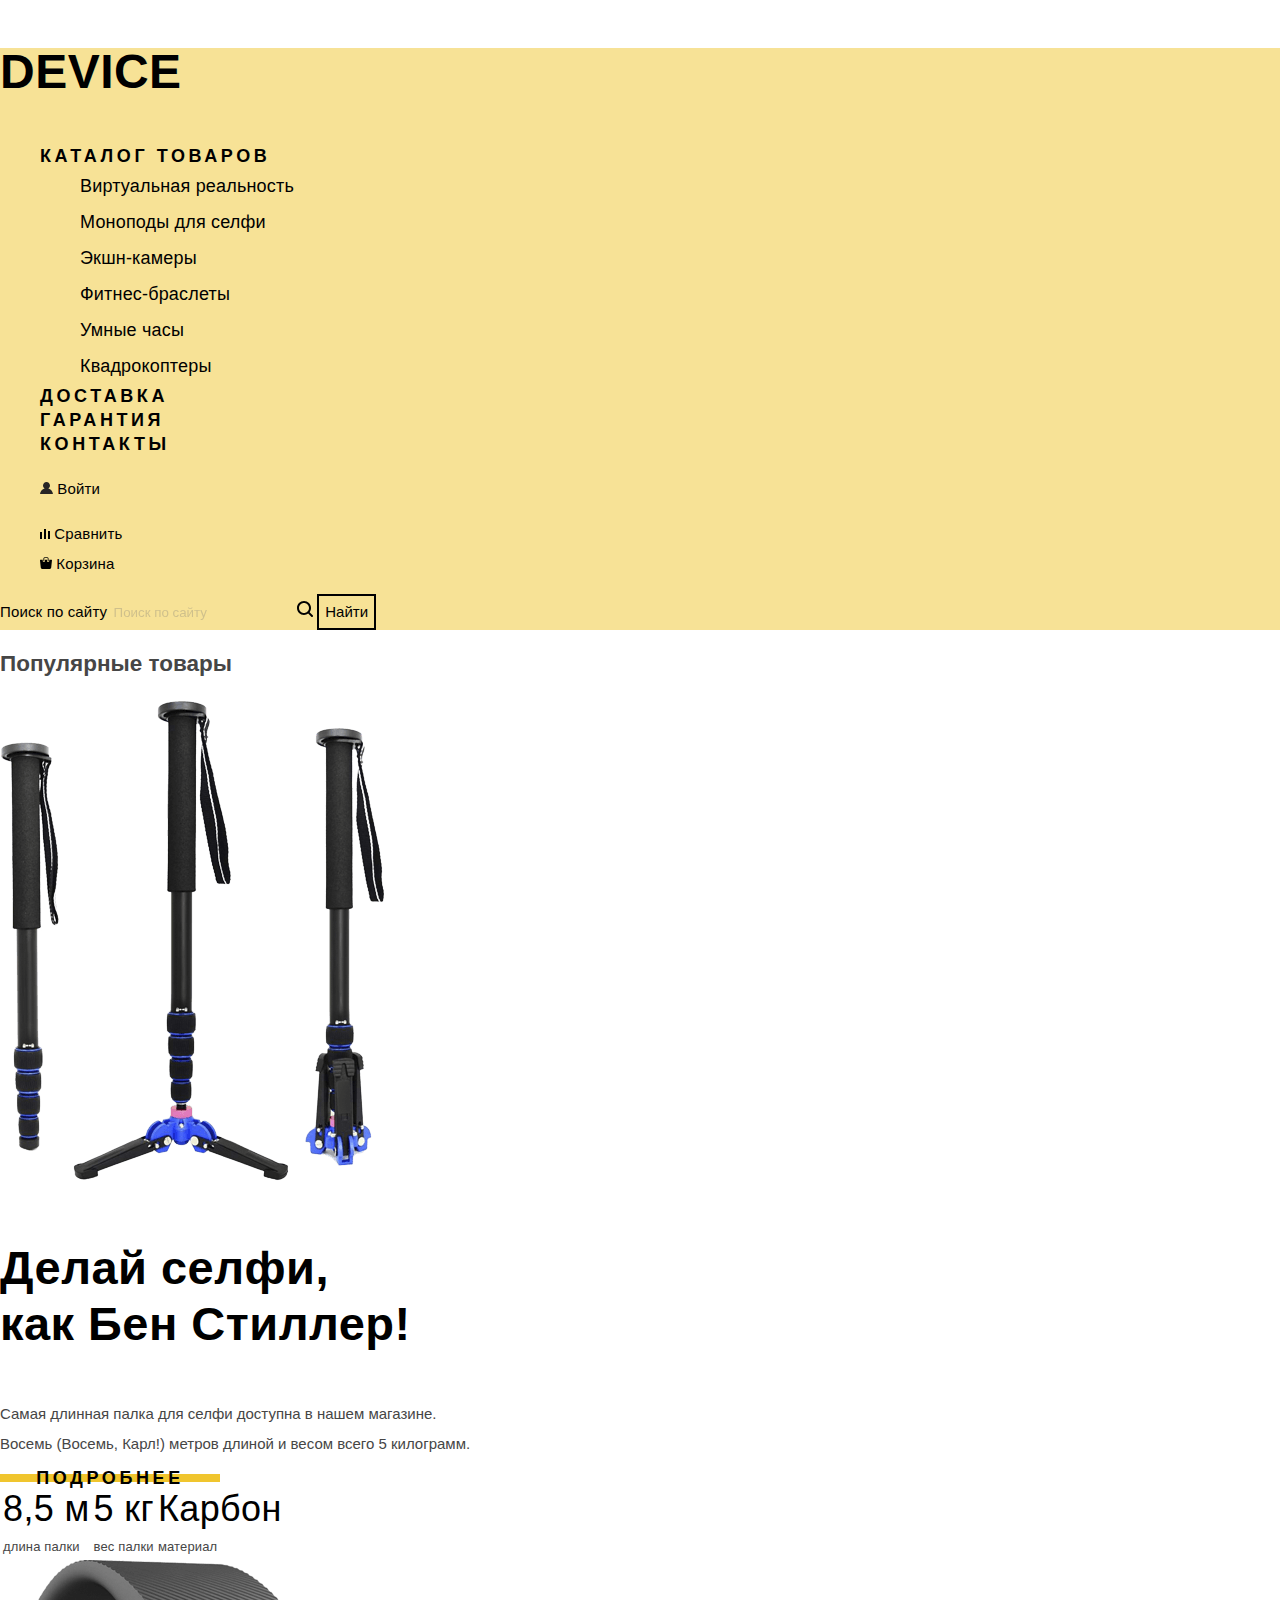
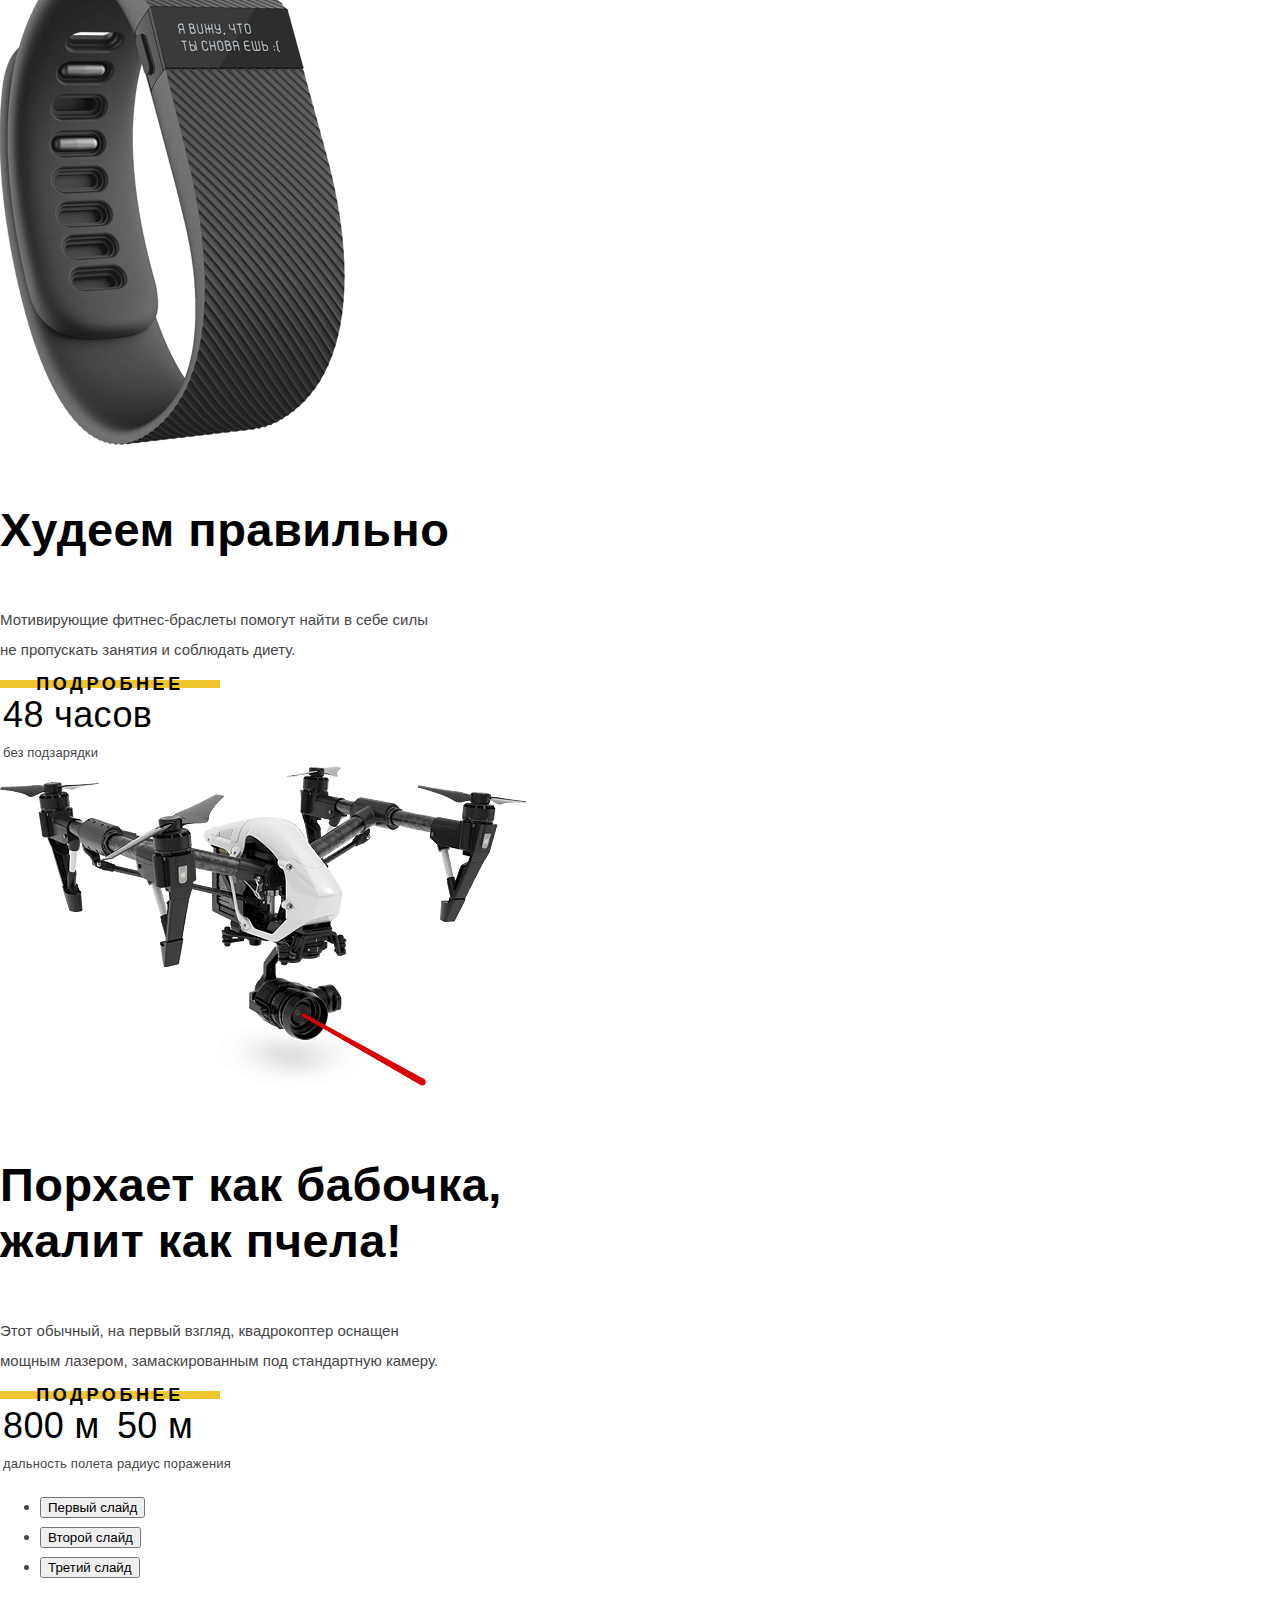
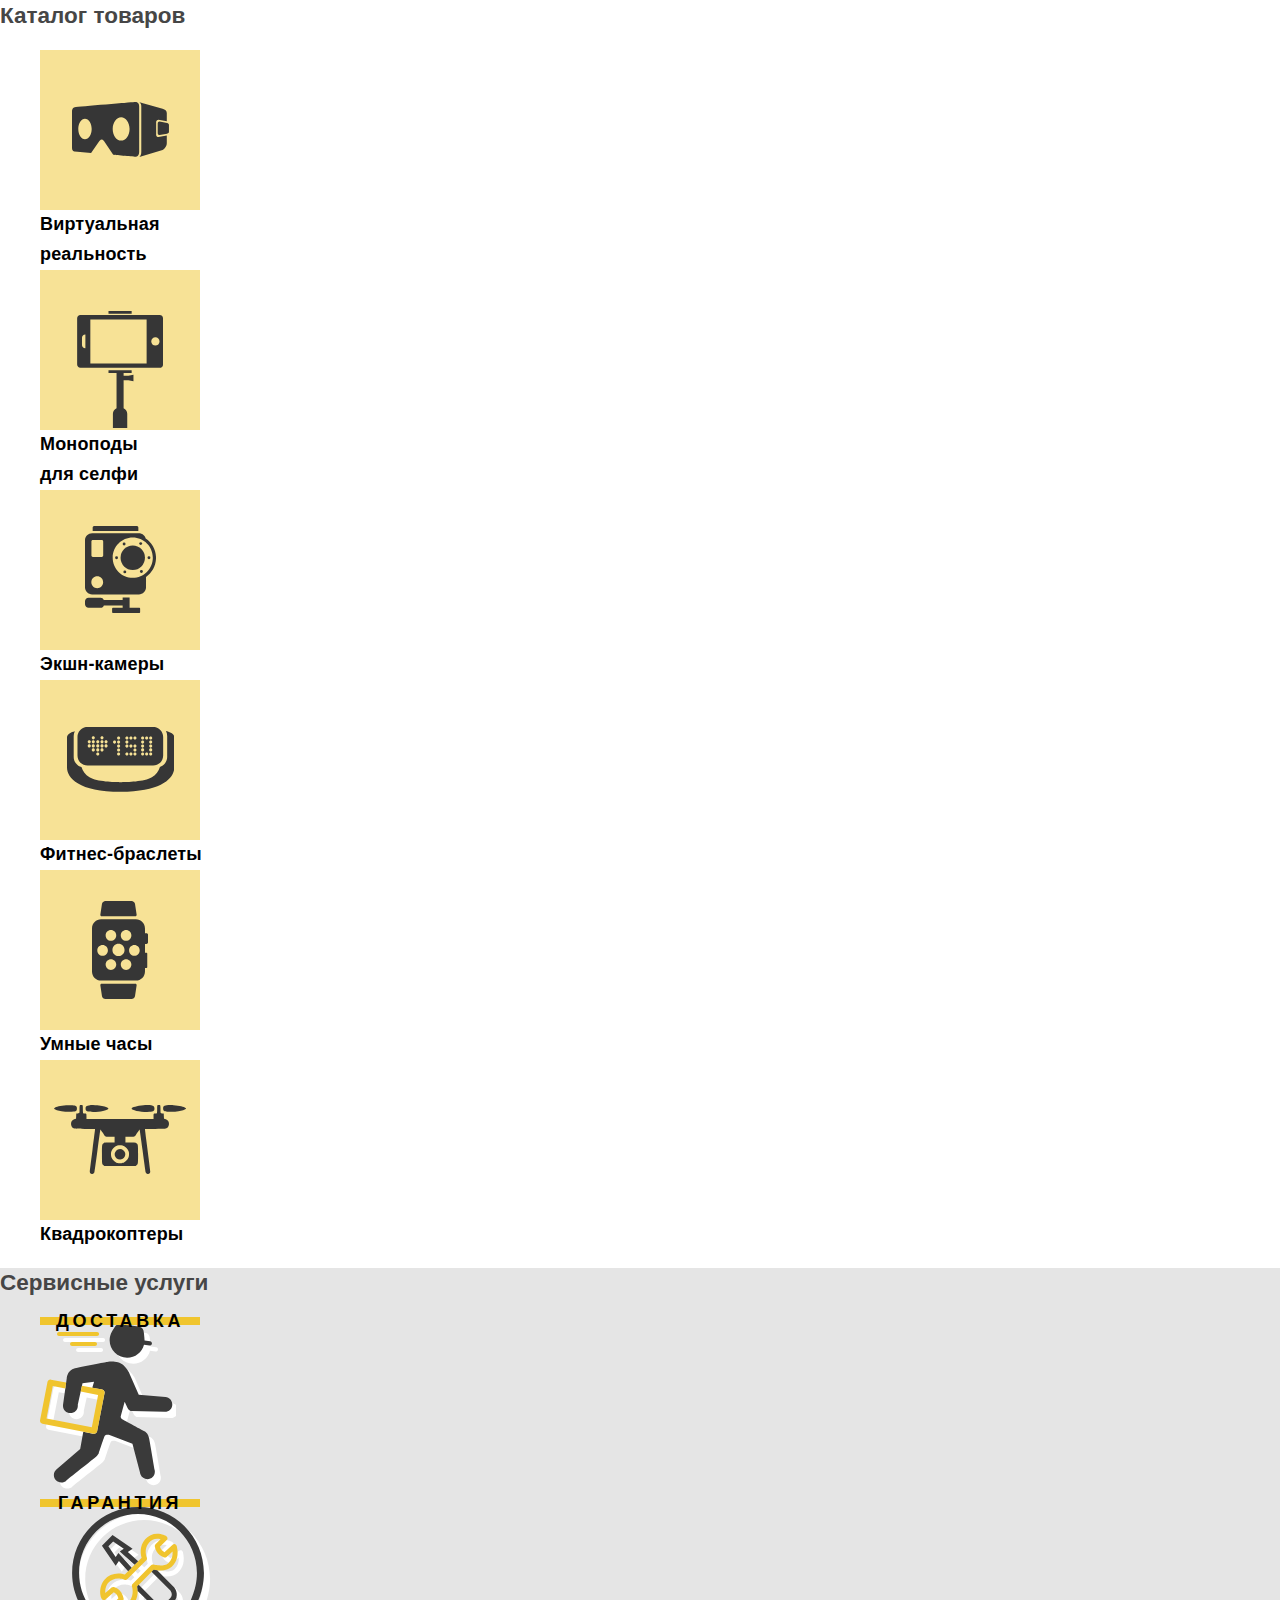
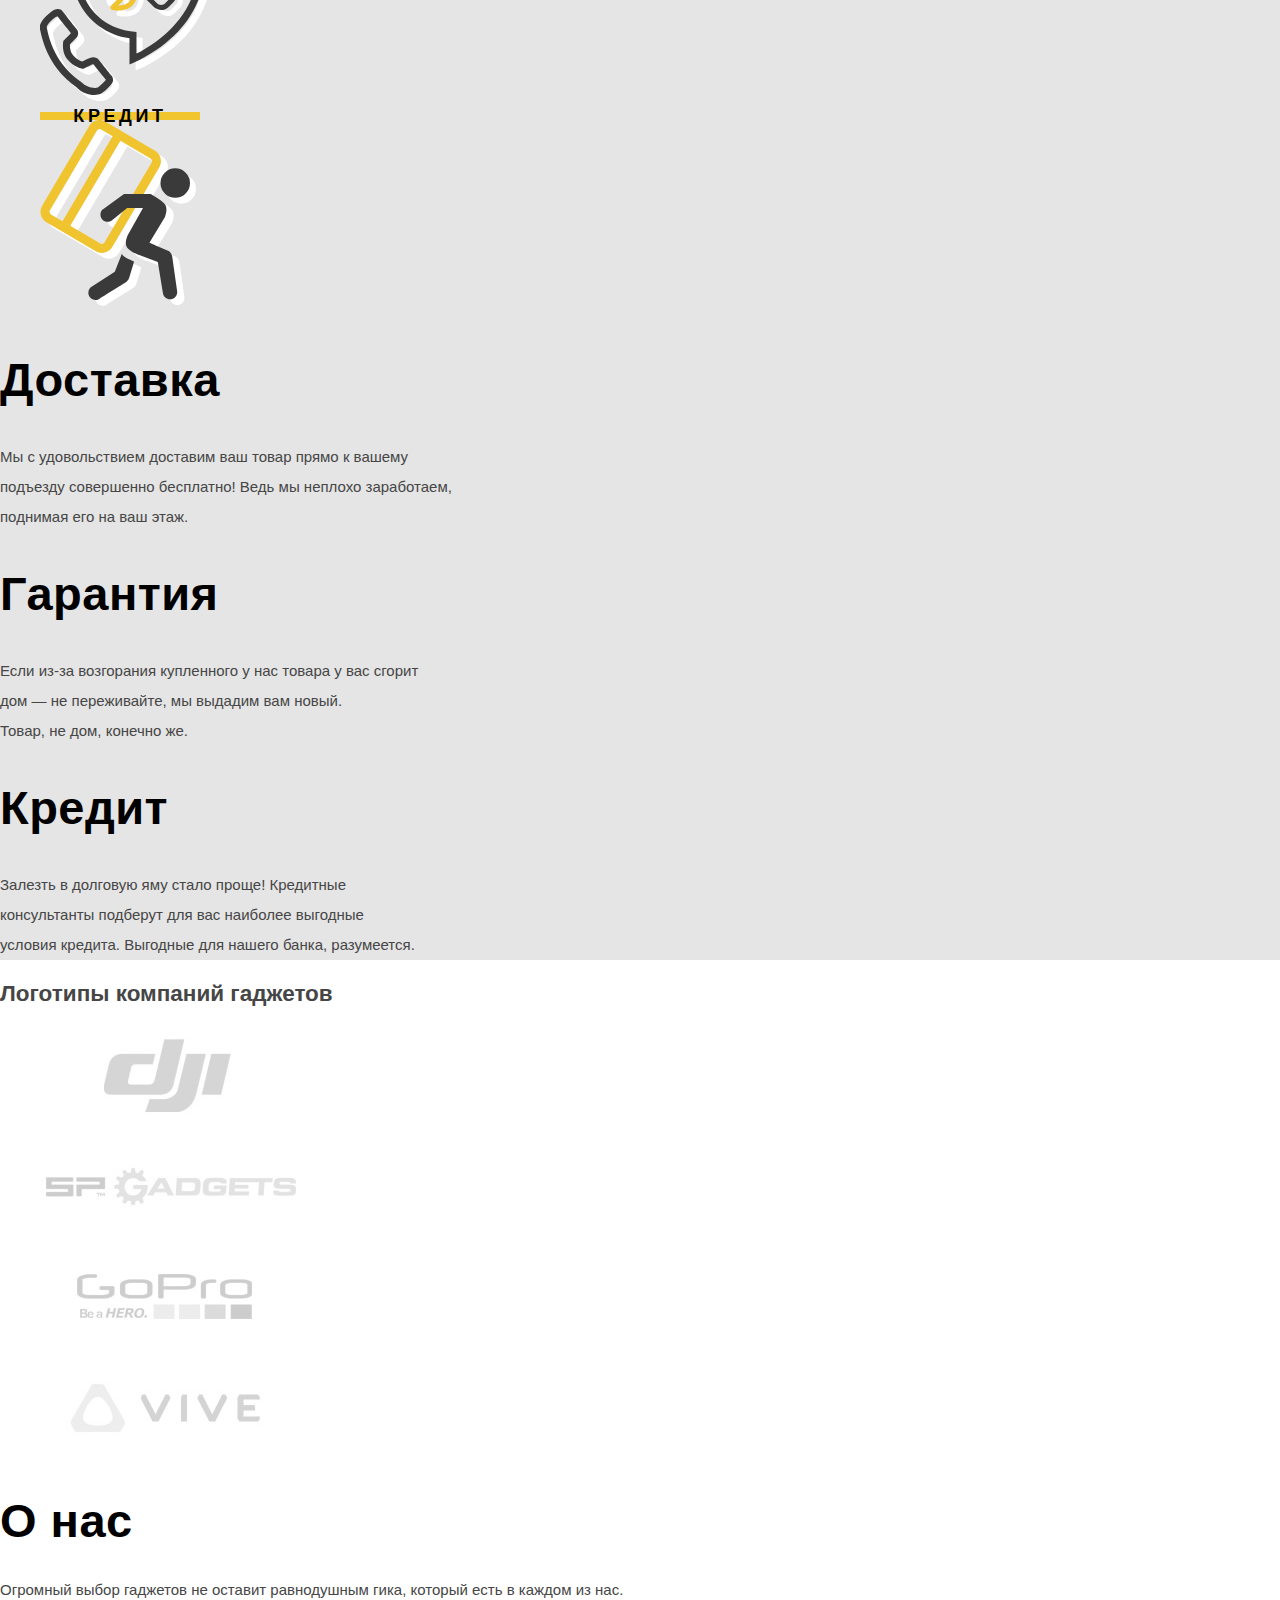
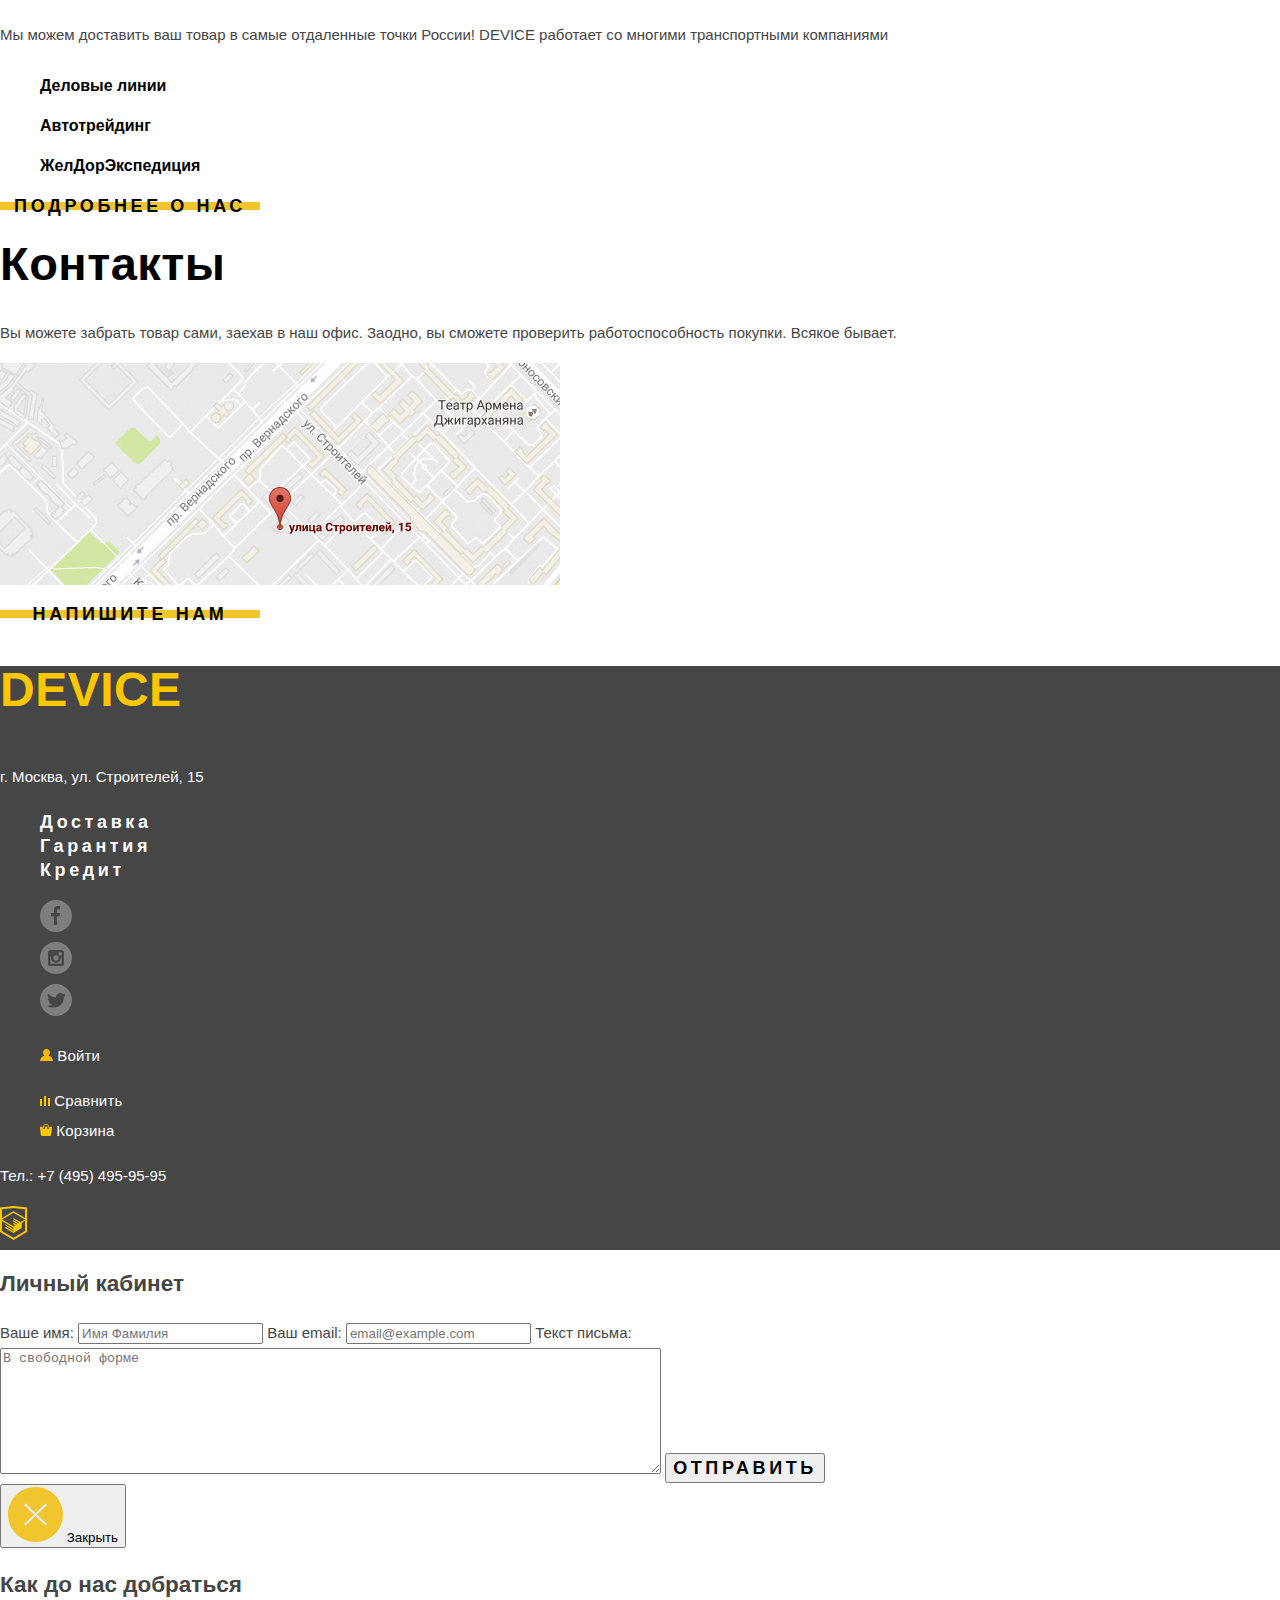
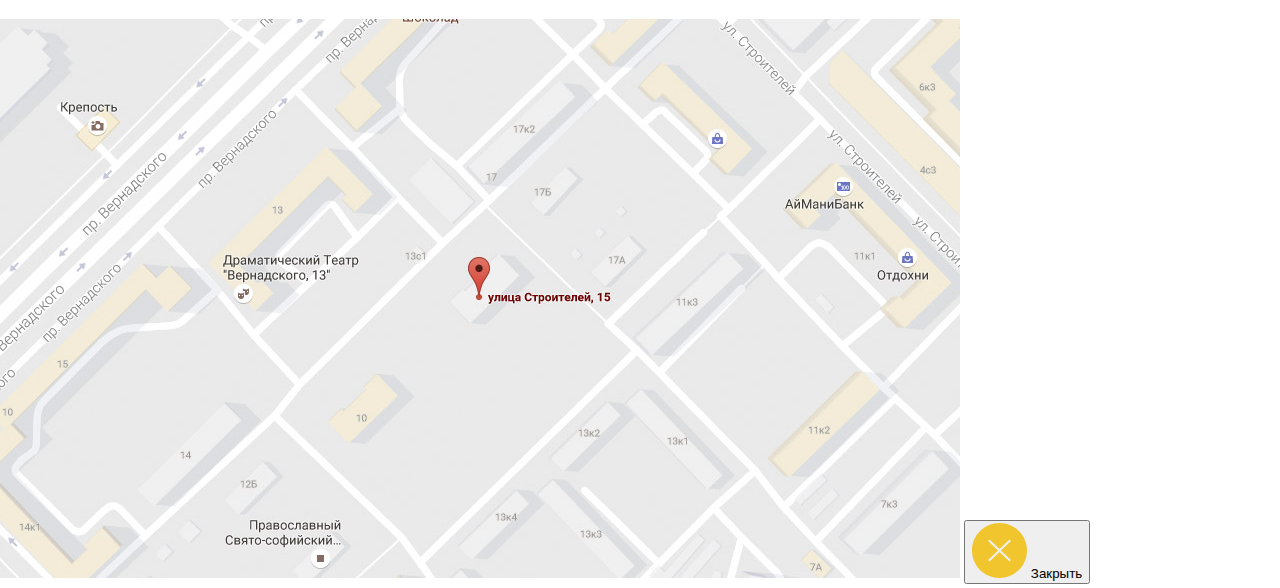
==== index.html @ 417d26c1 "Закончил стилизацию главной и исправил ошибки" ====
<!DOCTYPE html>
<html lang="ru">

<head>
    <meta charset="utf-8">
    <title>Device - магазин современных товаров</title>
    <link rel="stylesheet" href="css/styles.css">
</head>

<body>
    <header class="main-header">
        <p class="header-logo" tabindex="0">DEVICE</p>
        <nav class="site-navigation">
            <ul class="site-navigation-list">
                <li class="site-navigation-item">
                    <a class="site-navigation-parent" href="catalog.html">Каталог товаров</a>
                    <ul class="catalog">
                        <li class="catalog-item"><a href="catalog.html">Виртуальная реальность</a></li>
                        <li class="catalog-item"><a href="catalog.html">Моноподы для селфи</a></li>
                        <li class="catalog-item"><a href="catalog.html">Экшн-камеры</a></li>
                        <li class="catalog-item"><a href="catalog.html">Фитнес-браслеты</a></li>
                        <li class="catalog-item"><a href="catalog.html">Умные часы</a></li>
                        <li class="catalog-item"><a href="catalog.html">Квадрокоптеры</a></li>
                    </ul>
                </li>
                <li class="site-navigation-item">
                    <a href="device.html">Доставка</a>
                </li>
                <li class="site-navigation-item">
                    <a href="warranty.html">Гарантия</a>
                </li>
                <li class="site-navigation-item">
                    <a href="contacts.html">Контакты</a>
                </li>
            </ul>
        </nav>
        <ul class="login">
            <li class="entry">
                <img src="img/user.svg" alt="Войти">
                <a href="login.html">Войти</a>
            </li>
        </ul>
        <ul class="compare-cart">
            <li class="compare">
                <img src="img/compare.svg" alt="Сравнить">
                <a href="compare.html">Сравнить</a>
            </li>
            <li class="cart">
                <img src="img/cart.svg" alt="Корзина">
                <a href="cart.html">Корзина</a>
            </li>
        </ul>
        <form class="search" action="https://echo.htmlacademy.ru" method="get">
            <label for="search" class="visually-hidden">Поиск по сайту</label>
            <input type="search" name="search" value="" id="search" placeholder="Поиск по сайту">
            <img src="img/search.svg" alt="Поиск">
            <button class="search-btn" type="submit">Найти</button>
        </form>
        <!-- поиск по сайту -->
    </header>

    <main class="container">
        <section class="popular">
            <h2 class="visually-hidden">Популярные товары</h2>
            <div class="popular-item">
                <img src="img/slider-1.png" alt="Селфи-палка" width="384" height="486">
                <p class="product-title">Делай селфи,<br> как Бен Стиллер!</p>
                <p class="product-description">
                    Самая длинная палка для селфи доступна в нашем магазине.<br>
                    Восемь (Восемь, Карл!) метров длиной и весом всего 5 килограмм.
                </p>
                <div class="button-container">
                    <a href="catalog.html" class="button">
                        Подробнее
                    </a>
                </div>

                <table class="table-description">
                    <tbody>
                        <tr class="value">
                            <td>8,5 м</td>
                            <td>5 кг</td>
                            <td>Карбон</td>
                        </tr>
                        <tr class="sign">
                            <td>длина палки</td>
                            <td>вес палки</td>
                            <td>материал</td>
                        </tr>
                    </tbody>
                </table>
            </div>
            <div class="popular-item">
                <img src="img/slider-2.png" width="345" height="485" alt="Умный браслет">
                <p class="product-title">Худеем правильно</p>
                <p class="product-description">
                    Мотивирующие фитнес-браслеты помогут найти в себе силы <br>
                    не пропускать занятия и соблюдать диету.
                </p>
                <div class="button-container">
                    <a href="catalog.html" class="button">
                        Подробнее
                    </a>
                </div>
                <table class="table-description">
                    <tbody>
                        <tr class="value">
                            <td>48 часов</td>
                        </tr>
                        <tr class="sign">
                            <td>без подзарядки</td>
                        </tr>
                    </tbody>
                </table>
            </div>
            <div class="popular-item">
                <img src="img/slider-3.png" width="526" height="334" alt="Квадрокоптер">
                <p class="product-title">Порхает как бабочка,<br>
                    жалит как пчела!</p>
                <p class="product-description">
                    Этот обычный, на первый взгляд, квадрокоптер оснащен <br>
                    мощным лазером, замаскированным под стандартную камеру.
                </p>
                <div class="button-container">
                    <a href="catalog.html" class="button">
                        Подробнее
                    </a>
                </div>
                <table class="table-description">
                    <tbody>
                        <tr class="value">
                            <td>800 м</td>
                            <td>50 м</td>
                        </tr>
                        <tr class="sign">
                            <td>дальность полета</td>
                            <td>радиус поражения</td>
                        </tr>
                    </tbody>
                </table>
            </div>
            <ul class="slides-switches">
                <li class="slider-radio">
                    <button class="slider-btn" type="button" name="button">Первый слайд</button>
                </li>
                <li class="slider-radio">
                    <button class="slider-btn" type="button" name="button">Второй слайд</button>
                </li>
                <li class="slider-radio">
                    <button class="slider-btn" type="button" name="button">Третий слайд</button>
                </li>
            </ul>
            <!-- точки перехода слайдера -->
        </section>
        <section class="products">
            <h2 class="visually-hidden">Каталог товаров</h2>
            <ul class="products-catalog">
                <li class="products-catalog-item">

                    <a class="product-link" href="catalog.html">
                        <div class="product-container">
                            <img class="popular" src="img/popular-1.svg" width="97" height="55" alt="Виртуальная реальность">
                        </div>
                        Виртуальная <br> реальность
                    </a>
                </li>
                <li class="products-catalog-item">


                    <a class="product-link" href="catalog.html">
                        <div class="product-container">
                            <img class="popular popular2" src="img/popular-2.svg" width="86" height="117" alt="Моноподы для селфи">
                        </div>
                        Моноподы <br> для селфи
                    </a>
                </li>
                <li class="products-catalog-item">


                    <a class="product-link" href="catalog.html">
                        <div class="product-container">
                            <img class="popular" src="img/popular-3.svg" width="71" height="87" alt="Экшн-камеры">
                        </div>
                        Экшн-камеры
                    </a>
                </li>
                <li class="products-catalog-item">


                    <a class="product-link" href="catalog.html">
                        <div class="product-container">
                            <img class="popular" src="img/popular-4.svg" width="107" height="65" alt="Фитнес-браслеты">
                        </div>
                        Фитнес-браслеты
                    </a>
                </li>
                <li class="products-catalog-item">


                    <a class="product-link" href="catalog.html">
                        <div class="product-container">
                            <img class="popular" src="img/popular-5.svg" width="56" height="98" alt="Умные часы">
                        </div>
                        Умные часы
                    </a>
                </li>
                <li class="products-catalog-item">


                    <a class="product-link" href="catalog.html">
                        <div class="product-container">
                            <img class="popular" src="img/poppular-6.svg" width="132" height="69" alt="Квадрокоптеры">
                        </div>
                        Квадрокоптеры
                    </a>
                </li>
            </ul>
        </section>
        <section class="services">
            <h2 class="visually-hidden">Сервисные услуги</h2>
            <ul class="services-list">
                <li>
                    <div class="button-container button-services">
                        <a href="#" class="button">
                            Доставка
                        </a>
                    </div>
                    <img src="img/delivery.svg" alt="Доставка">
                </li>
                <li>
                    <div class="button-container button-services">
                        <a href="#" class="button">
                            Гарантия
                        </a>
                    </div>
                    <img src="img/warranty.svg" alt="Гарантия">
                </li>
                <li>
                    <div class="button-container button-services">
                        <a href="#" class="button">
                            Кредит
                        </a>
                    </div>
                    <img src="img/credit.svg" alt="Кредит">
                </li>
            </ul>
            <h3 class="service-list-title">Доставка</h3>
            <p class="service-list-description">
                Мы с удовольствием доставим ваш товар прямо к вашему <br> подъезду совершенно бесплатно! Ведь мы неплохо заработаем, <br> поднимая его на ваш этаж.
            </p>
            <h3 class="service-list-title">Гарантия</h3>
            <p class="service-list-description">
                Если из-за возгорания купленного у нас товара у вас сгорит <br> дом — не переживайте, мы выдадим вам новый. <br>
                Товар, не дом, конечно же.
            </p>
            <h3 class="service-list-title">Кредит</h3>
            <p class="service-list-description">
                Залезть в долговую яму стало проще! Кредитные <br> консультанты подберут для вас наиболее выгодные <br>
                условия кредита. Выгодные для нашего банка, разумеется.
            </p>
        </section>
        <section class="brands">
            <h2 class="visually-hidden">Логотипы компаний гаджетов</h2>
            <ul class="logotypes">
                <li class="logotype"><img src="img/logo-1.jpg" width="260" height="100" alt=""></li>
                <li class="logotype"><img src="img/logo-2.jpg" width="260" height="100" alt=""></li>
                <li class="logotype"><img src="img/logo-3.jpg" width="260" height="100" alt=""></li>
                <li class="logotype"><img src="img/logo-4.jpg" width="260" height="100" alt=""></li>
            </ul>
        </section>
        <section class="about-us">
            <h2 class="about-us-title">О нас</h2>
            <p class="service-list-description">Огромный выбор гаджетов не оставит равнодушным гика, который есть в каждом из нас.</p>

            <p class="service-list-description">Мы можем доставить ваш товар в самые отдаленные точки России! DEVICE работает со многими транспортными компаниями</p>
            <ul class="about-us-list">
                <li>Деловые линии</li>
                <li>Автотрейдинг</li>
                <li>ЖелДорЭкспедиция</li>
            </ul>
            <div class="button-container button-us">
                <a href="catalog.html" class="button">
                    Подробнее о нас
                </a>
            </div>
        </section>
        <section class="contacts">
            <h2 class="about-us-title">Контакты</h2>
            <p class="service-list-description">Вы можете забрать товар сами, заехав в наш офис. Заодно, вы сможете проверить работоспособность покупки. Всякое бывает.</p>
            <p>
                <img src="img/map.jpg" alt="улица Строителей, 15">
            </p>
            <!-- Здесь будет карта -->
            <div class="button-container button-us">
                <a href="catalog.html" class="button">
                    Напишите нам
                </a>
            </div>
        </section>
    </main>
    <footer class="main-footer">
        <p class="footer-logo" tabindex="0">DEVICE</p>
        <p>г. Москва, ул. Строителей, 15</p>
        <ul class="footer-services">
            <li class="footer-service-item">
                <a href="#">Доставка</a>
            </li>
            <li class="footer-service-item">
                <a href="#">Гарантия</a>
            </li>
            <li class="footer-service-item">
                <a href="#">Кредит</a>
            </li>
        </ul>
        <ul class="footer-social">
            <li class="social-button">
                <a href="#">
                    <img src="img/facebook.svg" alt="facebook">
                </a>
            </li>
            <li class="social-button">
                <a href="#">
                    <img src="img/instagram.svg" alt="instagram">
                </a>
            </li>
            <li class="social-button">
                <a href="#">
                    <img src="img/twitter.svg" alt="twitter">
                </a>
            </li>
        </ul>
        <ul class="footer-login">
            <li class="entry">
                <img class="user-img" src="img/user.svg" alt="Войти">
                <a href="login.html">Войти</a>
            </li>
        </ul>
        <ul class="footer-compare-cart">
            <li class="compare">
                <img class="compare-img" src="img/compare.svg" alt="Сравнить">
                <a href="compare.html">Сравнить</a>
            </li>
            <li class="cart">
                <img class="cart-img" src="img/cart.svg" alt="Корзина">
                <a href="cart.html">Корзина</a>
            </li>
        </ul>
        <p>Тел.: +7 (495) 495-95-95</p>
        <a href="#">
            <img class="htmlacademy" src="img/logo-html.svg" alt="HtmlAcademy">
        </a>
    </footer>

    <section class="modal modal-login">
        <h2 class="visually-hidden">Личный кабинет</h2>
        <form class="write-us" action="https://echo.htmlacademy.ru" method="post">
            <label for="write-us-name">Ваше имя:</label>
            <input type="text" name="write-us-name" id="write-us-name" value="" placeholder="Имя Фамилия" required>
            <label for="write-us-email">Ваш email:</label>
            <input type="email" name="write-us-email" id="write-us-email" value="" placeholder="email@example.com" required>
            <label for="write-us-text">Текст письма:</label>
            <textarea id="write-us-text" name="write-us-text" rows="8" cols="80" placeholder="В свободной форме"></textarea>
            <button type="submit" name="button" class="button">Отправить</button>
        </form>
        <button type="button" name="button" class="modal-close">
            <img src="img/modal-close.svg" alt="Закрыть">
            Закрыть
        </button>
    </section>

    <section class="modal modal-map">
        <h2 class="visually-hidden">Как до нас добраться</h2>
        <img src="img/map-big.jpg" width="960" height="559" alt="улица Строителей, 15">
        <button type="button" name="button" class="modal-close">
            <img src="img/modal-close.svg" alt="Закрыть">
            Закрыть
        </button>
    </section>
</body>

</html>
---- css/styles.css ----
@font-face {
    font-family: "Gilroy", sans-serif;
    src: url(../fonts/gilroyextrabold.woff) format("woff"),
         url(../fonts/gilroyextrabold.woff2) format("woff2"),
         url(../fonts/gilroylight.woff) format("woff"),
         url(../fonts/gilroylight.woff2) format("woff2");
    font-weight: normal;
    font-style: normal;
}
@font-face {
    font-family: "Open Sans", sans-serif;
    src: url(../fonts/opensans.woff) format("woff"),
         url(../fonts/opensans.woff2) format("woff2"),
         url(../fonts/opensanslight.woff) format("woff"),
         url(../fonts/opensanslight.woff2) format("woff2");
    font-weight: normal;
    font-style: normal;
}
body {
    margin: 0;
    padding: 0;

    font-family: "Gilroy", "Arial", sans-serif;
    font-size: 15px;
    line-height: 30px;
    font-weight: normal;
    color: #464646;

    background-color: #ffffff;
}
a {
    text-decoration: none;
}
/* main-header start */
.main-header {
    background-color:#f7e296;
    font-weight: 800;
    color:#000000;
}
.main-header a {
    color:#000000;
}
.main-header ul{
    list-style: none;
}

.header-logo,
.footer-logo {
    font-size: 48px;
    line-height: 48px;
    letter-spacing: 0.01em;
    cursor: pointer;
}

.header-logo:hover,
.site-navigation-item:hover:not(:first-child),
.site-navigation-parent:hover,
.catalog-item:hover,
.entry:hover,
.compare:hover,
.cart:hover,
.user:hover,
.exit:hover {
    opacity: 0.6;
}



.header-logo:active,
.site-navigation-item:active:not(:first-child),
.site-navigation-parent:active,
.catalog-item:active,
.entry:hover:active,
.compare:active,
.cart:active,
.user:active,
.exit:active{
    opacity: 0.3;
}

#search:hover {
    opacity: 0.6;
}

 #search:focus {
    opacity: 1;
    outline: none;
    background-color: inherit;
}

.search-btn {
    font:inherit;
    background-color: #f7e296;
    border: 2px solid #000000;
    cursor: pointer;
}

.search-btn:hover {
    background-color: #000000;
    color:#ffffff;
}

.search-btn:active {
    color: rgba(255, 255, 255, 0.3);
}

.site-navigation-list {
    font-size: 18px;
    line-height: 24px;
    letter-spacing: 0.2em;
    text-transform: uppercase;
}

.login,
.compare-cart,
.catalog,
.search,
.footer-login,
.footer-compare-cart {
    font-family: "Open Sans", "Arial",sans-serif;
    font-weight: 400;
    letter-spacing: 0.01em;
}

#search {
    opacity: 0.3;
    border:none;
    background-color: inherit;
}

.login,
.compare-cart,
#search {
    line-height: 30px;
}

.catalog {
    line-height: 36px;
    text-transform:none;
}
/* main-header end */




/* popular start */

.product-title {
    font-size: 47px;
    line-height: 56px;
    letter-spacing: 0.01em;
    font-weight: bold;
    color:#000000;
}

.button {
    font-size: 18px;
    line-height: 24px;
    letter-spacing: 0.2em;
    text-transform: uppercase;
    font-weight: bold;
    color:#000000;
}

.button-container {
    display: flex;
    align-items: center;
    justify-content: center;
    width: 220px;
    height: 8px;
    background-color: #f0c52e;
}

.button-container:hover {
    height: 40px;
    transition: 0.5s;
}

.button:active {
    color: rgba(0, 0, 0, 0.3);
}

.value {
    font-size: 36px;
    line-height: 48px;
    letter-spacing: 0.01em;
    color:#000000;
}

.sign {
    font-family: "Open Sans", "Arial",sans-serif;
    font-size: 13px;
    line-height: 20px;
    letter-spacing: 0.01em;
}


/* popular end */

.products-catalog {
    list-style: none;
}

.products-catalog-item a {
    font-size: 18px;
    line-height: 24px;
    letter-spacing: 0.01em;
    font-weight: bold;
    color:#000000;
}

.product-container {
    display: flex;
    width: 160px;
    height: 160px;
    background-color: #f7e296;
}

.popular {
    margin: auto;
}

.popular2 {
    margin-bottom: 2px;
}


 .product-link:hover .product-container {
    background-color: #f0c52e;
}

.product-link:active img,
.product-link:active {
    opacity: 0.3;
}


/* services start */

.services {
    background-color: #e5e5e5;
}

.services-list {
    list-style: none;
}

.service-list-title {
    font-size: 47px;
    letter-spacing: 0.01em;
    color:#000000;
    font-weight: bold;
}


.button-services {
    width: 160px;
    position: relative;
}


.button-services:active{
    background-color: #000000;
    color:#f7e184;
}

.button-services:active a {
    color: inherit;
}

.button-services::after {
    content: '';
    position: absolute;
    width: 120px;
    height: 40px;
    background-color: #000000;
    right:-120px;
    opacity: 0;
    transition: all 0.5s;
}

.button-services:active::after,
.button-services:active::before  {
    opacity:1;
}

.button-services::before {
    content: '';
    position: absolute;
    width: 7px;
    height: 319px;
    background: #000000;
    right:-127px;
    opacity: 0;
    transition: all 0.5s;
}

/* services-end */



/* logotypes start */

.logotype {
    filter:grayscale(100%) opacity(0.2);
    list-style: none;
    transition: all 0.5s;
}
.logotype:hover {
    filter: none;
}

/* logotypes end */

/* about-us start */

.about-us-title {
    font-size: 47px;
    letter-spacing: 0.01em;
    color:#000000;
    font-weight: bold;
}

.about-us-list {
    list-style: none;

    font-family: "Gilroy","Arial",sans-serif;
    font-size: 16px;
    line-height: 40px;
    font-weight: bold;
    color:#000000;
}

.service-list-description {
    font-family: "Open Sans", "Arial", sans-serif;
    color:#464646;
}

.button-us {
    width: 260px;
}

/* about-us end */


/* footer start */

.social-button {
    opacity: 0.3;
}

.footer-logo:hover,
.user:hover,
.exit:hover,
.footer-service-item:hover,
.htmlacademy:hover,
.social-button:hover,
.footer-user:hover {
    opacity: 0.6;
}



.footer-logo:active,
.user:active,
.exit:active,
.footer-social:active,
.footer-service-item:active,
.htmlacademy:active,
.footer-user:active {
    opacity: 0.3;
}


.social-button:active {
    opacity: 0.1;
}

.main-footer {
    background-color: #464646;
}

.footer-logo {
    font-weight: bold;
    color: #ffc600;
}

.main-footer p:not(.footer-logo) {
    font-family: "Open Sans", "Arial", sans-serif;
    font-weight: 300;
    color:#ffffff;
}


 .user-img,
 .compare-img,
 .cart-img,
 .htmlacademy {
    filter: invert(67%) sepia(80%) saturate(929%) hue-rotate(1deg) brightness(106%) contrast(104%);
}


.footer-services {
    list-style: none;

    font-size: 18px;
    line-height: 24px;
    color:#ffffff;
    letter-spacing: 0.2em;
    font-weight: bold;
}

.footer-services a {
    color:inherit;
}

.footer-social,
.footer-login,
.footer-compare-cart {
    list-style: none;
}

.footer-login a,
.footer-compare-cart a,
.footer-login-checked a {
    color:#ffffff;
    font-weight: lighter;
}
/* footer end */

/* .slider-btn {
    background: url(../img/slider-button-empty.svg) no-repeat;
} */
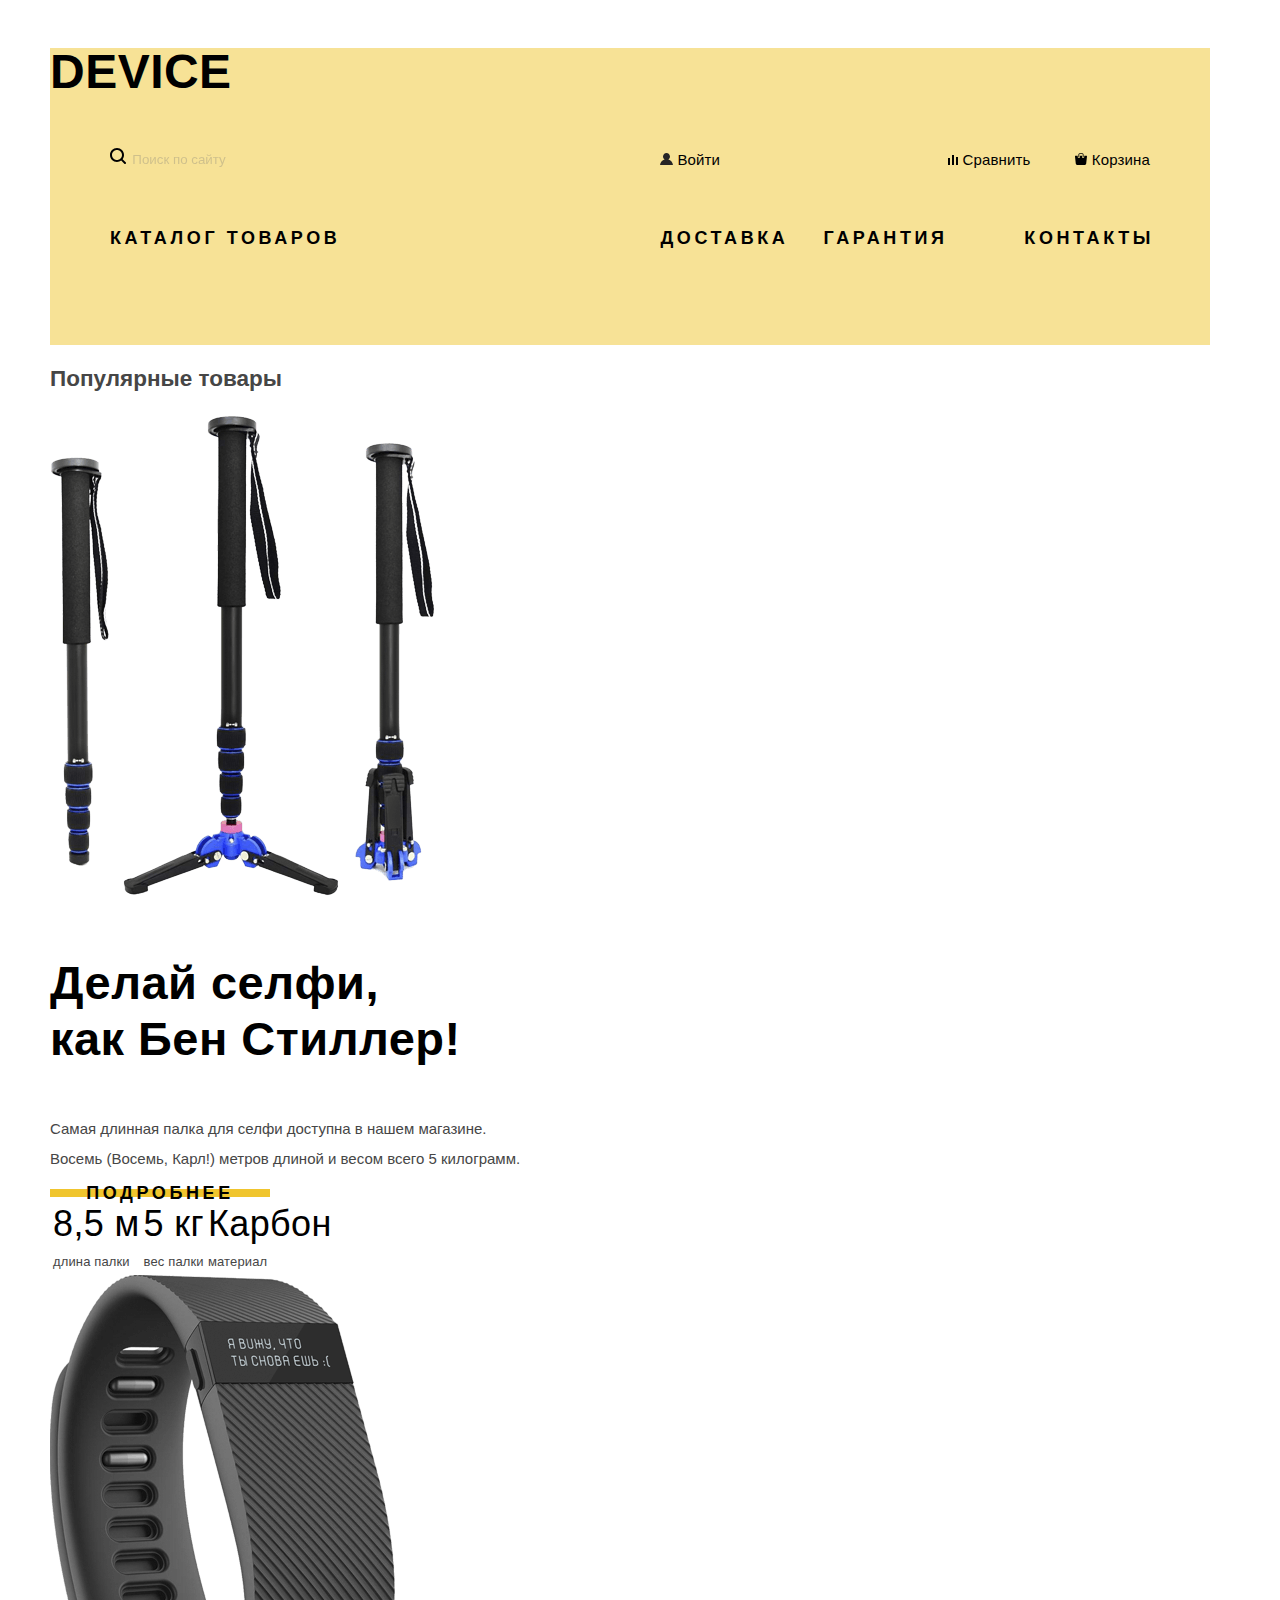
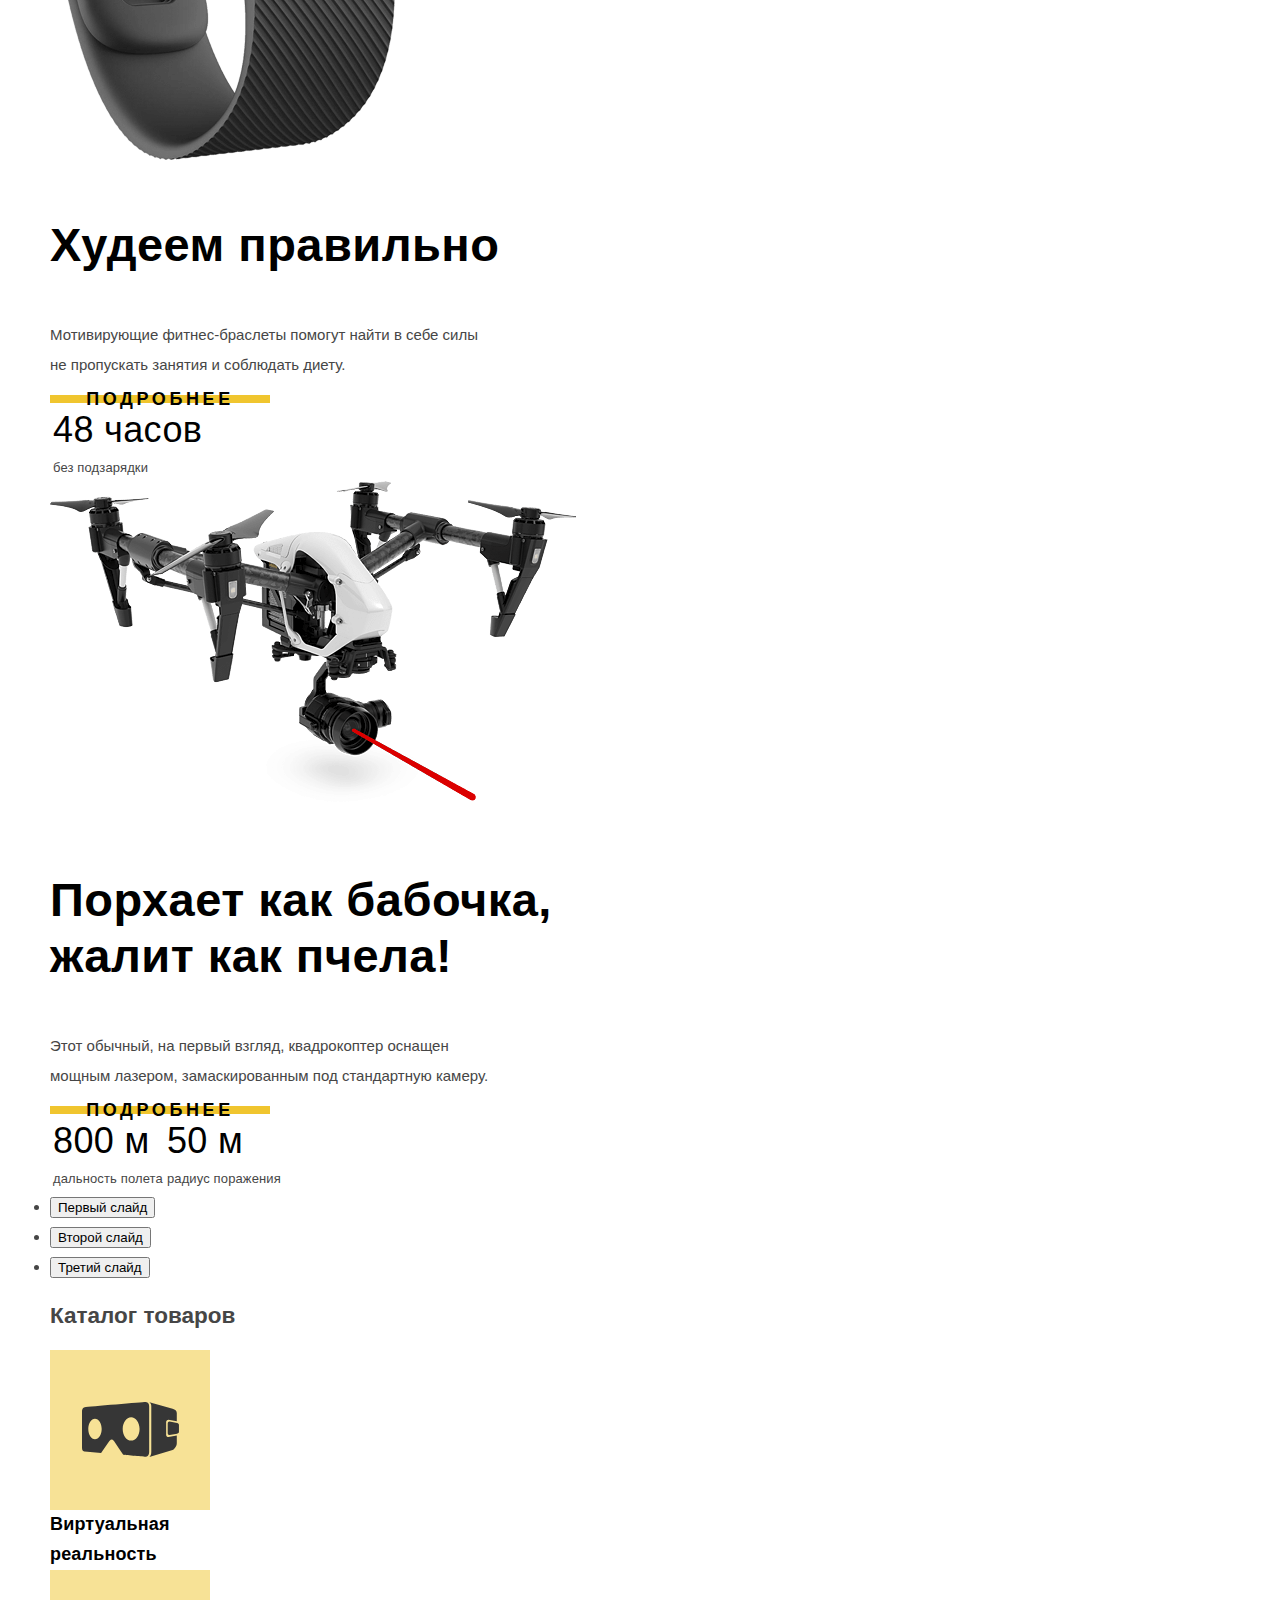
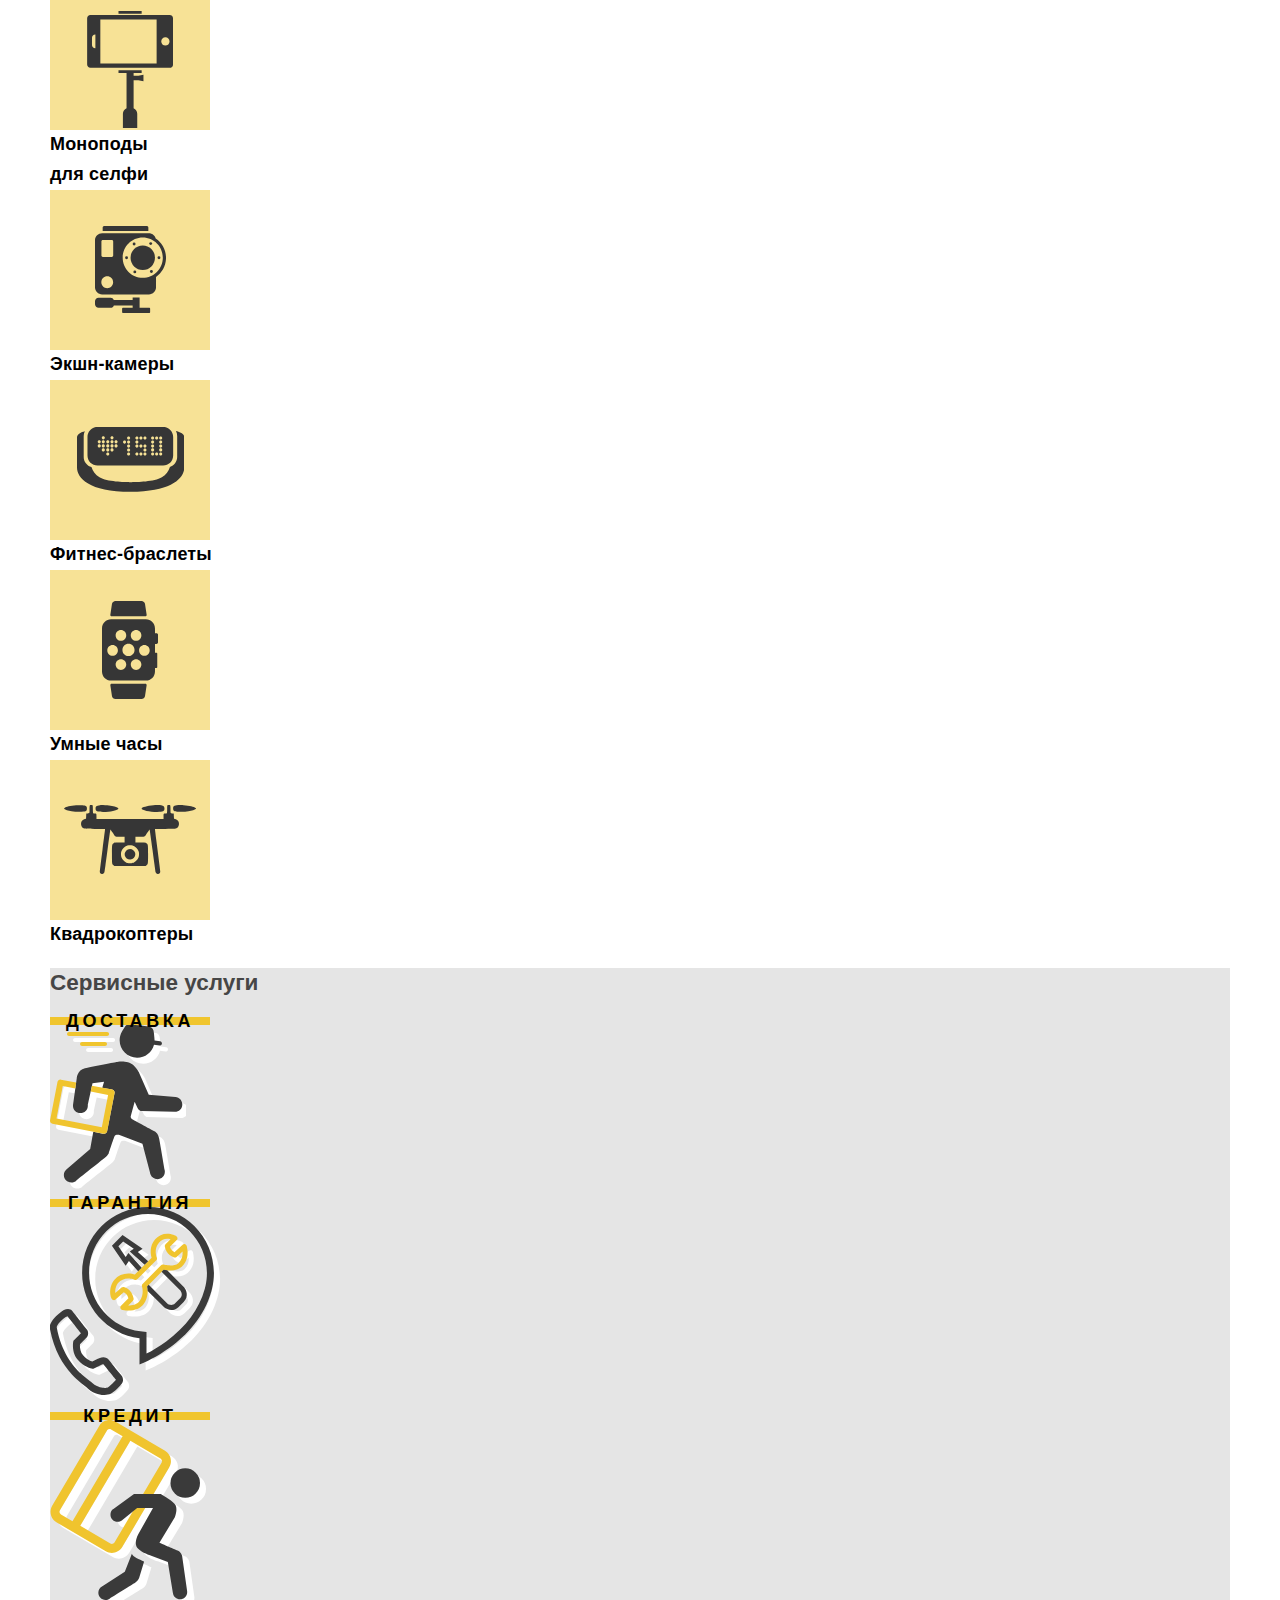
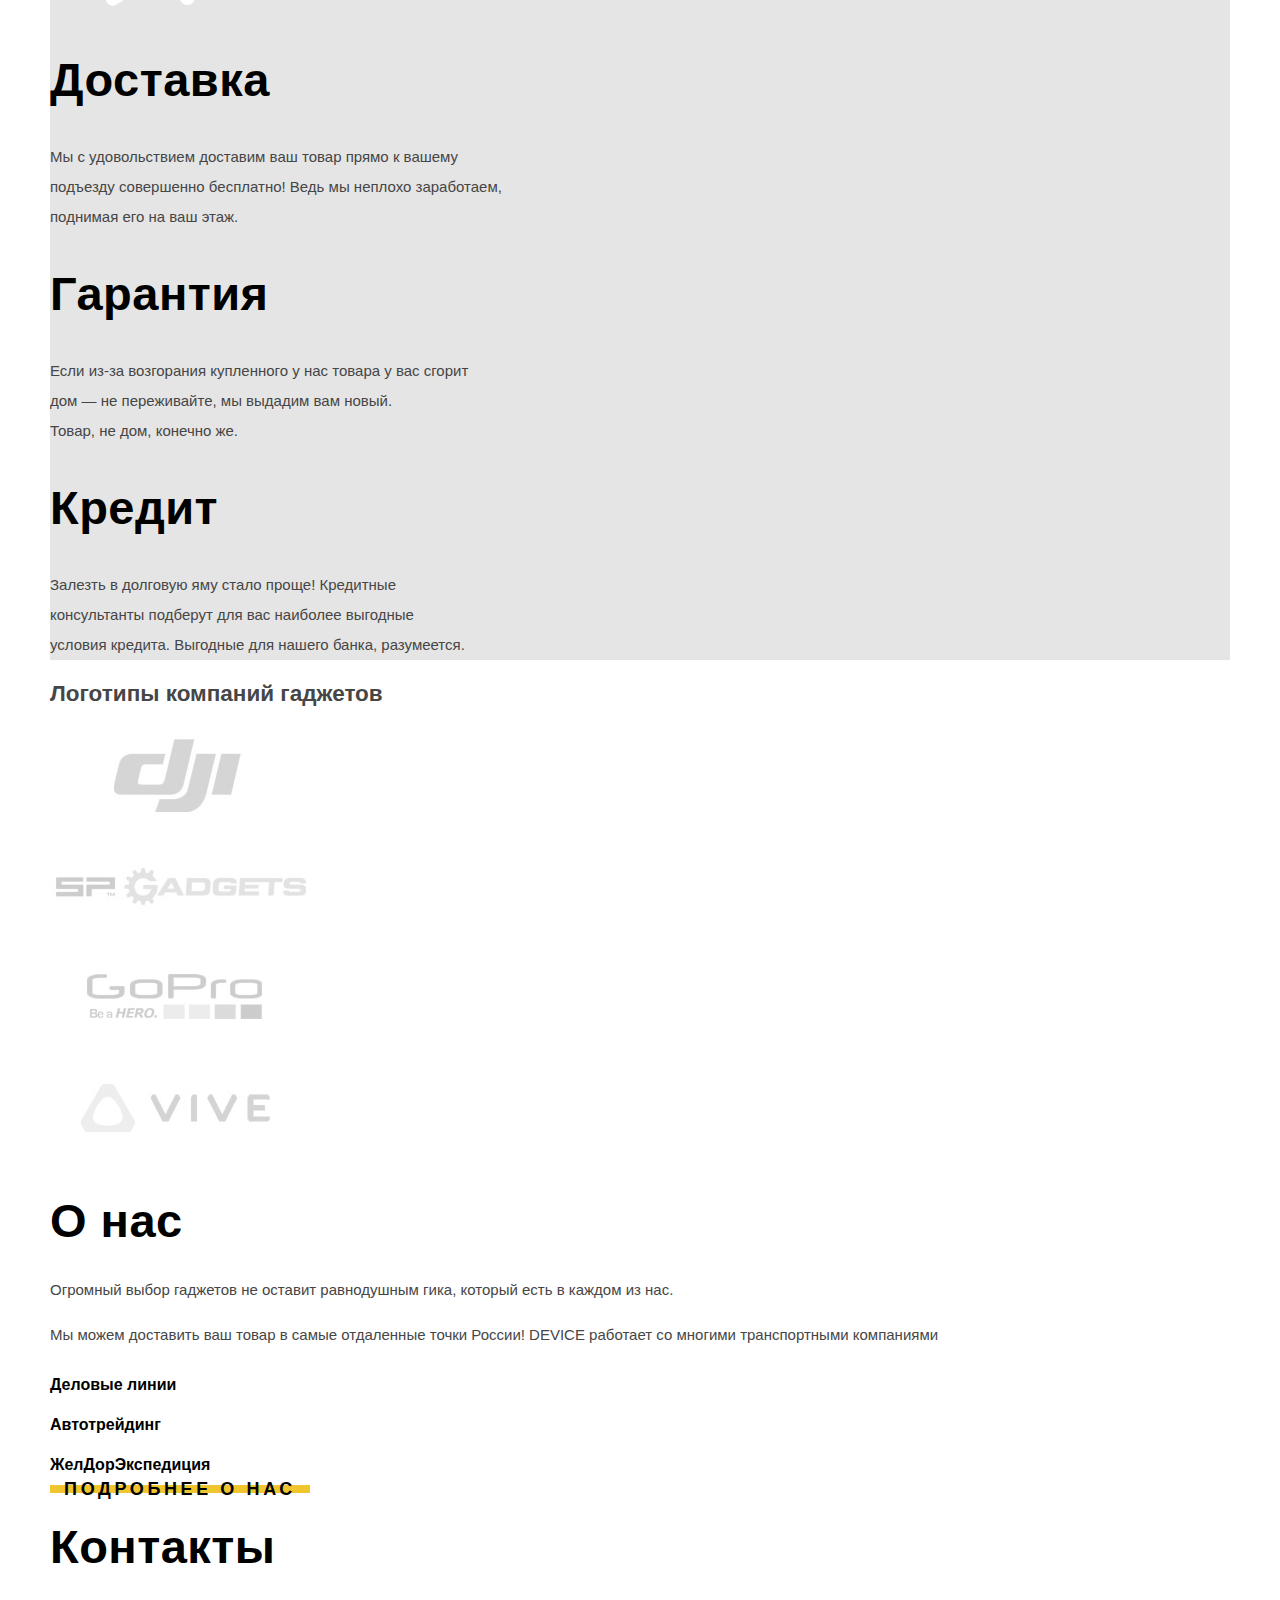
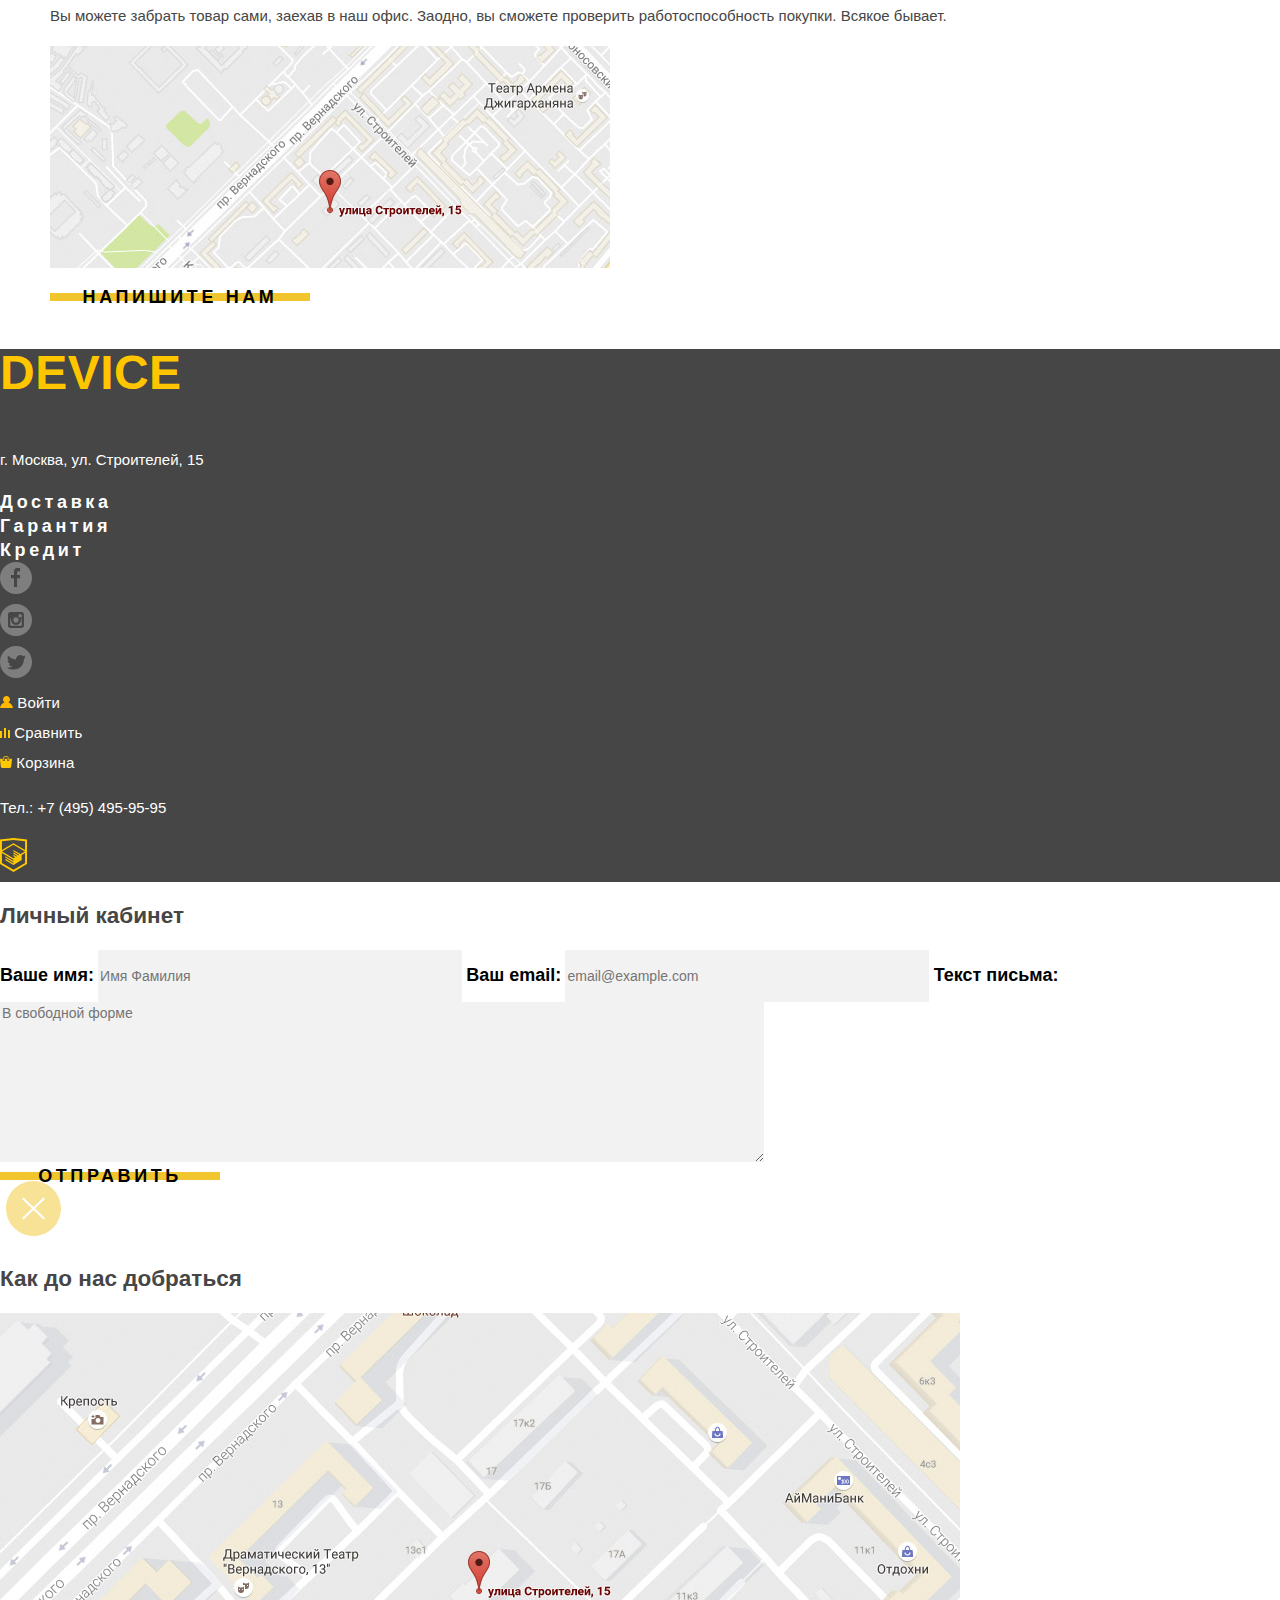
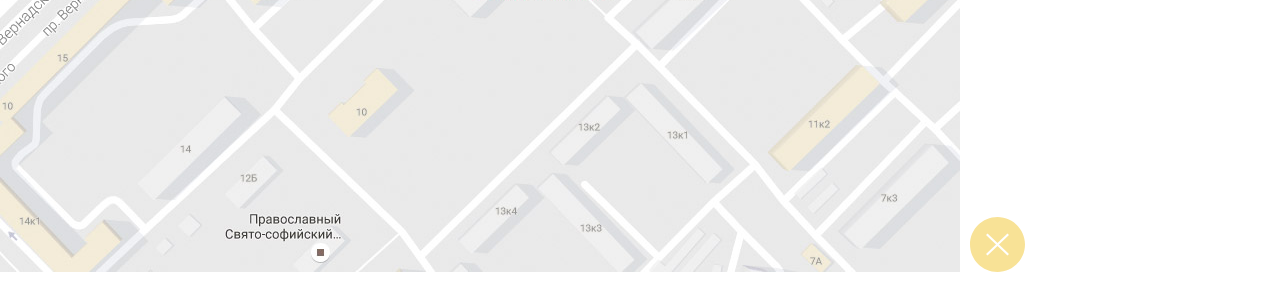
==== commit 6db09834: "Создал сетку для хедера" ====
--- a/index.html
+++ b/index.html
@@ -8,56 +8,66 @@
 </head>
 
 <body>
-    <header class="main-header">
-        <p class="header-logo" tabindex="0">DEVICE</p>
-        <nav class="site-navigation">
-            <ul class="site-navigation-list">
-                <li class="site-navigation-item">
-                    <a class="site-navigation-parent" href="catalog.html">Каталог товаров</a>
-                    <ul class="catalog">
-                        <li class="catalog-item"><a href="catalog.html">Виртуальная реальность</a></li>
-                        <li class="catalog-item"><a href="catalog.html">Моноподы для селфи</a></li>
-                        <li class="catalog-item"><a href="catalog.html">Экшн-камеры</a></li>
-                        <li class="catalog-item"><a href="catalog.html">Фитнес-браслеты</a></li>
-                        <li class="catalog-item"><a href="catalog.html">Умные часы</a></li>
-                        <li class="catalog-item"><a href="catalog.html">Квадрокоптеры</a></li>
+    <div class="container">
+        <header class="main-header">
+            <p class="header-logo" tabindex="0">DEVICE</p>
+            <nav class="site-navigation">
+                <div class="site-navigation-container">
+                    <form class="search" action="https://echo.htmlacademy.ru" method="get">
+                        <label for="search" class="visually-hidden">Поиск по сайту</label>
+                        <img src="img/search.svg" alt="Поиск">
+                        <input type="search" name="search" value="" id="search" placeholder="Поиск по сайту">
+                        <button class="search-btn" type="submit">Найти</button>
+                    </form>
+                    <!-- поиск по сайту -->
+                    <ul class="login">
+                        <li class="entry">
+                            <img src="img/user.svg" alt="Войти">
+                            <a href="login.html">Войти</a>
+                        </li>
                     </ul>
-                </li>
-                <li class="site-navigation-item">
-                    <a href="device.html">Доставка</a>
-                </li>
-                <li class="site-navigation-item">
-                    <a href="warranty.html">Гарантия</a>
-                </li>
-                <li class="site-navigation-item">
-                    <a href="contacts.html">Контакты</a>
-                </li>
-            </ul>
-        </nav>
-        <ul class="login">
-            <li class="entry">
-                <img src="img/user.svg" alt="Войти">
-                <a href="login.html">Войти</a>
-            </li>
-        </ul>
-        <ul class="compare-cart">
-            <li class="compare">
-                <img src="img/compare.svg" alt="Сравнить">
-                <a href="compare.html">Сравнить</a>
-            </li>
-            <li class="cart">
-                <img src="img/cart.svg" alt="Корзина">
-                <a href="cart.html">Корзина</a>
-            </li>
-        </ul>
-        <form class="search" action="https://echo.htmlacademy.ru" method="get">
-            <label for="search" class="visually-hidden">Поиск по сайту</label>
-            <input type="search" name="search" value="" id="search" placeholder="Поиск по сайту">
-            <img src="img/search.svg" alt="Поиск">
-            <button class="search-btn" type="submit">Найти</button>
-        </form>
-        <!-- поиск по сайту -->
-    </header>
+
+                    <ul class="compare-cart">
+                        <li class="compare">
+                            <img src="img/compare.svg" alt="Сравнить">
+                            <a href="compare.html">Сравнить</a>
+                        </li>
+                        <li class="cart">
+                            <img src="img/cart.svg" alt="Корзина">
+                            <a href="cart.html">Корзина</a>
+                        </li>
+                    </ul>
+                </div>
+
+                <ul class="site-navigation-list">
+                    <li class="site-navigation-item">
+                        <a class="site-navigation-parent" href="catalog.html">Каталог товаров</a>
+                        <ul class="catalog">
+                            <li class="catalog-item"><a href="catalog.html">Виртуальная реальность</a></li>
+                            <li class="catalog-item"><a href="catalog.html">Моноподы для селфи</a></li>
+                            <li class="catalog-item"><a href="catalog.html">Экшн-камеры</a></li>
+                            <li class="catalog-item"><a href="catalog.html">Фитнес-браслеты</a></li>
+                            <li class="catalog-item"><a href="catalog.html">Умные часы</a></li>
+                            <li class="catalog-item"><a href="catalog.html">Квадрокоптеры</a></li>
+                        </ul>
+                    </li>
+                    <li class="site-navigation-item">
+                        <a href="device.html">Доставка</a>
+                    </li>
+                    <li class="site-navigation-item">
+                        <a href="warranty.html">Гарантия</a>
+                    </li>
+                    <li class="site-navigation-item">
+                        <a href="contacts.html">Контакты</a>
+                    </li>
+                </ul>
+
+
+            </nav>
+
+        </header>
+
+    </div>
 
     <main class="container">
         <section class="popular">
@@ -360,7 +370,10 @@
             <input type="email" name="write-us-email" id="write-us-email" value="" placeholder="email@example.com" required>
             <label for="write-us-text">Текст письма:</label>
             <textarea id="write-us-text" name="write-us-text" rows="8" cols="80" placeholder="В свободной форме"></textarea>
-            <button type="submit" name="button" class="button">Отправить</button>
+            <div class="button-container">
+                <button type="submit" name="button" class="button">Отправить</button>
+            </div>
+
         </form>
         <button type="button" name="button" class="modal-close">
             <img src="img/modal-close.svg" alt="Закрыть">
--- a/css/styles.css
+++ b/css/styles.css
@@ -1,46 +1,54 @@
 @font-face {
     font-family: "Gilroy", sans-serif;
     src: url(../fonts/gilroyextrabold.woff) format("woff"),
-         url(../fonts/gilroyextrabold.woff2) format("woff2"),
-         url(../fonts/gilroylight.woff) format("woff"),
-         url(../fonts/gilroylight.woff2) format("woff2");
+        url(../fonts/gilroyextrabold.woff2) format("woff2"),
+        url(../fonts/gilroylight.woff) format("woff"),
+        url(../fonts/gilroylight.woff2) format("woff2");
     font-weight: normal;
     font-style: normal;
 }
+
 @font-face {
     font-family: "Open Sans", sans-serif;
     src: url(../fonts/opensans.woff) format("woff"),
-         url(../fonts/opensans.woff2) format("woff2"),
-         url(../fonts/opensanslight.woff) format("woff"),
-         url(../fonts/opensanslight.woff2) format("woff2");
+        url(../fonts/opensans.woff2) format("woff2"),
+        url(../fonts/opensanslight.woff) format("woff"),
+        url(../fonts/opensanslight.woff2) format("woff2");
     font-weight: normal;
     font-style: normal;
 }
+
 body {
     margin: 0;
     padding: 0;
-
     font-family: "Gilroy", "Arial", sans-serif;
     font-size: 15px;
     line-height: 30px;
     font-weight: normal;
     color: #464646;
-
     background-color: #ffffff;
 }
+
 a {
     text-decoration: none;
 }
+
+ul {
+    margin:0;
+    padding:0;
+}
 /* main-header start */
 .main-header {
-    background-color:#f7e296;
+    background-color: #f7e296;
     font-weight: 800;
-    color:#000000;
-}
+    color: #000000;
+}
+
 .main-header a {
-    color:#000000;
-}
-.main-header ul{
+    color: #000000;
+}
+
+.main-header ul {
     list-style: none;
 }
 
@@ -64,8 +72,6 @@
     opacity: 0.6;
 }
 
-
-
 .header-logo:active,
 .site-navigation-item:active:not(:first-child),
 .site-navigation-parent:active,
@@ -74,7 +80,7 @@
 .compare:active,
 .cart:active,
 .user:active,
-.exit:active{
+.exit:active {
     opacity: 0.3;
 }
 
@@ -82,14 +88,14 @@
     opacity: 0.6;
 }
 
- #search:focus {
+#search:focus {
     opacity: 1;
     outline: none;
     background-color: inherit;
 }
 
 .search-btn {
-    font:inherit;
+    font: inherit;
     background-color: #f7e296;
     border: 2px solid #000000;
     cursor: pointer;
@@ -97,7 +103,7 @@
 
 .search-btn:hover {
     background-color: #000000;
-    color:#ffffff;
+    color: #ffffff;
 }
 
 .search-btn:active {
@@ -117,14 +123,14 @@
 .search,
 .footer-login,
 .footer-compare-cart {
-    font-family: "Open Sans", "Arial",sans-serif;
+    font-family: "Open Sans", "Arial", sans-serif;
     font-weight: 400;
     letter-spacing: 0.01em;
 }
 
 #search {
     opacity: 0.3;
-    border:none;
+    border: none;
     background-color: inherit;
 }
 
@@ -136,21 +142,17 @@
 
 .catalog {
     line-height: 36px;
-    text-transform:none;
-}
+    text-transform: none;
+}
+
 /* main-header end */
-
-
-
-
 /* popular start */
-
 .product-title {
     font-size: 47px;
     line-height: 56px;
     letter-spacing: 0.01em;
     font-weight: bold;
-    color:#000000;
+    color: #000000;
 }
 
 .button {
@@ -159,7 +161,8 @@
     letter-spacing: 0.2em;
     text-transform: uppercase;
     font-weight: bold;
-    color:#000000;
+    color: #000000;
+    border: none;
 }
 
 .button-container {
@@ -184,19 +187,17 @@
     font-size: 36px;
     line-height: 48px;
     letter-spacing: 0.01em;
-    color:#000000;
+    color: #000000;
 }
 
 .sign {
-    font-family: "Open Sans", "Arial",sans-serif;
+    font-family: "Open Sans", "Arial", sans-serif;
     font-size: 13px;
     line-height: 20px;
     letter-spacing: 0.01em;
 }
 
-
 /* popular end */
-
 .products-catalog {
     list-style: none;
 }
@@ -206,7 +207,7 @@
     line-height: 24px;
     letter-spacing: 0.01em;
     font-weight: bold;
-    color:#000000;
+    color: #000000;
 }
 
 .product-container {
@@ -224,8 +225,7 @@
     margin-bottom: 2px;
 }
 
-
- .product-link:hover .product-container {
+.product-link:hover .product-container {
     background-color: #f0c52e;
 }
 
@@ -234,9 +234,7 @@
     opacity: 0.3;
 }
 
-
 /* services start */
-
 .services {
     background-color: #e5e5e5;
 }
@@ -248,20 +246,18 @@
 .service-list-title {
     font-size: 47px;
     letter-spacing: 0.01em;
-    color:#000000;
-    font-weight: bold;
-}
-
+    color: #000000;
+    font-weight: bold;
+}
 
 .button-services {
     width: 160px;
     position: relative;
 }
 
-
-.button-services:active{
+.button-services:active {
     background-color: #000000;
-    color:#f7e184;
+    color: #f7e184;
 }
 
 .button-services:active a {
@@ -274,14 +270,14 @@
     width: 120px;
     height: 40px;
     background-color: #000000;
-    right:-120px;
+    right: -120px;
     opacity: 0;
     transition: all 0.5s;
 }
 
 .button-services:active::after,
-.button-services:active::before  {
-    opacity:1;
+.button-services:active::before {
+    opacity: 1;
 }
 
 .button-services::before {
@@ -290,50 +286,44 @@
     width: 7px;
     height: 319px;
     background: #000000;
-    right:-127px;
+    right: -127px;
     opacity: 0;
     transition: all 0.5s;
 }
 
 /* services-end */
-
-
-
 /* logotypes start */
-
 .logotype {
-    filter:grayscale(100%) opacity(0.2);
+    filter: grayscale(100%) opacity(0.2);
     list-style: none;
     transition: all 0.5s;
 }
+
 .logotype:hover {
     filter: none;
 }
 
 /* logotypes end */
-
 /* about-us start */
-
 .about-us-title {
     font-size: 47px;
     letter-spacing: 0.01em;
-    color:#000000;
+    color: #000000;
     font-weight: bold;
 }
 
 .about-us-list {
     list-style: none;
-
-    font-family: "Gilroy","Arial",sans-serif;
+    font-family: "Gilroy", "Arial", sans-serif;
     font-size: 16px;
     line-height: 40px;
     font-weight: bold;
-    color:#000000;
+    color: #000000;
 }
 
 .service-list-description {
     font-family: "Open Sans", "Arial", sans-serif;
-    color:#464646;
+    color: #464646;
 }
 
 .button-us {
@@ -341,10 +331,7 @@
 }
 
 /* about-us end */
-
-
 /* footer start */
-
 .social-button {
     opacity: 0.3;
 }
@@ -359,18 +346,16 @@
     opacity: 0.6;
 }
 
-
-
 .footer-logo:active,
 .user:active,
 .exit:active,
 .footer-social:active,
 .footer-service-item:active,
 .htmlacademy:active,
-.footer-user:active {
+.footer-user:active,
+.exit {
     opacity: 0.3;
 }
-
 
 .social-button:active {
     opacity: 0.1;
@@ -383,35 +368,36 @@
 .footer-logo {
     font-weight: bold;
     color: #ffc600;
+}
+
+.footer-logo a {
+    color: inherit;
 }
 
 .main-footer p:not(.footer-logo) {
     font-family: "Open Sans", "Arial", sans-serif;
     font-weight: 300;
-    color:#ffffff;
-}
-
-
- .user-img,
- .compare-img,
- .cart-img,
- .htmlacademy {
+    color: #ffffff;
+}
+
+.user-img,
+.compare-img,
+.cart-img,
+.htmlacademy {
     filter: invert(67%) sepia(80%) saturate(929%) hue-rotate(1deg) brightness(106%) contrast(104%);
 }
 
-
 .footer-services {
     list-style: none;
-
     font-size: 18px;
     line-height: 24px;
-    color:#ffffff;
+    color: #ffffff;
     letter-spacing: 0.2em;
     font-weight: bold;
 }
 
 .footer-services a {
-    color:inherit;
+    color: inherit;
 }
 
 .footer-social,
@@ -423,10 +409,349 @@
 .footer-login a,
 .footer-compare-cart a,
 .footer-login-checked a {
-    color:#ffffff;
+    color: #ffffff;
     font-weight: lighter;
 }
+
 /* footer end */
+/* Modal start */
+.write-us label {
+    font-size: 18px;
+    line-height: 24px;
+    color: #000000;
+    font-weight: bold;
+}
+
+.write-us input {
+    border: none;
+    width: 360px;
+    height: 50px;
+    background-color: #f2f2f2;
+    outline: none;
+    font-family: "Open Sans", "Arial", sans-serif;
+    font-size: 14px;
+    line-height: 18px;
+    color: #464646;
+}
+
+.write-us input:hover,
+.write-us textarea:hover {
+    background-color: #eaeaea;
+}
+
+.write-us input:focus,
+.write-us textarea:focus {
+    background-color: #ffffff;
+    border: 3px solid #f7e296;
+}
+
+/* .write-us input {
+    background-color: #f6dada;
+} */
+
+.write-us textarea {
+    width: 760px;
+    height: 156px;
+    background-color: #f2f2f2;
+    border: none;
+    font-family: "Open Sans", "Arial", sans-serif;
+    font-size: 14px;
+    line-height: 18px;
+    color: #464646;
+    outline: none;
+}
+
+.write-us button,
+.modal-close {
+    border: none;
+    background-color: transparent;
+    outline: none;
+}
+
+.modal-close {
+    font-size: 0;
+    filter: opacity(0.5);
+}
+
+.modal-close:hover {
+    filter: none;
+}
+
+.modal-close:active {
+    filter: opacity(0.3);
+}
+
+/* modal-end */
+/* second page */
+.exit {
+    font-family: "Open Sans", "Arial", sans-serif;
+    font-size: 15px;
+    line-height: 30px;
+    font-weight: 300;
+}
+
+.breadcrumbs li,
+.sorting-of-type li,
+.sorting-quantity li {
+    font-family: "Open Sans", "Arial", sans-serif;
+    font-size: 14px;
+    line-height: 24px;
+    font-weight: 300;
+    opacity: 0.3;
+    list-style: none;
+}
+
+.breadcrumbs a {
+    color: inherit;
+}
+
+.breadcrumbs li:hover,
+.sorting-of-type li:hover,
+.sorting-quantity li:hover {
+    opacity: 0.6;
+}
+
+.breadcrumbs li:active {
+    opacity: 0.1;
+}
+
+.sorting-of-type li:active,
+.sorting-quantity li:active {
+    opacity: 1;
+}
+
+.sorting-of-type a,
+.sorting-quantity a {
+    color: #000000;
+    font-weight: bold;
+}
+
+.sorting-quantity a {
+    position: relative;
+    font-size: 0;
+}
+
+.top::after {
+    content: '';
+    display: inline-block;
+    position: absolute;
+    width: 0;
+    height: 0;
+    border-style: solid;
+    border-width: 0 5.5px 10px 5.5px;
+    border-color: transparent transparent #000000 transparent;
+    top: 0;
+    right: -100px;
+}
+
+.bottom::after {
+    content: '';
+    position: absolute;
+    display: inline-block;
+    width: 0;
+    height: 0;
+    border-style: solid;
+    border-width: 10px 5.5px 0 5.5px;
+    border-color: #000000 transparent transparent transparent;
+    top: -28px;
+    right: 0px;
+}
+
+.sorting-container {
+    background-color: #ebebeb;
+}
+
+.filters h2 {
+    font-size: 16px;
+    line-height: 24px;
+    letter-spacing: 0.2em;
+    color: #000000;
+    font-weight: bold;
+    background-color: #dcdcdc;
+}
+
+.filters legend {
+    font-size: 18px;
+    line-height: 24px;
+    letter-spacing: 0.01em;
+    color: #000000;
+    font-weight: bold;
+    position: relative;
+}
+
+.filters legend::before {
+    content: '';
+    width: 201px;
+    height: 2px;
+    background-color: #000000;
+    position: absolute;
+    top: -10px;
+    left: 0;
+}
+
+.filters fieldset {
+    border: none;
+}
+
+.filters {
+    background-color: #ebebeb;
+}
+
+.filters button {
+    color: #000000;
+    border: none;
+    background-color: transparent;
+    outline: none;
+}
+
+.product-compare {
+    font-family: "Open Sans", Arial, sans-serif;
+    font-size: 13px;
+    line-height: 20px;
+    letter-spacing: 0.01em;
+    color: #000000;
+    opacity: 0.6;
+}
+
+.product-compare:hover {
+    opacity: 1;
+}
+
+.product-compare:active {
+    opacity: 0.1;
+}
+
+.product-item h3 {
+    font-size: 18px;
+    color: #000000;
+    font-weight: bold;
+    line-height: 0.01em;
+}
+
+.product-price {
+    font-size: 16px;
+    line-height: 24px;
+    letter-spacing: 0.01em;
+    color: #464646;
+    font-weight: lighter;
+}
+
+.pagination-list {
+    list-style: none;
+    background-color: #ebebeb;
+}
+
+.pagination-item a {
+    color: #000000;
+    font-size: 16px;
+    letter-spacing: 0.2em;
+    text-transform: uppercase;
+    font-weight: bold;
+}
+
+.pagination-item {
+    opacity: 0.3;
+}
+
+.pagination-item:hover {
+    opacity: 0.6;
+}
+
+.pagination-item:active {
+    opacity: 1;
+}
+
+.pagination-button button {
+    border: none;
+    background-color: inherit;
+    font-weight: bold;
+    font-size: 16px;
+    line-height: 24px;
+    letter-spacing: 0.2em;
+    color: #000000;
+}
+
+.pagination-button button:hover {
+    background-color: #d9d9d9;
+}
+
+.pagination-button button:active {
+    opacity: 0.3;
+}
+
+/* СЕТКИ */
+
+.container {
+    width: 1180px;
+    padding: 0 20px;
+    margin: 0 auto;
+}
+
+.main-header {
+    width: 1160px;
+    min-height: 297px;
+}
+
+.site-navigation-container,
+.site-navigation-list {
+    display: flex;
+    flex-direction: row;
+    margin: 0 60px;
+    /* border:1px solid red; */
+    align-items: center;
+    margin-bottom: 50px;
+    width: 1040px;
+    justify-content: space-between;
+}
+
+.search {
+    margin-right: auto;
+    /* border:1px solid black; */
+}
+
+.search label {
+    display: none;
+}
+
+.search button {
+    display: none;
+}
+
+.compare-cart {
+    display: flex;
+    margin-left: 200px;
+    /* border: 1px solid green; */
+}
+
+.compare {
+    margin-right:45px;
+}
+
+.cart {
+    margin-left: auto;
+}
+
+.login {
+    margin-right: 28px;
+    /* border: 1px solid green; */
+}
+
+.catalog {
+    display: none;
+}
+
+.site-navigation-item:last-child {
+    margin-left:auto;
+    margin-right: -4px;
+}
+
+.site-navigation-item:nth-child(2) {
+    margin-left: 320px;
+}
+
+.site-navigation-item:nth-child(3) {
+    margin-left: 35px;
+}
 
 /* .slider-btn {
     background: url(../img/slider-button-empty.svg) no-repeat;
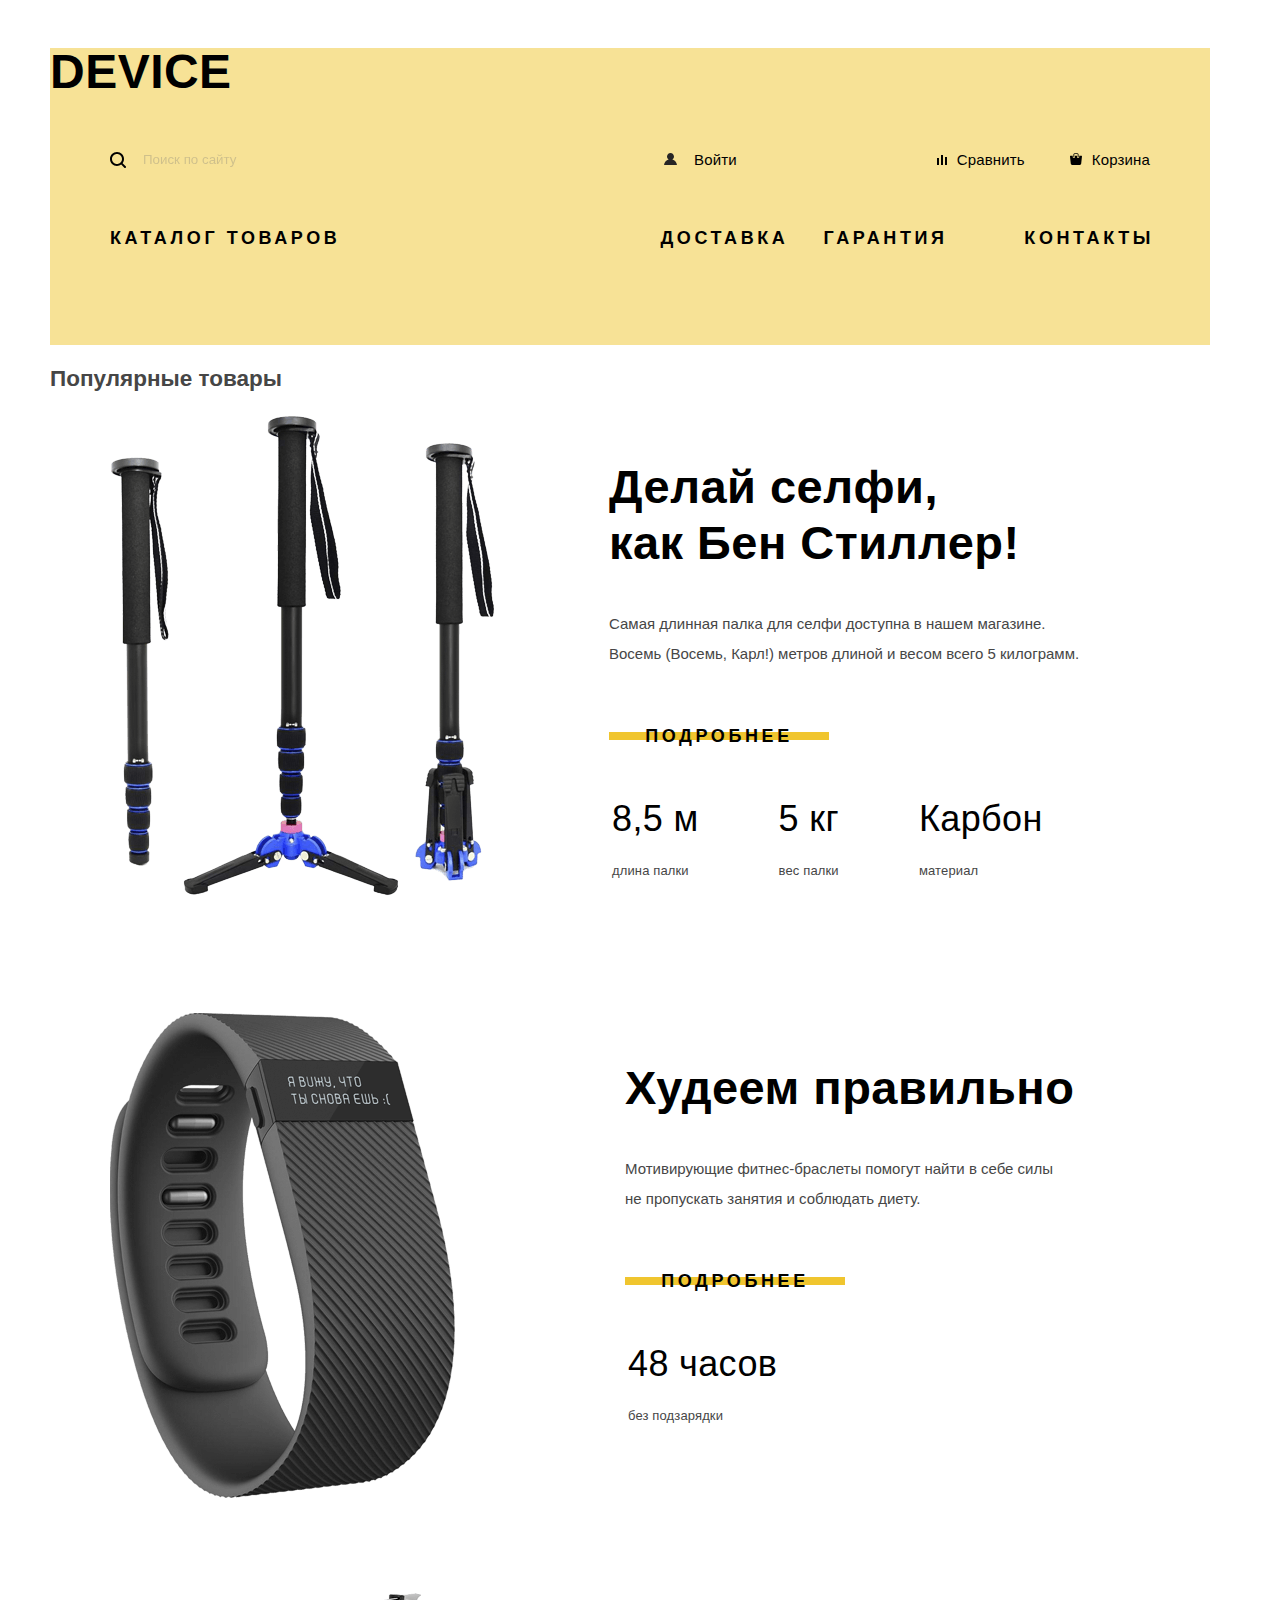
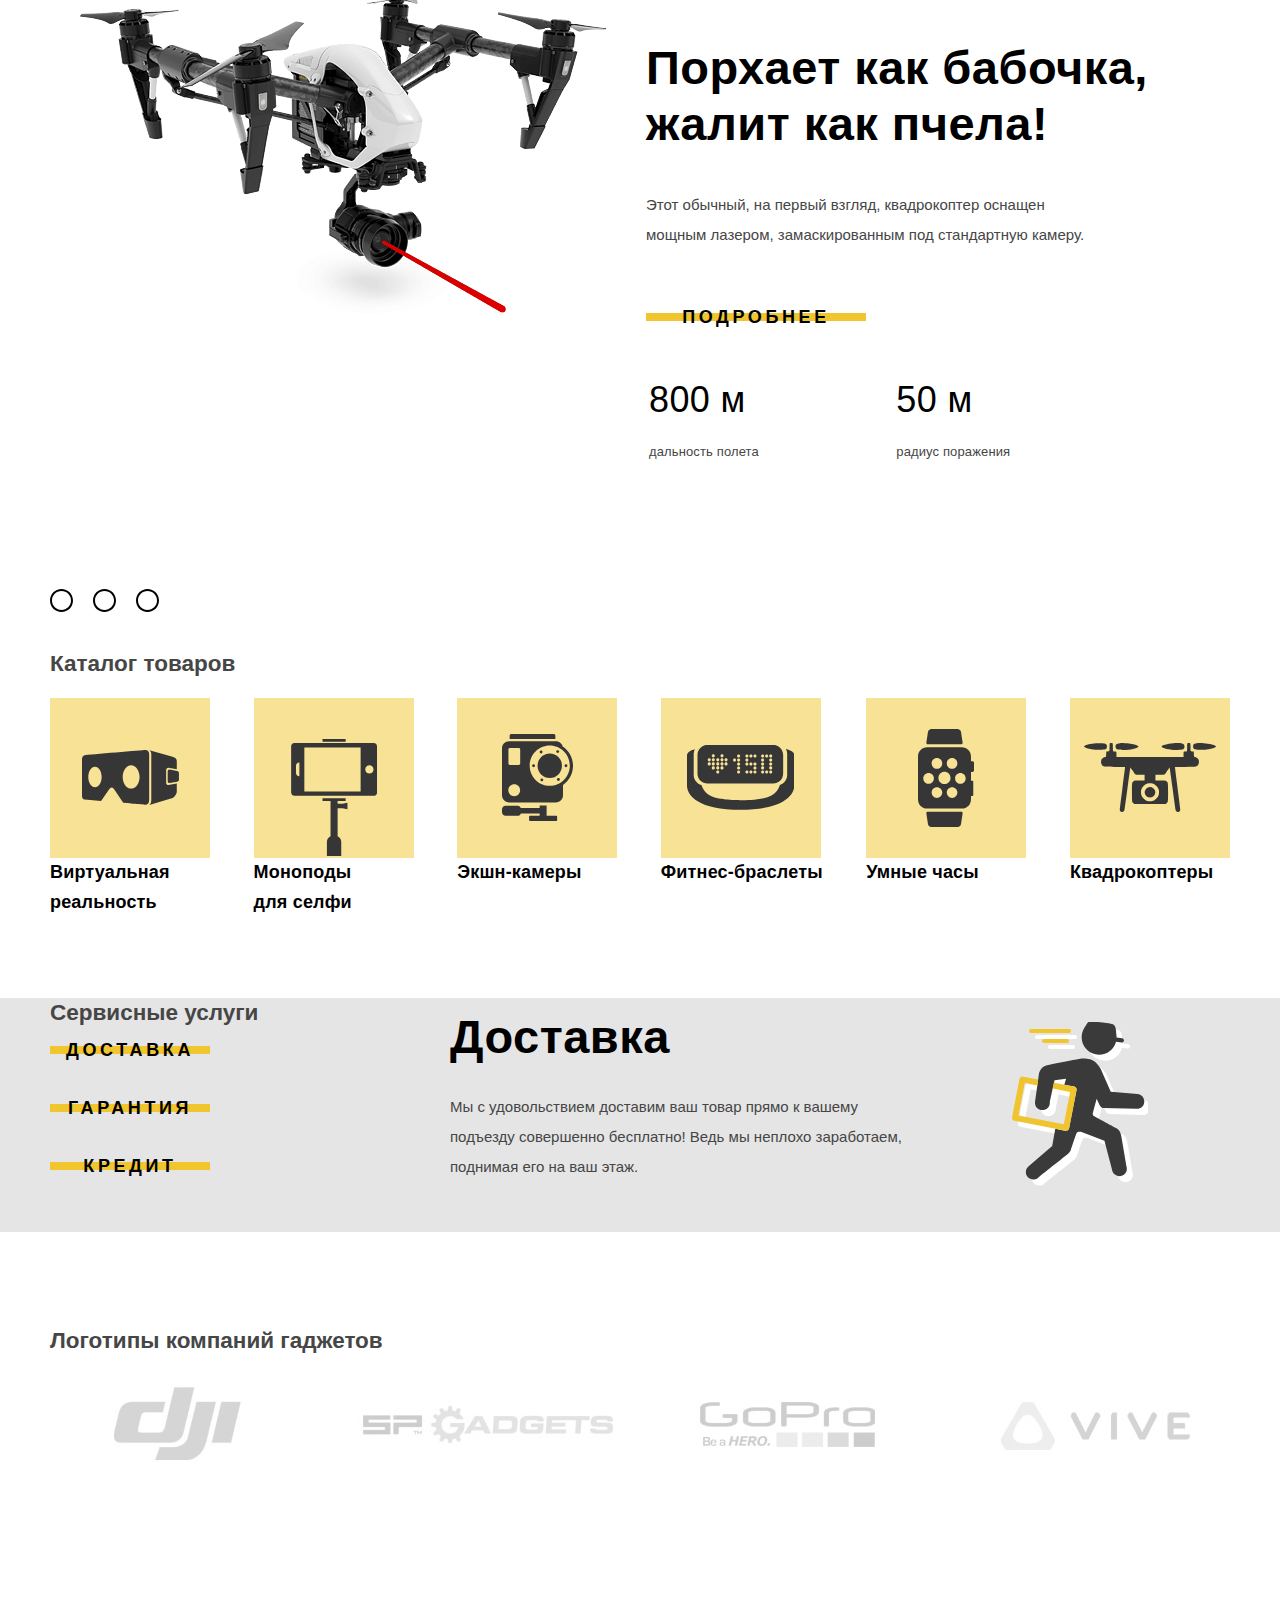
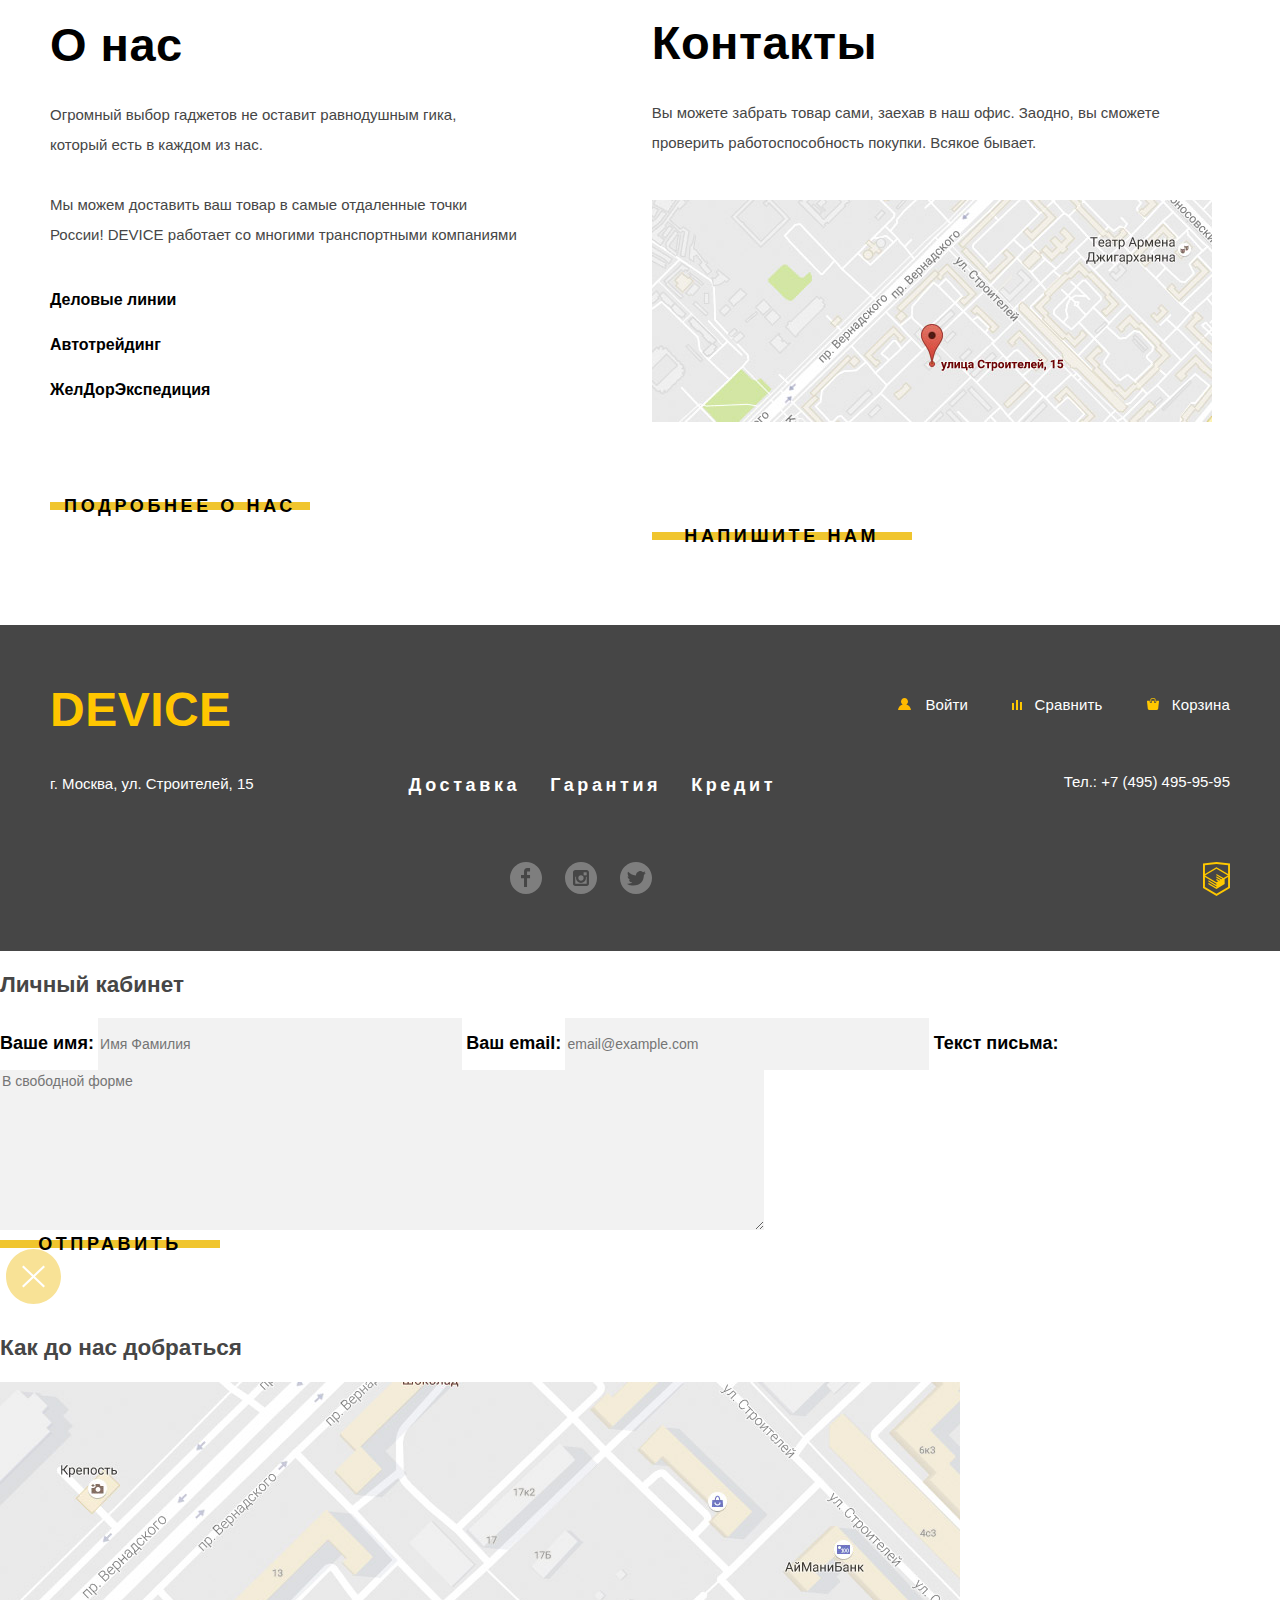
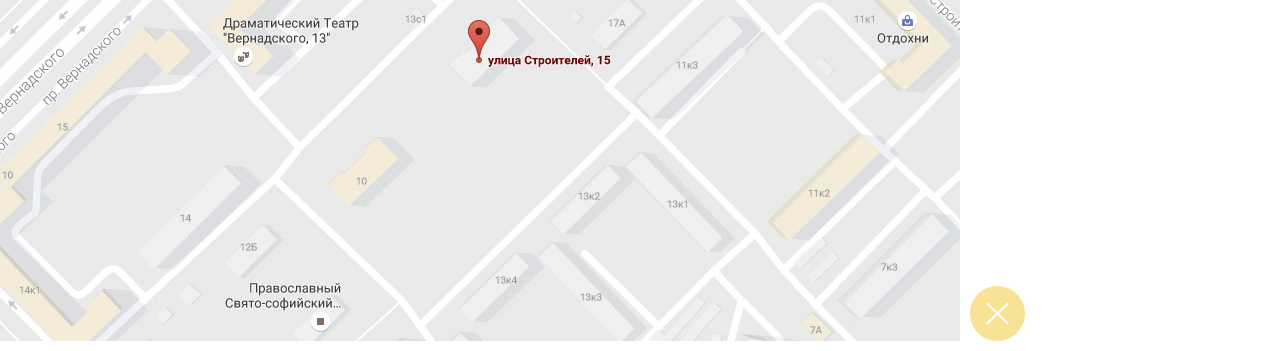
==== commit 9f340d7a: "Закончил построение сеток на главной(кроме попапов)" ====
--- a/index.html
+++ b/index.html
@@ -8,6 +8,7 @@
 </head>
 
 <body>
+    <!-- <img class="pixel" src="device-index.jpg" alt=""> -->
     <div class="container">
         <header class="main-header">
             <p class="header-logo" tabindex="0">DEVICE</p>
@@ -22,19 +23,22 @@
                     <!-- поиск по сайту -->
                     <ul class="login">
                         <li class="entry">
-                            <img src="img/user.svg" alt="Войти">
-                            <a href="login.html">Войти</a>
+                            <a href="login.html">
+                                <img src="img/user.svg" alt="Войти">
+                                Войти</a>
                         </li>
                     </ul>
 
                     <ul class="compare-cart">
                         <li class="compare">
-                            <img src="img/compare.svg" alt="Сравнить">
-                            <a href="compare.html">Сравнить</a>
+
+                            <a href="compare.html">
+                                <img src="img/compare.svg" alt="Сравнить">Сравнить</a>
                         </li>
                         <li class="cart">
-                            <img src="img/cart.svg" alt="Корзина">
-                            <a href="cart.html">Корзина</a>
+
+                            <a href="cart.html">
+                                <img src="img/cart.svg" alt="Корзина">Корзина</a>
                         </li>
                     </ul>
                 </div>
@@ -69,207 +73,240 @@
 
     </div>
 
-    <main class="container">
-        <section class="popular">
-            <h2 class="visually-hidden">Популярные товары</h2>
-            <div class="popular-item">
-                <img src="img/slider-1.png" alt="Селфи-палка" width="384" height="486">
-                <p class="product-title">Делай селфи,<br> как Бен Стиллер!</p>
-                <p class="product-description">
-                    Самая длинная палка для селфи доступна в нашем магазине.<br>
-                    Восемь (Восемь, Карл!) метров длиной и весом всего 5 килограмм.
-                </p>
-                <div class="button-container">
-                    <a href="catalog.html" class="button">
-                        Подробнее
-                    </a>
-                </div>
-
-                <table class="table-description">
-                    <tbody>
-                        <tr class="value">
-                            <td>8,5 м</td>
-                            <td>5 кг</td>
-                            <td>Карбон</td>
-                        </tr>
-                        <tr class="sign">
-                            <td>длина палки</td>
-                            <td>вес палки</td>
-                            <td>материал</td>
-                        </tr>
-                    </tbody>
-                </table>
-            </div>
-            <div class="popular-item">
-                <img src="img/slider-2.png" width="345" height="485" alt="Умный браслет">
-                <p class="product-title">Худеем правильно</p>
-                <p class="product-description">
-                    Мотивирующие фитнес-браслеты помогут найти в себе силы <br>
-                    не пропускать занятия и соблюдать диету.
-                </p>
-                <div class="button-container">
-                    <a href="catalog.html" class="button">
-                        Подробнее
-                    </a>
-                </div>
-                <table class="table-description">
-                    <tbody>
-                        <tr class="value">
-                            <td>48 часов</td>
-                        </tr>
-                        <tr class="sign">
-                            <td>без подзарядки</td>
-                        </tr>
-                    </tbody>
-                </table>
-            </div>
-            <div class="popular-item">
-                <img src="img/slider-3.png" width="526" height="334" alt="Квадрокоптер">
-                <p class="product-title">Порхает как бабочка,<br>
-                    жалит как пчела!</p>
-                <p class="product-description">
-                    Этот обычный, на первый взгляд, квадрокоптер оснащен <br>
-                    мощным лазером, замаскированным под стандартную камеру.
-                </p>
-                <div class="button-container">
-                    <a href="catalog.html" class="button">
-                        Подробнее
-                    </a>
-                </div>
-                <table class="table-description">
-                    <tbody>
-                        <tr class="value">
-                            <td>800 м</td>
-                            <td>50 м</td>
-                        </tr>
-                        <tr class="sign">
-                            <td>дальность полета</td>
-                            <td>радиус поражения</td>
-                        </tr>
-                    </tbody>
-                </table>
-            </div>
-            <ul class="slides-switches">
-                <li class="slider-radio">
-                    <button class="slider-btn" type="button" name="button">Первый слайд</button>
-                </li>
-                <li class="slider-radio">
-                    <button class="slider-btn" type="button" name="button">Второй слайд</button>
-                </li>
-                <li class="slider-radio">
-                    <button class="slider-btn" type="button" name="button">Третий слайд</button>
-                </li>
-            </ul>
-            <!-- точки перехода слайдера -->
-        </section>
-        <section class="products">
-            <h2 class="visually-hidden">Каталог товаров</h2>
-            <ul class="products-catalog">
-                <li class="products-catalog-item">
-
-                    <a class="product-link" href="catalog.html">
-                        <div class="product-container">
-                            <img class="popular" src="img/popular-1.svg" width="97" height="55" alt="Виртуальная реальность">
-                        </div>
-                        Виртуальная <br> реальность
-                    </a>
-                </li>
-                <li class="products-catalog-item">
-
-
-                    <a class="product-link" href="catalog.html">
-                        <div class="product-container">
-                            <img class="popular popular2" src="img/popular-2.svg" width="86" height="117" alt="Моноподы для селфи">
-                        </div>
-                        Моноподы <br> для селфи
-                    </a>
-                </li>
-                <li class="products-catalog-item">
-
-
-                    <a class="product-link" href="catalog.html">
-                        <div class="product-container">
-                            <img class="popular" src="img/popular-3.svg" width="71" height="87" alt="Экшн-камеры">
-                        </div>
-                        Экшн-камеры
-                    </a>
-                </li>
-                <li class="products-catalog-item">
-
-
-                    <a class="product-link" href="catalog.html">
-                        <div class="product-container">
-                            <img class="popular" src="img/popular-4.svg" width="107" height="65" alt="Фитнес-браслеты">
-                        </div>
-                        Фитнес-браслеты
-                    </a>
-                </li>
-                <li class="products-catalog-item">
-
-
-                    <a class="product-link" href="catalog.html">
-                        <div class="product-container">
-                            <img class="popular" src="img/popular-5.svg" width="56" height="98" alt="Умные часы">
-                        </div>
-                        Умные часы
-                    </a>
-                </li>
-                <li class="products-catalog-item">
-
-
-                    <a class="product-link" href="catalog.html">
-                        <div class="product-container">
-                            <img class="popular" src="img/poppular-6.svg" width="132" height="69" alt="Квадрокоптеры">
-                        </div>
-                        Квадрокоптеры
-                    </a>
-                </li>
-            </ul>
-        </section>
+    <main>
+        <div class="container">
+            <section class="popular">
+                <h2 class="visually-hidden">Популярные товары</h2>
+                <div class="popular-item">
+                    <img src="img/slider-1.png" alt="Селфи-палка" width="384" height="486">
+                    <div class="popular-item-container">
+                        <p class="product-title">Делай селфи,<br> как Бен Стиллер!</p>
+                        <p class="product-description">
+                            Самая длинная палка для селфи доступна в нашем магазине.<br>
+                            Восемь (Восемь, Карл!) метров длиной и весом всего 5 килограмм.
+                        </p>
+                        <div class="button-container button-popular">
+                            <a href="catalog.html" class="button">
+                                Подробнее
+                            </a>
+                        </div>
+
+                        <table class="table-description">
+                            <tbody>
+                                <tr class="value">
+                                    <td>8,5 м</td>
+                                    <td>5 кг</td>
+                                    <td>Карбон</td>
+                                </tr>
+                                <tr class="sign">
+                                    <td>длина палки</td>
+                                    <td>вес палки</td>
+                                    <td>материал</td>
+                                </tr>
+                            </tbody>
+                        </table>
+                    </div>
+
+                </div>
+                <div class="popular-item">
+                    <img src="img/slider-2.png" width="345" height="485" alt="Умный браслет">
+                    <div class="popular-item-container">
+                        <p class="product-title">Худеем правильно</p>
+                        <p class="product-description">
+                            Мотивирующие фитнес-браслеты помогут найти в себе силы <br>
+                            не пропускать занятия и соблюдать диету.
+                        </p>
+                        <div class="button-container button-popular">
+                            <a href="catalog.html" class="button">
+                                Подробнее
+                            </a>
+                        </div>
+                        <table class="table-description">
+                            <tbody>
+                                <tr class="value">
+                                    <td>48 часов</td>
+                                </tr>
+                                <tr class="sign">
+                                    <td>без подзарядки</td>
+                                </tr>
+                            </tbody>
+                        </table>
+                    </div>
+                </div>
+                <div class="popular-item">
+                    <img src="img/slider-3.png" width="526" height="334" alt="Квадрокоптер">
+                    <div class="popular-item-container">
+                        <p class="product-title">Порхает как бабочка,<br>
+                            жалит как пчела!</p>
+                        <p class="product-description">
+                            Этот обычный, на первый взгляд, квадрокоптер оснащен <br>
+                            мощным лазером, замаскированным под стандартную камеру.
+                        </p>
+                        <div class="button-container button-popular">
+                            <a href="catalog.html" class="button">
+                                Подробнее
+                            </a>
+                        </div>
+                        <table class="table-description">
+                            <tbody>
+                                <tr class="value">
+                                    <td>800 м</td>
+                                    <td>50 м</td>
+                                </tr>
+                                <tr class="sign">
+                                    <td>дальность полета</td>
+                                    <td>радиус поражения</td>
+                                </tr>
+                            </tbody>
+                        </table>
+                    </div>
+                </div>
+                <ul class="slides-switches">
+                    <li class="slider-radio">
+
+                        <button class="slider-btn" type="button" name="button"><img src="./img/slider-button-empty.svg" alt="">Первый слайд</button>
+                    </li>
+                    <li class="slider-radio">
+
+                        <button class="slider-btn" type="button" name="button"><img src="./img/slider-button-empty.svg" alt="">Второй слайд</button>
+                    </li>
+                    <li class="slider-radio">
+
+                        <button class="slider-btn" type="button" name="button"> <img src="./img/slider-button-empty.svg" alt="">Третий слайд</button>
+                    </li>
+                </ul>
+                <!-- точки перехода слайдера -->
+            </section>
+            <section class="products">
+                <h2 class="visually-hidden">Каталог товаров</h2>
+                <ul class="products-catalog">
+                    <li class="products-catalog-item">
+
+                        <a class="product-link" href="catalog.html">
+                            <div class="product-container">
+                                <img class="popular" src="img/popular-1.svg" width="97" height="55" alt="Виртуальная реальность">
+                            </div>
+                            Виртуальная <br> реальность
+                        </a>
+                    </li>
+                    <li class="products-catalog-item">
+
+
+                        <a class="product-link" href="catalog.html">
+                            <div class="product-container">
+                                <img class="popular popular2" src="img/popular-2.svg" width="86" height="117" alt="Моноподы для селфи">
+                            </div>
+                            Моноподы <br> для селфи
+                        </a>
+                    </li>
+                    <li class="products-catalog-item">
+
+
+                        <a class="product-link" href="catalog.html">
+                            <div class="product-container">
+                                <img class="popular" src="img/popular-3.svg" width="71" height="87" alt="Экшн-камеры">
+                            </div>
+                            Экшн-камеры
+                        </a>
+                    </li>
+                    <li class="products-catalog-item">
+
+
+                        <a class="product-link" href="catalog.html">
+                            <div class="product-container">
+                                <img class="popular" src="img/popular-4.svg" width="107" height="65" alt="Фитнес-браслеты">
+                            </div>
+                            Фитнес-браслеты
+                        </a>
+                    </li>
+                    <li class="products-catalog-item">
+
+
+                        <a class="product-link" href="catalog.html">
+                            <div class="product-container">
+                                <img class="popular" src="img/popular-5.svg" width="56" height="98" alt="Умные часы">
+                            </div>
+                            Умные часы
+                        </a>
+                    </li>
+                    <li class="products-catalog-item">
+
+
+                        <a class="product-link" href="catalog.html">
+                            <div class="product-container">
+                                <img class="popular" src="img/poppular-6.svg" width="132" height="69" alt="Квадрокоптеры">
+                            </div>
+                            Квадрокоптеры
+                        </a>
+                    </li>
+                </ul>
+            </section>
+        </div>
+
         <section class="services">
-            <h2 class="visually-hidden">Сервисные услуги</h2>
-            <ul class="services-list">
-                <li>
-                    <div class="button-container button-services">
-                        <a href="#" class="button">
-                            Доставка
-                        </a>
+            <div class="container">
+                <h2 class="visually-hidden">Сервисные услуги</h2>
+                <ul class="services-list">
+                    <li>
+                        <div class="button-container button-services">
+                            <a href="#" class="button">
+                                Доставка
+                            </a>
+                        </div>
+
+                    </li>
+                    <li>
+                        <div class="button-container button-services">
+                            <a href="#" class="button">
+                                Гарантия
+                            </a>
+                        </div>
+
+                    </li>
+                    <li>
+                        <div class="button-container button-services">
+                            <a href="#" class="button">
+                                Кредит
+                            </a>
+                        </div>
+
+                    </li>
+                </ul>
+                <div class="service-list-container">
+                    <div class="service-list-subcontainer">
+                        <h3 class="service-list-title">Доставка</h3>
+                        <p class="service-list-description info">
+                            Мы с удовольствием доставим ваш товар прямо к вашему <br> подъезду совершенно бесплатно! Ведь мы неплохо заработаем, <br> поднимая его на ваш этаж.
+                        </p>
                     </div>
                     <img src="img/delivery.svg" alt="Доставка">
-                </li>
-                <li>
-                    <div class="button-container button-services">
-                        <a href="#" class="button">
-                            Гарантия
-                        </a>
+                </div>
+
+                <!-- <div class="service-list-container">
+                        <div class="service-list-subcontainer">
+                            <h3 class="service-list-title">Гарантия</h3>
+                            <p class="service-list-description">
+                                Если из-за возгорания купленного у нас товара у вас сгорит <br> дом — не переживайте, мы выдадим вам новый. <br>
+                                Товар, не дом, конечно же.
+                            </p>
+                        </div>
+                        <img src="img/warranty.svg" alt="Гарантия">
                     </div>
-                    <img src="img/warranty.svg" alt="Гарантия">
-                </li>
-                <li>
-                    <div class="button-container button-services">
-                        <a href="#" class="button">
-                            Кредит
-                        </a>
-                    </div>
-                    <img src="img/credit.svg" alt="Кредит">
-                </li>
-            </ul>
-            <h3 class="service-list-title">Доставка</h3>
-            <p class="service-list-description">
-                Мы с удовольствием доставим ваш товар прямо к вашему <br> подъезду совершенно бесплатно! Ведь мы неплохо заработаем, <br> поднимая его на ваш этаж.
-            </p>
-            <h3 class="service-list-title">Гарантия</h3>
-            <p class="service-list-description">
-                Если из-за возгорания купленного у нас товара у вас сгорит <br> дом — не переживайте, мы выдадим вам новый. <br>
-                Товар, не дом, конечно же.
-            </p>
-            <h3 class="service-list-title">Кредит</h3>
-            <p class="service-list-description">
-                Залезть в долговую яму стало проще! Кредитные <br> консультанты подберут для вас наиболее выгодные <br>
-                условия кредита. Выгодные для нашего банка, разумеется.
-            </p>
+
+                    <div class="service-list-container">
+                        <div class="service-list-subcontainer">
+                            <h3 class="service-list-title">Кредит</h3>
+                            <p class="service-list-description">
+                                Залезть в долговую яму стало проще! Кредитные <br> консультанты подберут для вас наиболее выгодные <br>
+                                условия кредита. Выгодные для нашего банка, разумеется.
+                            </p>
+                        </div>
+                        <img src="img/credit.svg" alt="Кредит">
+                    </div> -->
+            </div>
+
         </section>
-        <section class="brands">
+        <section class="container">
             <h2 class="visually-hidden">Логотипы компаний гаджетов</h2>
             <ul class="logotypes">
                 <li class="logotype"><img src="img/logo-1.jpg" width="260" height="100" alt=""></li>
@@ -278,88 +315,106 @@
                 <li class="logotype"><img src="img/logo-4.jpg" width="260" height="100" alt=""></li>
             </ul>
         </section>
-        <section class="about-us">
-            <h2 class="about-us-title">О нас</h2>
-            <p class="service-list-description">Огромный выбор гаджетов не оставит равнодушным гика, который есть в каждом из нас.</p>
-
-            <p class="service-list-description">Мы можем доставить ваш товар в самые отдаленные точки России! DEVICE работает со многими транспортными компаниями</p>
-            <ul class="about-us-list">
-                <li>Деловые линии</li>
-                <li>Автотрейдинг</li>
-                <li>ЖелДорЭкспедиция</li>
-            </ul>
-            <div class="button-container button-us">
-                <a href="catalog.html" class="button">
-                    Подробнее о нас
+        <div class="container wrapper">
+            <section class="about-us">
+                <h2 class="about-us-title">О нас</h2>
+                <p class="service-list-description">Огромный выбор гаджетов не оставит равнодушным гика,<br> который есть в каждом из нас.</p>
+
+                <p class="service-list-description us">Мы можем доставить ваш товар в самые отдаленные точки<br> России! DEVICE работает со многими транспортными компаниями</p>
+                <ul class="about-us-list">
+                    <li>Деловые линии</li>
+                    <li>Автотрейдинг</li>
+                    <li>ЖелДорЭкспедиция</li>
+                </ul>
+                <div class="button-container button-us">
+                    <a href="catalog.html" class="button">
+                        Подробнее о нас
+                    </a>
+                </div>
+            </section>
+            <section class="contacts">
+                <h2 class="about-us-title">Контакты</h2>
+                <p class="service-list-description">Вы можете забрать товар сами, заехав в наш офис. Заодно, вы сможете<br> проверить работоспособность покупки. Всякое бывает.</p>
+                <p>
+                    <img src="img/map.jpg" alt="улица Строителей, 15">
+                </p>
+                <!-- Здесь будет карта -->
+                <div class="button-container button-us">
+                    <a href="catalog.html" class="button">
+                        Напишите нам
+                    </a>
+                </div>
+            </section>
+        </div>
+
+    </main>
+    <footer class="main-footer">
+        <div class="container wrapper">
+            <div class="layout-column-1">
+                <p class="footer-logo" tabindex="0">DEVICE</p>
+                <p>г. Москва, ул. Строителей, 15</p>
+            </div>
+            <div class="layout-column-2">
+                <ul class="footer-services">
+                    <li class="footer-service-item">
+                        <a href="#">Доставка</a>
+                    </li>
+                    <li class="footer-service-item">
+                        <a href="#">Гарантия</a>
+                    </li>
+                    <li class="footer-service-item">
+                        <a href="#">Кредит</a>
+                    </li>
+                </ul>
+                <ul class="footer-social">
+                    <li class="social-button">
+                        <a href="#">
+                            <img src="img/facebook.svg" alt="facebook">
+                        </a>
+                    </li>
+                    <li class="social-button">
+                        <a href="#">
+                            <img src="img/instagram.svg" alt="instagram">
+                        </a>
+                    </li>
+                    <li class="social-button">
+                        <a href="#">
+                            <img src="img/twitter.svg" alt="twitter">
+                        </a>
+                    </li>
+                </ul>
+            </div>
+            <div class="layout-column-3">
+                <div class="footer-container">
+                    <ul class="footer-login">
+                        <li class="entry">
+                            <img class="user-img" src="img/user.svg" alt="Войти">
+                            <a href="login.html">Войти</a>
+                        </li>
+                    </ul>
+                    <ul class="footer-compare-cart">
+                        <li class="compare">
+                            <img class="compare-img" src="img/compare.svg" alt="Сравнить">
+                            <a href="compare.html">Сравнить</a>
+                        </li>
+                        <li class="cart">
+                            <img class="cart-img" src="img/cart.svg" alt="Корзина">
+                            <a href="cart.html">Корзина</a>
+                        </li>
+                    </ul>
+                </div>
+
+                <p class="tel">Тел.: +7 (495) 495-95-95</p>
+                <a href="#">
+                    <img class="htmlacademy" src="img/logo-html.svg" alt="HtmlAcademy">
                 </a>
             </div>
-        </section>
-        <section class="contacts">
-            <h2 class="about-us-title">Контакты</h2>
-            <p class="service-list-description">Вы можете забрать товар сами, заехав в наш офис. Заодно, вы сможете проверить работоспособность покупки. Всякое бывает.</p>
-            <p>
-                <img src="img/map.jpg" alt="улица Строителей, 15">
-            </p>
-            <!-- Здесь будет карта -->
-            <div class="button-container button-us">
-                <a href="catalog.html" class="button">
-                    Напишите нам
-                </a>
-            </div>
-        </section>
-    </main>
-    <footer class="main-footer">
-        <p class="footer-logo" tabindex="0">DEVICE</p>
-        <p>г. Москва, ул. Строителей, 15</p>
-        <ul class="footer-services">
-            <li class="footer-service-item">
-                <a href="#">Доставка</a>
-            </li>
-            <li class="footer-service-item">
-                <a href="#">Гарантия</a>
-            </li>
-            <li class="footer-service-item">
-                <a href="#">Кредит</a>
-            </li>
-        </ul>
-        <ul class="footer-social">
-            <li class="social-button">
-                <a href="#">
-                    <img src="img/facebook.svg" alt="facebook">
-                </a>
-            </li>
-            <li class="social-button">
-                <a href="#">
-                    <img src="img/instagram.svg" alt="instagram">
-                </a>
-            </li>
-            <li class="social-button">
-                <a href="#">
-                    <img src="img/twitter.svg" alt="twitter">
-                </a>
-            </li>
-        </ul>
-        <ul class="footer-login">
-            <li class="entry">
-                <img class="user-img" src="img/user.svg" alt="Войти">
-                <a href="login.html">Войти</a>
-            </li>
-        </ul>
-        <ul class="footer-compare-cart">
-            <li class="compare">
-                <img class="compare-img" src="img/compare.svg" alt="Сравнить">
-                <a href="compare.html">Сравнить</a>
-            </li>
-            <li class="cart">
-                <img class="cart-img" src="img/cart.svg" alt="Корзина">
-                <a href="cart.html">Корзина</a>
-            </li>
-        </ul>
-        <p>Тел.: +7 (495) 495-95-95</p>
-        <a href="#">
-            <img class="htmlacademy" src="img/logo-html.svg" alt="HtmlAcademy">
-        </a>
+
+        </div>
+
     </footer>
+
+
 
     <section class="modal modal-login">
         <h2 class="visually-hidden">Личный кабинет</h2>
--- a/css/styles.css
+++ b/css/styles.css
@@ -34,9 +34,10 @@
 }
 
 ul {
-    margin:0;
-    padding:0;
-}
+    margin: 0;
+    padding: 0;
+}
+
 /* main-header start */
 .main-header {
     background-color: #f7e296;
@@ -319,11 +320,14 @@
     line-height: 40px;
     font-weight: bold;
     color: #000000;
+    margin: 0;
+    padding: 0;
 }
 
 .service-list-description {
     font-family: "Open Sans", "Arial", sans-serif;
     color: #464646;
+    margin-bottom: 30px;
 }
 
 .button-us {
@@ -363,6 +367,7 @@
 
 .main-footer {
     background-color: #464646;
+    width: 100%;
 }
 
 .footer-logo {
@@ -448,7 +453,6 @@
 /* .write-us input {
     background-color: #f6dada;
 } */
-
 .write-us textarea {
     width: 760px;
     height: 156px;
@@ -680,6 +684,14 @@
 }
 
 /* СЕТКИ */
+.pixel {
+    position: absolute;
+    z-index: 1;
+    opacity: 0.3;
+    margin: 0 auto;
+    right: 240px;
+    top: 65px;
+}
 
 .container {
     width: 1180px;
@@ -706,6 +718,9 @@
 
 .search {
     margin-right: auto;
+    display: flex;
+    justify-content: center;
+    align-items: center;
     /* border:1px solid black; */
 }
 
@@ -724,7 +739,7 @@
 }
 
 .compare {
-    margin-right:45px;
+    margin-right: 45px;
 }
 
 .cart {
@@ -732,8 +747,27 @@
 }
 
 .login {
-    margin-right: 28px;
     /* border: 1px solid green; */
+}
+
+.login a {
+    display: block;
+}
+
+.login img {
+    margin-right: 13px;
+}
+
+.compare-cart a {
+    display: block;
+}
+
+.compare-cart img {
+    margin-right: 10px;
+}
+
+.search img {
+    margin-right: 15px;
 }
 
 .catalog {
@@ -741,7 +775,7 @@
 }
 
 .site-navigation-item:last-child {
-    margin-left:auto;
+    margin-left: auto;
     margin-right: -4px;
 }
 
@@ -753,6 +787,296 @@
     margin-left: 35px;
 }
 
-/* .slider-btn {
-    background: url(../img/slider-button-empty.svg) no-repeat;
-} */
+/* Popular-items */
+
+
+.popular-item {
+    display: flex;
+    width: 1020px;
+    margin: 0 60px;
+    margin-bottom: 115px;
+}
+
+.popular-item-container {
+    margin-left: 115px;
+    display: flex;
+    flex-direction: column;
+}
+
+.product-title {
+    margin-bottom: 38px;
+}
+
+.product-description {
+    margin-bottom: 63px;
+    margin-top: 0;
+}
+
+.popular-item-container .button-popular {
+    margin-bottom: 52px;
+}
+
+.button-popular:hover {
+    margin-bottom: 35px;
+    margin-top: -15px;
+}
+
+.table-description td {
+    padding-right: 77px;
+}
+
+.value td {
+    padding-bottom: 15px;
+}
+
+.popular-item:nth-of-type(2) {
+    margin-bottom: 95px;
+}
+
+.popular-item:nth-of-type(2) .popular-item-container {
+    margin-left: 170px;
+}
+
+.popular-item:last-of-type {
+    margin-left: 30px;
+    width: 1076px;
+}
+
+.popular-item:last-of-type .popular-item-container {
+    margin-left: 40px;
+}
+
+.products-catalog {
+    display: flex;
+    justify-content: space-between;
+    margin-bottom: 80px;
+}
+
+
+/* Services */
+
+.services {
+    width: 100%;
+}
+
+.button-services {
+    margin-bottom: 50px;
+}
+
+.button-services:hover,
+.button-services:active {
+    margin-bottom: 35px;
+    margin-top: -17px;
+}
+
+.service-list-container {
+    display: flex;
+    align-items: center;
+    margin-left: 400px;
+    margin-bottom: 94px;
+    margin-top: -245px;
+}
+
+.service-list-subcontainer {
+    display: flex;
+    flex-direction: column;
+    margin-right: 130px;
+}
+
+.service-list-container:first-of-type .service-list-subcontainer {
+    margin-right: 130px;
+}
+
+.service-list-container:nth-of-type(2) .service-list-subcontainer {
+    margin-right: 100px;
+}
+
+.service-list-container:last-of-type .service-list-subcontainer {
+    margin-right: 110px;
+}
+
+.service-list-title {
+    margin-bottom: 40px;
+}
+
+.info {
+    margin-top: 0;
+    margin-bottom: 50px;
+}
+
+.logotypes {
+    display: flex;
+    justify-content: space-between;
+}
+
+/* About-us and contacts */
+
+
+.about-us-title {
+    margin-bottom: 40px;
+    margin-top: 145px;
+}
+
+.contacts .about-us-title {
+    margin-top: 143px;
+}
+
+.us {
+    margin-bottom: 30px;
+}
+
+.about-us-list li {
+    margin-bottom: 5px;
+}
+
+.about-us-list li:last-child {
+    margin-bottom: 92px;
+}
+
+.contacts .service-list-description {
+    margin-bottom: 0;
+}
+
+.contacts img {
+    margin-bottom: 85px;
+    margin-top: 27px;
+}
+
+.wrapper {
+    display: flex;
+}
+
+.contacts {
+    margin-left: 135px;
+}
+
+.button-us:hover {
+    margin-top: -15px;
+}
+
+.button-us {
+    margin-bottom: 85px;
+}
+
+.slides-switches {
+    list-style: none;
+    display: flex;
+    flex-direction: row;
+    /* border: 2px solid red; */
+    align-items: center;
+    height: 50px;
+}
+
+.slider-btn {
+    border: none;
+    background-color: transparent;
+    font-size: 0;
+    padding: 0;
+}
+
+.slider-radio {
+    margin-right: 20px;
+}
+
+
+/* FOOTER */
+
+.main-footer{
+    padding-top: 1px;
+    height: 325px;
+}
+
+.footer-logo {
+    margin-top:60px;
+    margin-bottom:20px;
+}
+
+
+.footer-services,
+ .footer-social{
+    display: flex;
+    justify-content: center;
+    align-items: center;
+}
+
+.footer-service-item {
+    margin-right:30px;
+}
+
+.footer-service-item:last-child {
+    margin-right: 0;
+}
+
+.footer-services {
+    margin-top:144px;
+}
+
+.footer-social {
+    margin-top: 65px;
+}
+
+.social-button {
+    margin-right: 23px;
+}
+
+.footer-container {
+    display:flex;
+}
+
+.footer-compare-cart {
+    display: flex;
+    margin-left: 44px;
+}
+
+.footer-login img {
+    margin-right:10px;
+}
+
+.footer-compare-cart img {
+    margin-right:8px;
+}
+
+
+.footer-container {
+    margin-top: 64px;
+    margin-bottom: 47px;
+}
+
+.tel {
+ margin-top:0;
+ margin-bottom: 0;
+}
+
+.htmlacademy {
+    margin-top: 65px;
+}
+
+.layout-column-1 {
+    display: flex;
+    margin-left:0;
+    flex-direction: column;
+    align-items: flex-start;
+}
+
+.layout-column-3 {
+    display: flex;
+    flex-direction: column;
+    align-items: flex-end;
+    margin-left: auto;
+}
+
+.layout-column-2 {
+    display: flex;
+    flex-direction: column;
+    align-items: center;
+    margin-left: 155px;
+    justify-content: center;
+}
+
+.main-footer .wrapper {
+display: flex;
+}
+
+.main-footer .container {
+
+}
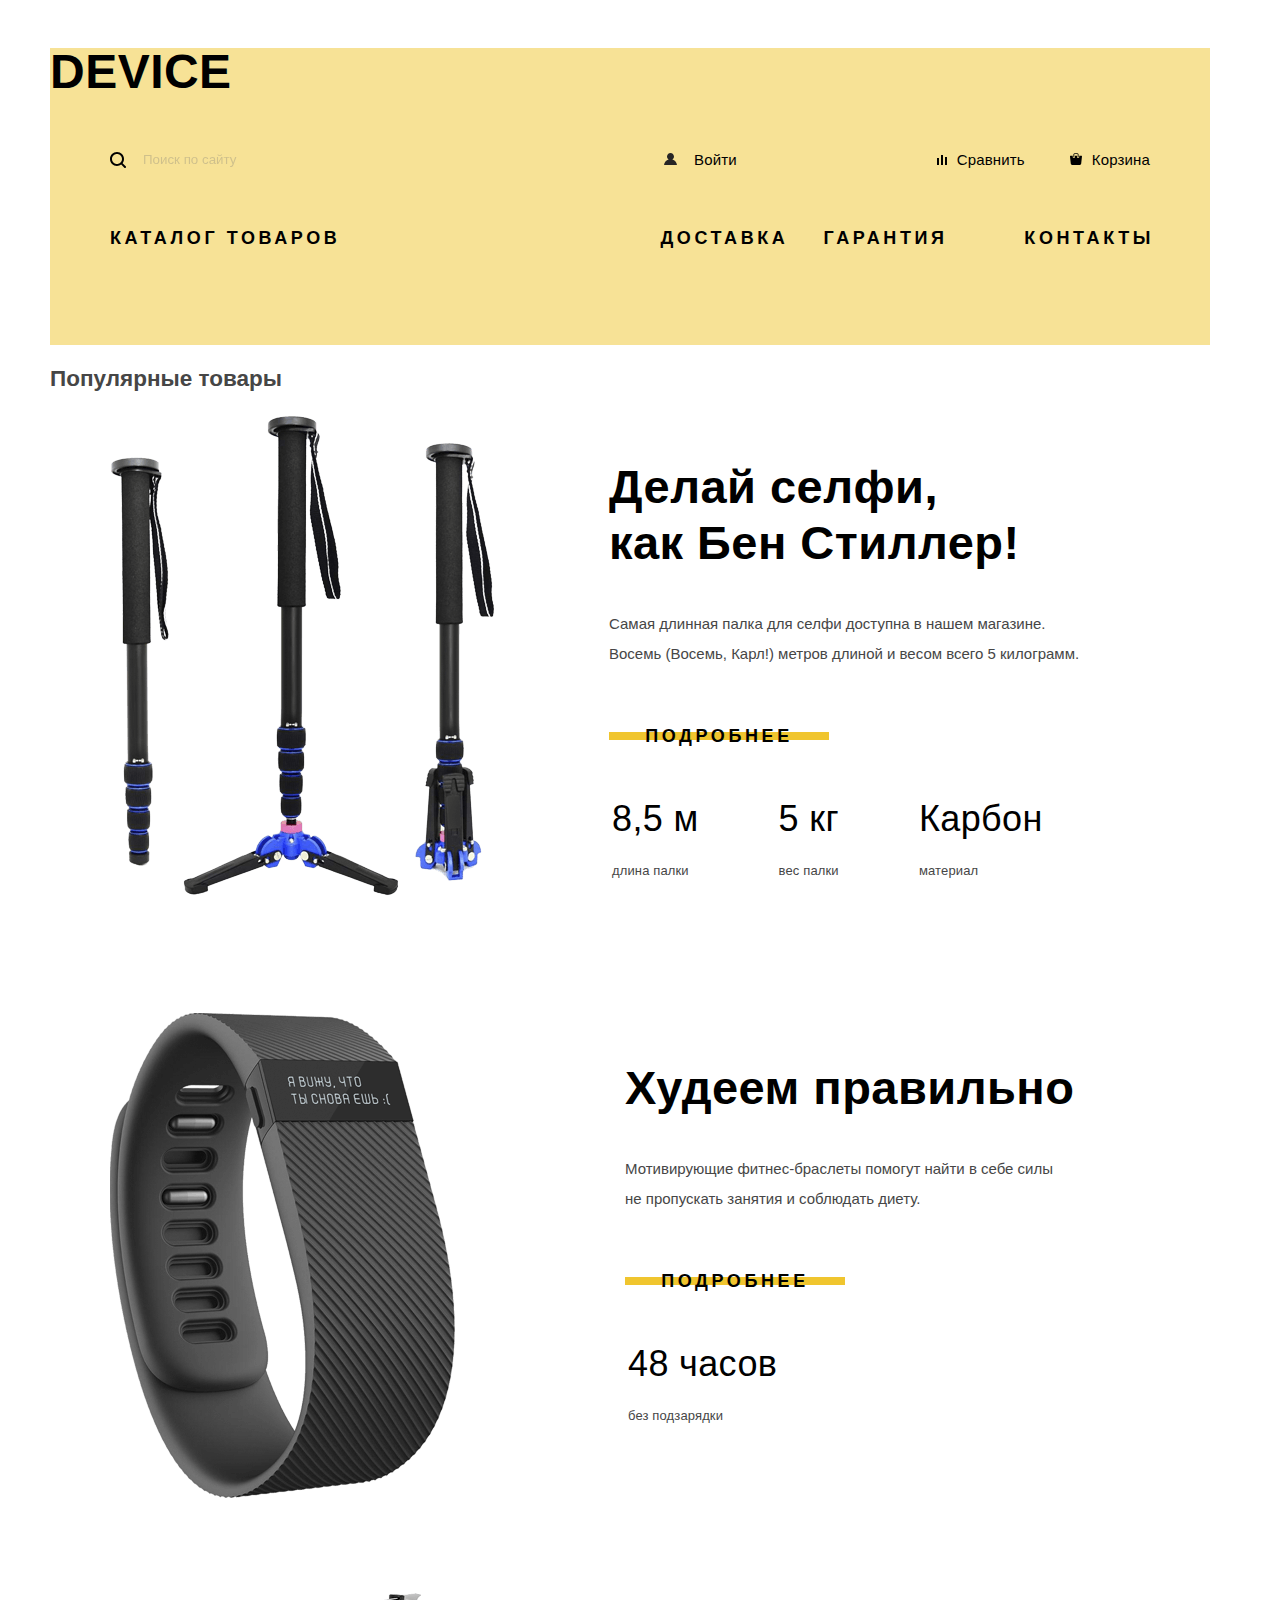
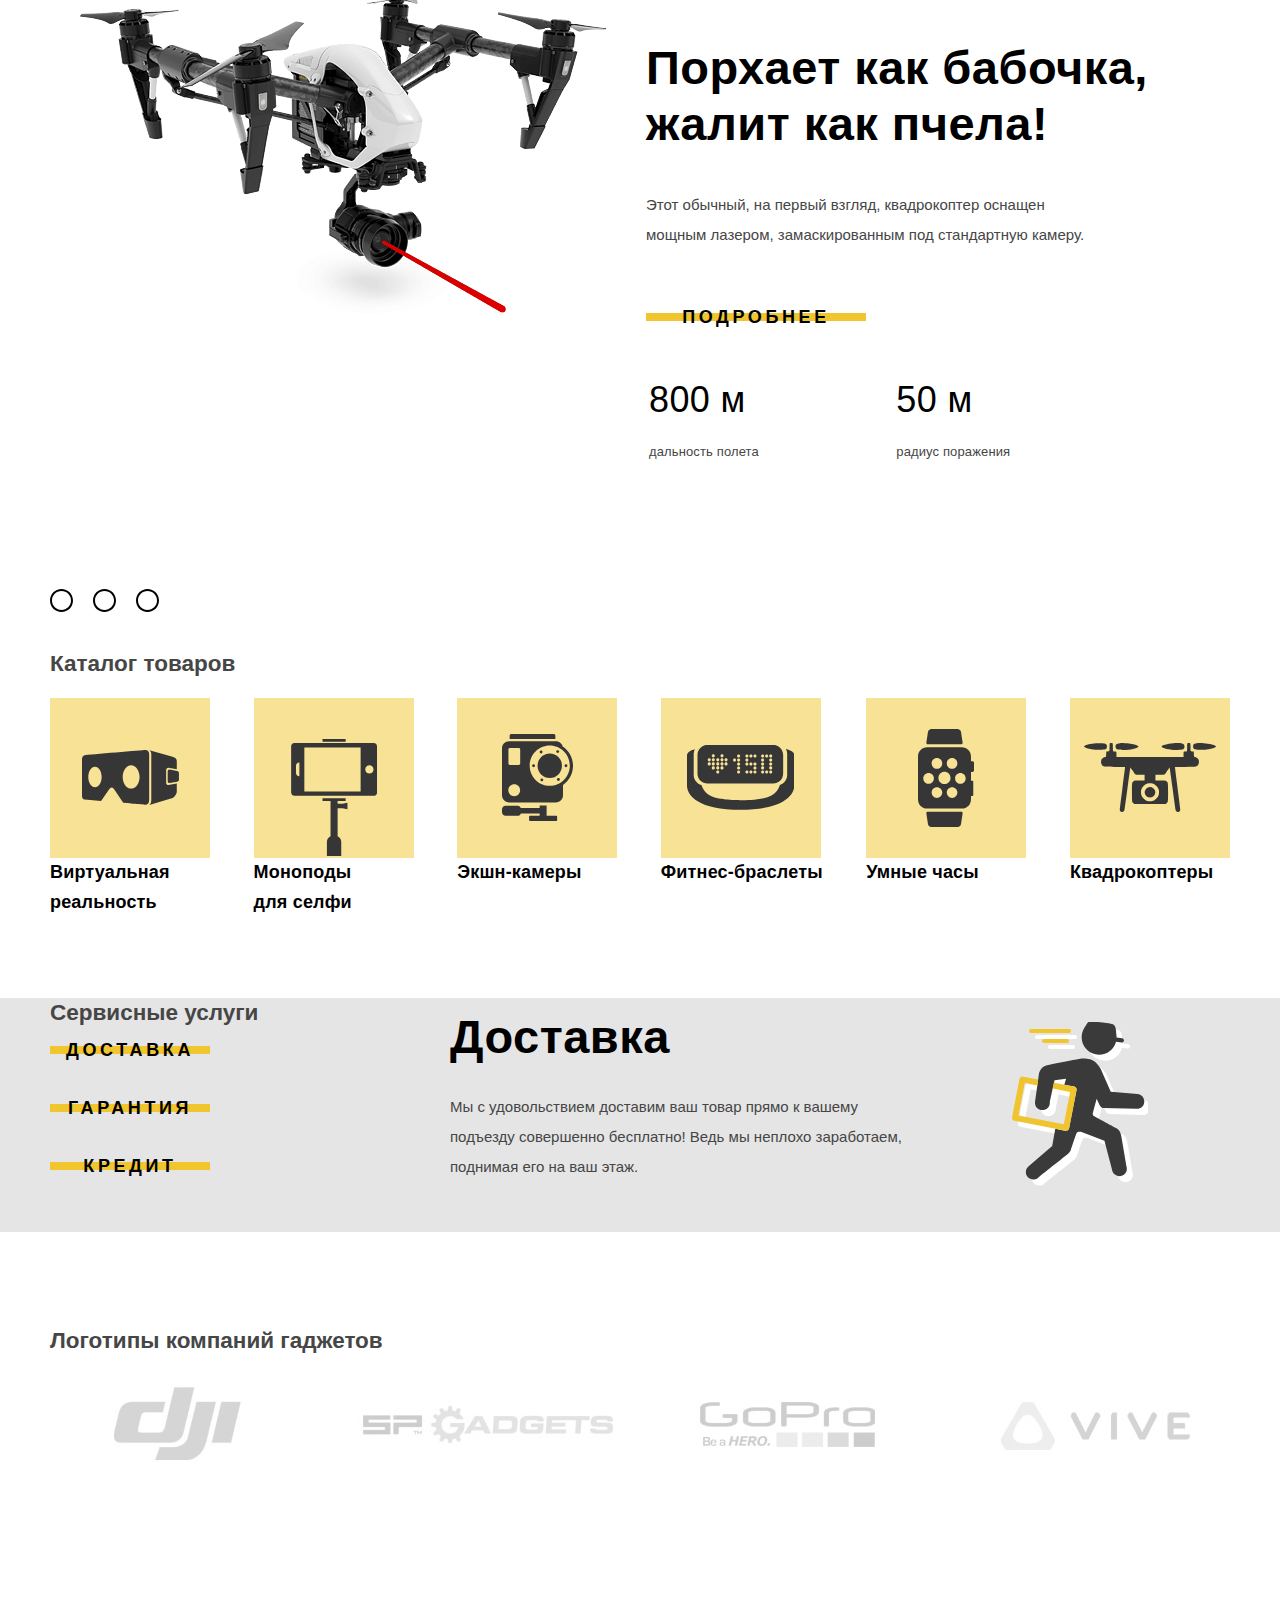
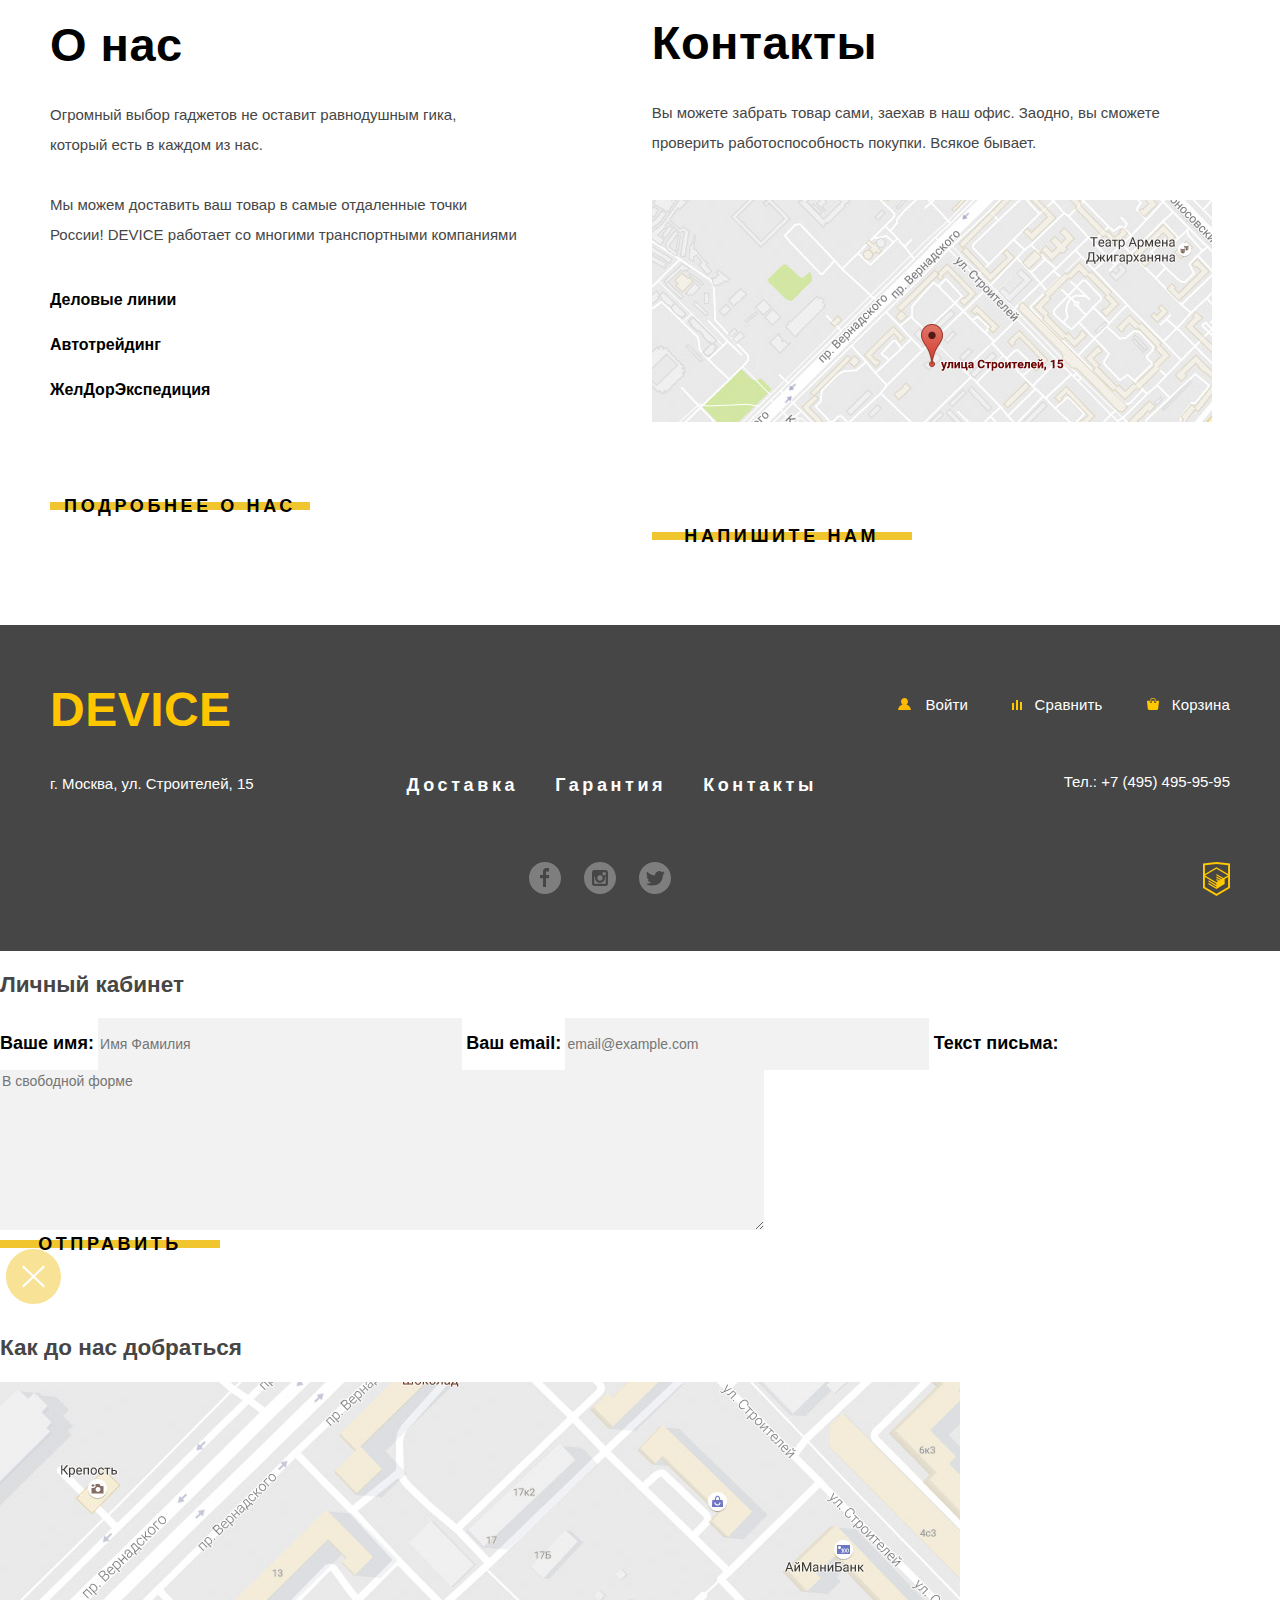
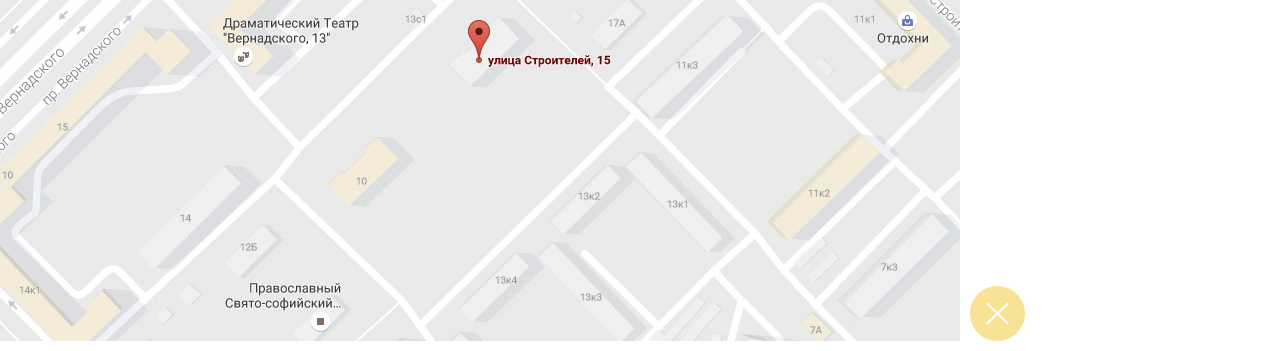
==== commit 4602e928: "Исправил пару ошибок в разметке" ====
--- a/index.html
+++ b/index.html
@@ -363,7 +363,7 @@
                         <a href="#">Гарантия</a>
                     </li>
                     <li class="footer-service-item">
-                        <a href="#">Кредит</a>
+                        <a href="#">Контакты</a>
                     </li>
                 </ul>
                 <ul class="footer-social">
@@ -388,18 +388,24 @@
                 <div class="footer-container">
                     <ul class="footer-login">
                         <li class="entry">
-                            <img class="user-img" src="img/user.svg" alt="Войти">
-                            <a href="login.html">Войти</a>
+
+                            <a href="login.html">
+                                <img class="user-img" src="img/user.svg" alt="Войти">
+                                Войти</a>
                         </li>
                     </ul>
                     <ul class="footer-compare-cart">
                         <li class="compare">
-                            <img class="compare-img" src="img/compare.svg" alt="Сравнить">
-                            <a href="compare.html">Сравнить</a>
+
+                            <a href="compare.html">
+                                <img class="compare-img" src="img/compare.svg" alt="Сравнить">
+                                Сравнить</a>
                         </li>
                         <li class="cart">
-                            <img class="cart-img" src="img/cart.svg" alt="Корзина">
-                            <a href="cart.html">Корзина</a>
+
+                            <a href="cart.html">
+                                <img class="cart-img" src="img/cart.svg" alt="Корзина">
+                                Корзина</a>
                         </li>
                     </ul>
                 </div>
--- a/css/styles.css
+++ b/css/styles.css
@@ -788,8 +788,6 @@
 }
 
 /* Popular-items */
-
-
 .popular-item {
     display: flex;
     width: 1020px;
@@ -852,9 +850,7 @@
     margin-bottom: 80px;
 }
 
-
 /* Services */
-
 .services {
     width: 100%;
 }
@@ -910,8 +906,6 @@
 }
 
 /* About-us and contacts */
-
-
 .about-us-title {
     margin-bottom: 40px;
     margin-top: 145px;
@@ -978,29 +972,26 @@
     margin-right: 20px;
 }
 
-
 /* FOOTER */
-
-.main-footer{
+.main-footer {
     padding-top: 1px;
     height: 325px;
 }
 
 .footer-logo {
-    margin-top:60px;
-    margin-bottom:20px;
-}
-
+    margin-top: 60px;
+    margin-bottom: 20px;
+}
 
 .footer-services,
- .footer-social{
+.footer-social {
     display: flex;
     justify-content: center;
     align-items: center;
 }
 
 .footer-service-item {
-    margin-right:30px;
+    margin-right: 37px;
 }
 
 .footer-service-item:last-child {
@@ -1008,7 +999,7 @@
 }
 
 .footer-services {
-    margin-top:144px;
+    margin-top: 144px;
 }
 
 .footer-social {
@@ -1020,7 +1011,7 @@
 }
 
 .footer-container {
-    display:flex;
+    display: flex;
 }
 
 .footer-compare-cart {
@@ -1029,13 +1020,12 @@
 }
 
 .footer-login img {
-    margin-right:10px;
+    margin-right: 10px;
 }
 
 .footer-compare-cart img {
-    margin-right:8px;
-}
-
+    margin-right: 8px;
+}
 
 .footer-container {
     margin-top: 64px;
@@ -1043,8 +1033,8 @@
 }
 
 .tel {
- margin-top:0;
- margin-bottom: 0;
+    margin-top: 0;
+    margin-bottom: 0;
 }
 
 .htmlacademy {
@@ -1053,7 +1043,7 @@
 
 .layout-column-1 {
     display: flex;
-    margin-left:0;
+    margin-left: 0;
     flex-direction: column;
     align-items: flex-start;
 }
@@ -1069,14 +1059,12 @@
     display: flex;
     flex-direction: column;
     align-items: center;
-    margin-left: 155px;
+    margin-left: 153px;
     justify-content: center;
 }
 
 .main-footer .wrapper {
-display: flex;
-}
-
-.main-footer .container {
-
-}
+    display: flex;
+}
+
+.main-footer .container {}
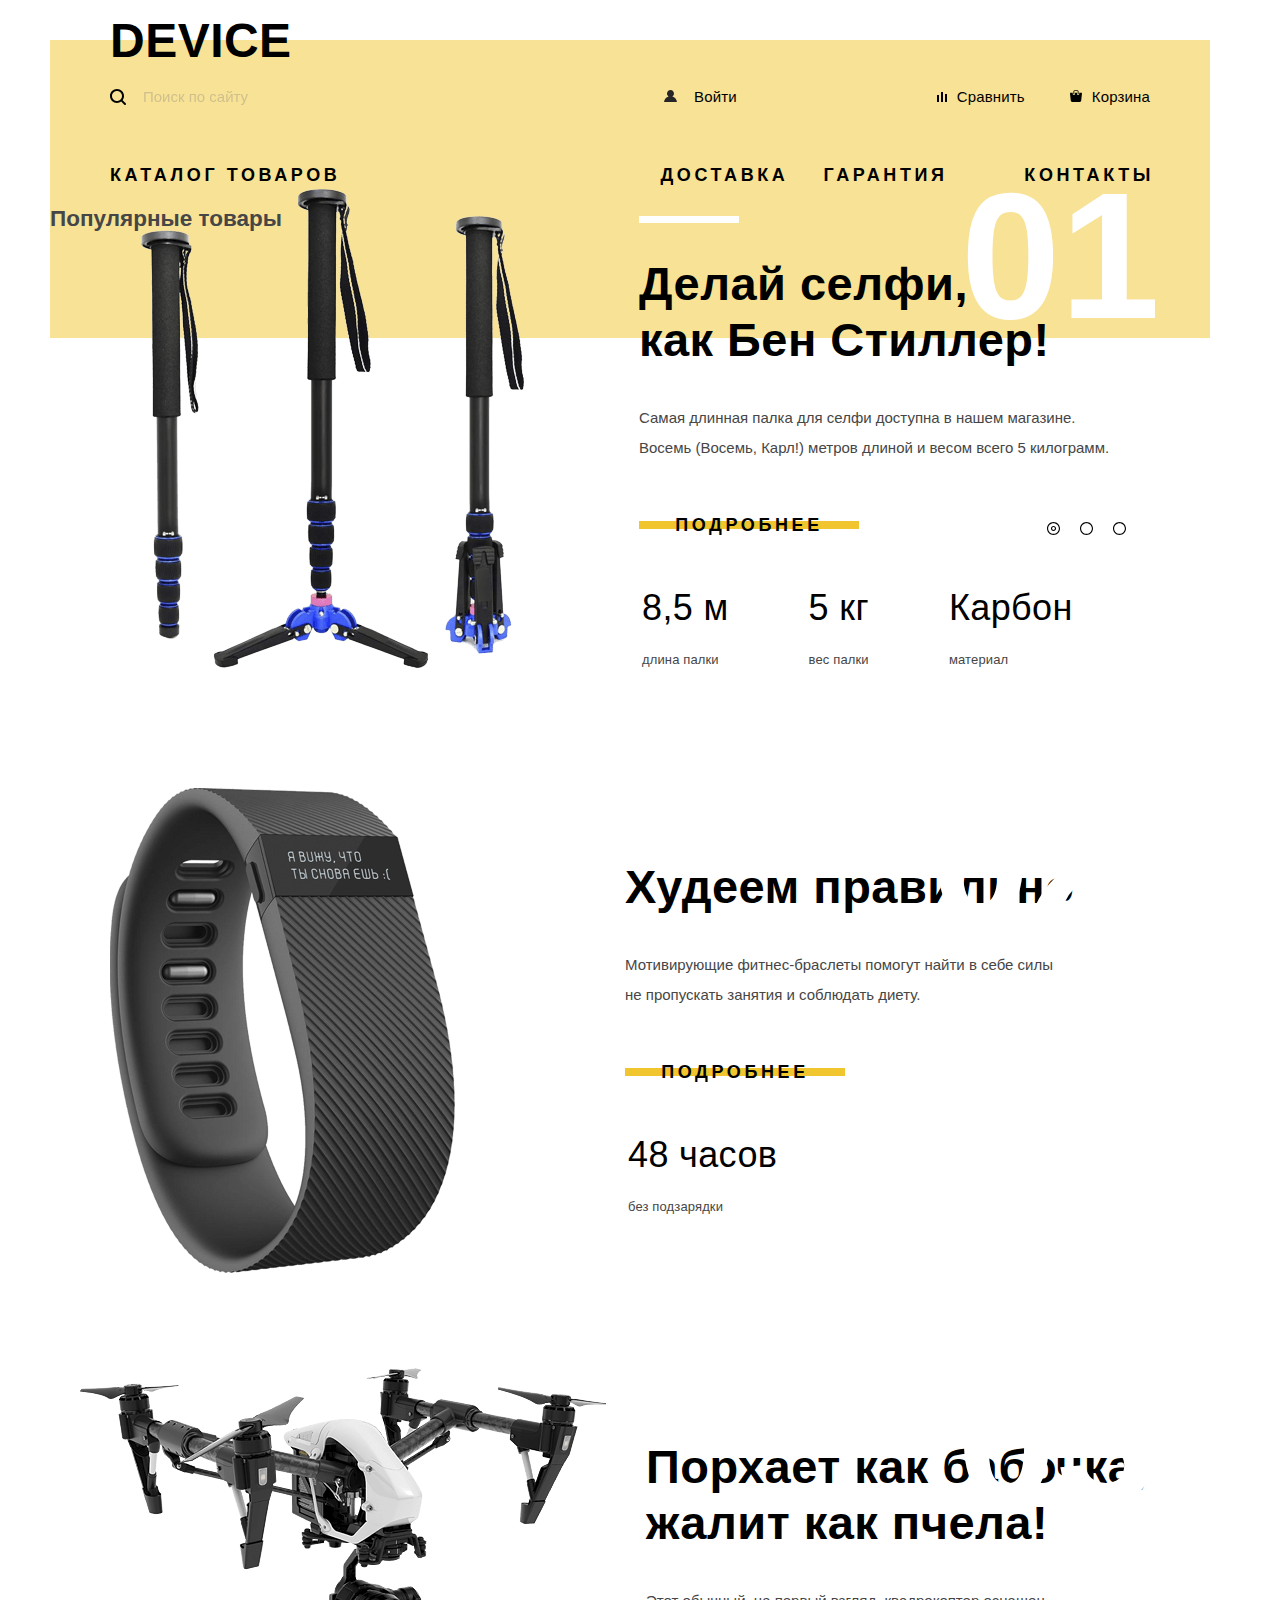
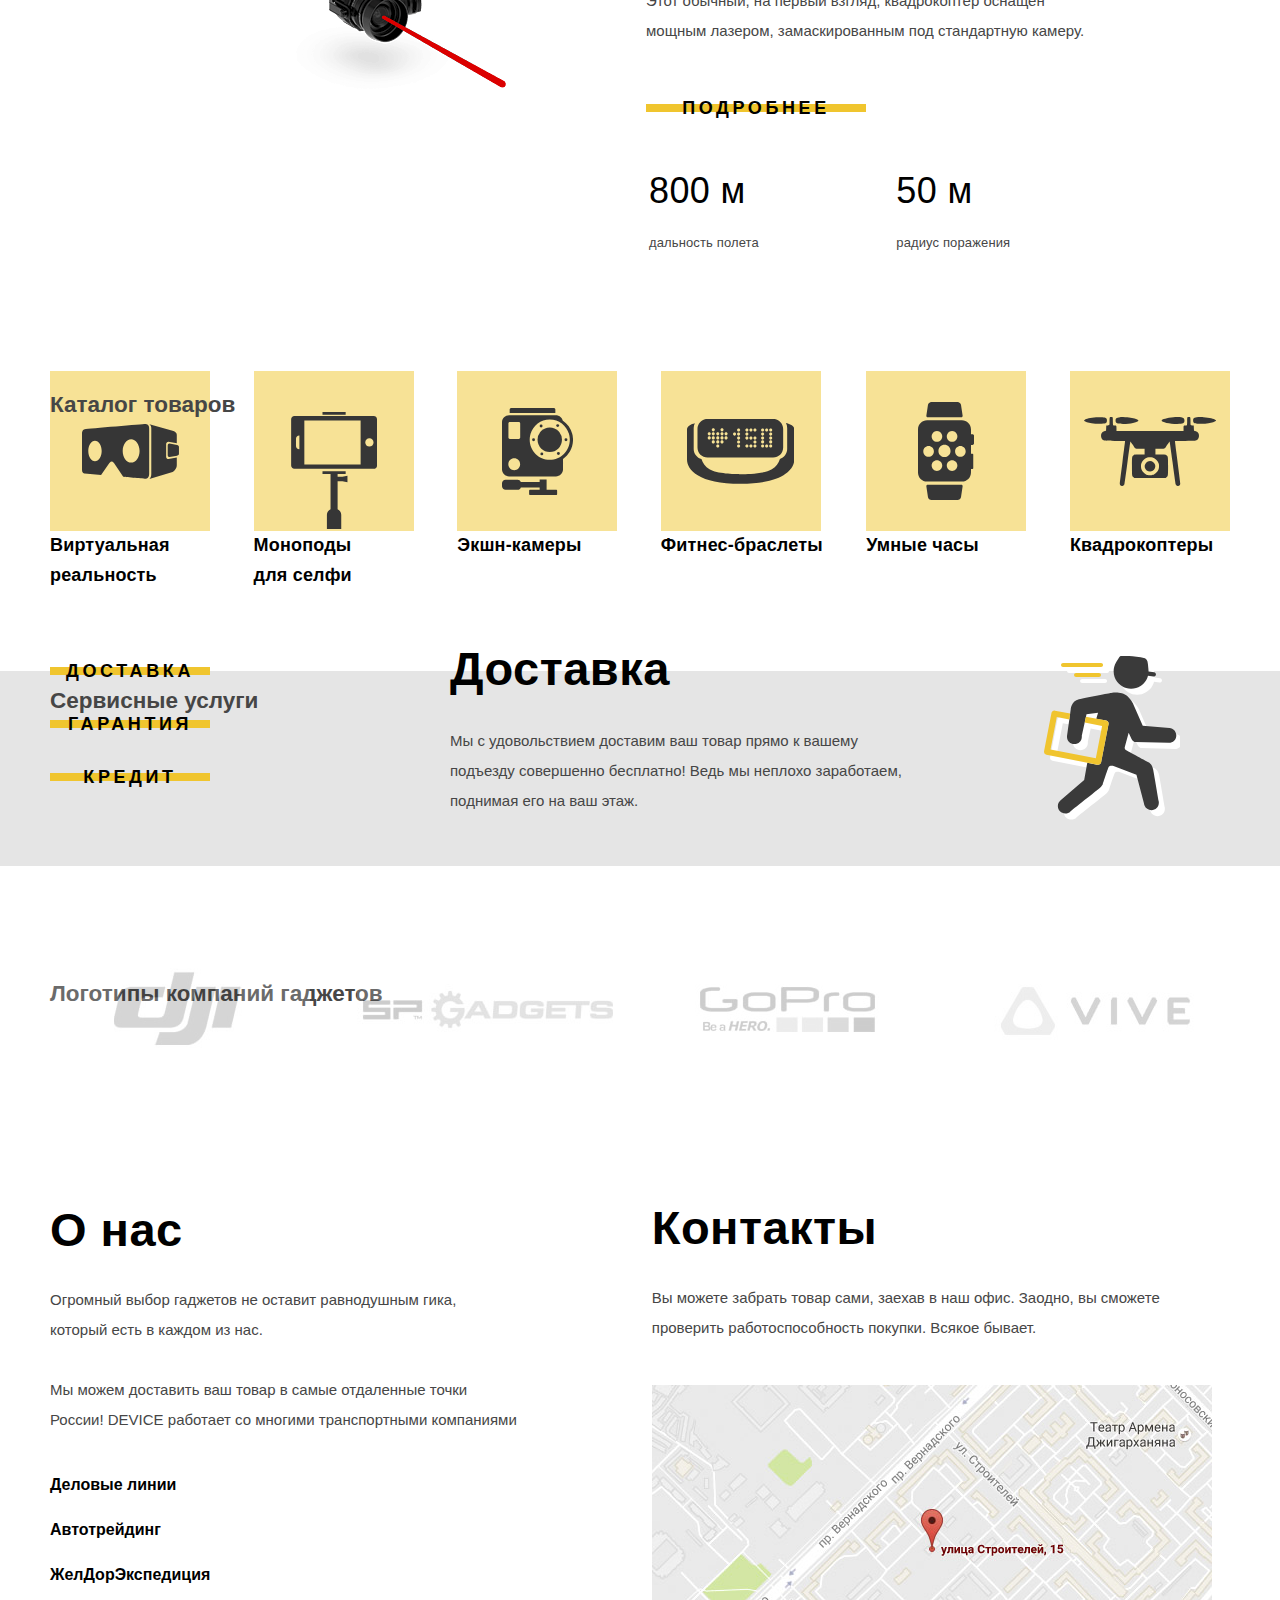
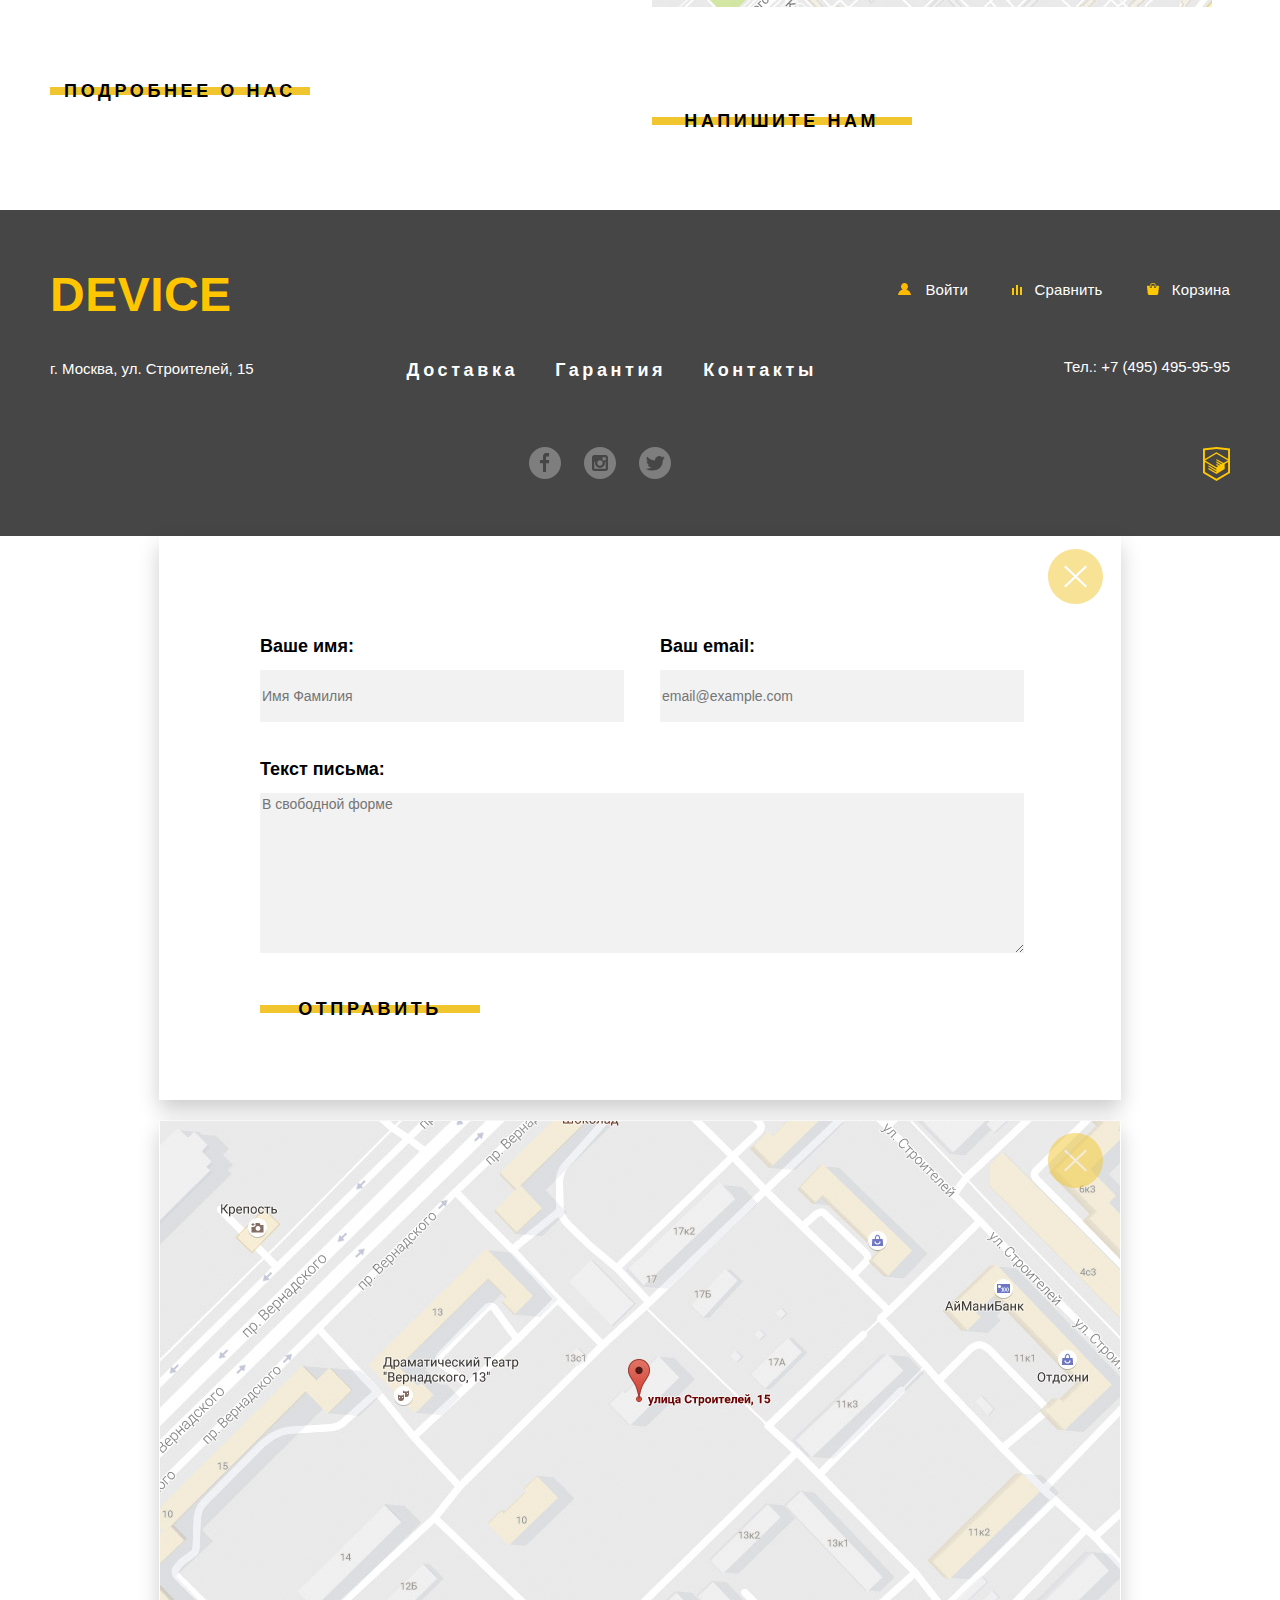
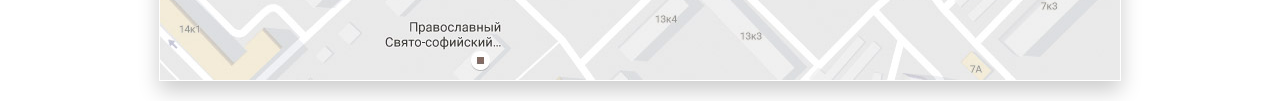
==== commit 86f923ae: "Закончил главную без js и услуг" ====
--- a/index.html
+++ b/index.html
@@ -68,7 +68,6 @@
 
 
             </nav>
-
         </header>
 
     </div>
@@ -106,7 +105,22 @@
                             </tbody>
                         </table>
                     </div>
-
+                    <ul class="slides-switches">
+                        <li class="slider-radio">
+
+                            <button class="slider-btn" type="button" name="button"><img width="13" height="13" src="./img/slider-button.svg" alt="">Первый слайд</button>
+                        </li>
+                        <li class="slider-radio">
+
+                            <button class="slider-btn" type="button" name="button"><img width="13" height="13" src="./img/slider-button-empty.svg" alt="">Второй слайд</button>
+                        </li>
+                        <li class="slider-radio">
+
+                            <button class="slider-btn" type="button" name="button"> <img width="13" height="13" src="./img/slider-button-empty.svg" alt="">Третий слайд</button>
+                        </li>
+                    </ul>
+
+                    <span class="popular-item-number">01</span>
                 </div>
                 <div class="popular-item">
                     <img src="img/slider-2.png" width="345" height="485" alt="Умный браслет">
@@ -132,6 +146,7 @@
                             </tbody>
                         </table>
                     </div>
+                    <span class="popular-item-number">02</span>
                 </div>
                 <div class="popular-item">
                     <img src="img/slider-3.png" width="526" height="334" alt="Квадрокоптер">
@@ -160,22 +175,9 @@
                             </tbody>
                         </table>
                     </div>
-                </div>
-                <ul class="slides-switches">
-                    <li class="slider-radio">
-
-                        <button class="slider-btn" type="button" name="button"><img src="./img/slider-button-empty.svg" alt="">Первый слайд</button>
-                    </li>
-                    <li class="slider-radio">
-
-                        <button class="slider-btn" type="button" name="button"><img src="./img/slider-button-empty.svg" alt="">Второй слайд</button>
-                    </li>
-                    <li class="slider-radio">
-
-                        <button class="slider-btn" type="button" name="button"> <img src="./img/slider-button-empty.svg" alt="">Третий слайд</button>
-                    </li>
-                </ul>
-                <!-- точки перехода слайдера -->
+                    <span class="popular-item-number">03</span>
+                </div>
+
             </section>
             <section class="products">
                 <h2 class="visually-hidden">Каталог товаров</h2>
@@ -424,18 +426,28 @@
 
     <section class="modal modal-login">
         <h2 class="visually-hidden">Личный кабинет</h2>
-        <form class="write-us" action="https://echo.htmlacademy.ru" method="post">
-            <label for="write-us-name">Ваше имя:</label>
-            <input type="text" name="write-us-name" id="write-us-name" value="" placeholder="Имя Фамилия" required>
-            <label for="write-us-email">Ваш email:</label>
-            <input type="email" name="write-us-email" id="write-us-email" value="" placeholder="email@example.com" required>
-            <label for="write-us-text">Текст письма:</label>
-            <textarea id="write-us-text" name="write-us-text" rows="8" cols="80" placeholder="В свободной форме"></textarea>
-            <div class="button-container">
-                <button type="submit" name="button" class="button">Отправить</button>
-            </div>
-
-        </form>
+        <div class="modal-container">
+            <form class="write-us" action="https://echo.htmlacademy.ru" method="post">
+                <div class="wrapper-name">
+                    <label for="write-us-name">Ваше имя:</label>
+                    <input type="text" name="write-us-name" id="write-us-name" value="" placeholder="Имя Фамилия" required>
+                </div>
+
+                <div class="wrapper-name">
+                    <label for="write-us-email">Ваш email:</label>
+                    <input type="email" name="write-us-email" id="write-us-email" value="" placeholder="email@example.com" required>
+                </div>
+
+
+                <label class="text-us" for="write-us-text">Текст письма:</label>
+                <textarea id="write-us-text" name="write-us-text" rows="8" cols="80" placeholder="В свободной форме"></textarea>
+                <div class="button-container">
+                    <button type="submit" name="button" class="button">Отправить</button>
+                </div>
+
+            </form>
+        </div>
+
         <button type="button" name="button" class="modal-close">
             <img src="img/modal-close.svg" alt="Закрыть">
             Закрыть
--- a/css/styles.css
+++ b/css/styles.css
@@ -133,6 +133,9 @@
     opacity: 0.3;
     border: none;
     background-color: inherit;
+    font-family: 'Open Sans', 'Arial', sans-serif;
+    font-size: 15px;
+    line-height: 24px;
 }
 
 .login,
@@ -702,6 +705,20 @@
 .main-header {
     width: 1160px;
     min-height: 297px;
+    position: relative;
+    margin-top: 40px;
+    padding-top: 1px;
+    z-index: 0;
+}
+
+.header-logo {
+    position: absolute;
+    top: -71px;
+    left: 60px;
+}
+
+.site-navigation {
+    margin-top: 40px;
 }
 
 .site-navigation-container,
@@ -793,6 +810,26 @@
     width: 1020px;
     margin: 0 60px;
     margin-bottom: 115px;
+    position: relative;
+    /* border:1px dashed green; */
+}
+
+.popular-item-number {
+    display: block;
+    font-size: 179.2px;
+    font-weight: bold;
+    color: #ffffff;
+    position: absolute;
+    right: 0;
+    top: 56px;
+}
+
+.popular .popular-item:first-of-type {
+    margin-left: 90px;
+    margin-right: 60px;
+    margin-top: -153px;
+    z-index: 1;
+    /* position: absolute; */
 }
 
 .popular-item-container {
@@ -802,11 +839,21 @@
 }
 
 .product-title {
-    margin-bottom: 38px;
+    margin-bottom: 35px;
+    margin-top: 71px;
+}
+
+.product-title::before {
+    content: '';
+    position: absolute;
+    width: 100px;
+    height: 7px;
+    background-color: #fff;
+    top: 31px;
 }
 
 .product-description {
-    margin-bottom: 63px;
+    margin-bottom: 58px;
     margin-top: 0;
 }
 
@@ -815,8 +862,8 @@
 }
 
 .button-popular:hover {
-    margin-bottom: 35px;
-    margin-top: -15px;
+    margin-bottom: 40px;
+    margin-top: -20px;
 }
 
 .table-description td {
@@ -850,115 +897,19 @@
     margin-bottom: 80px;
 }
 
-/* Services */
-.services {
-    width: 100%;
-}
-
-.button-services {
-    margin-bottom: 50px;
-}
-
-.button-services:hover,
-.button-services:active {
-    margin-bottom: 35px;
-    margin-top: -17px;
-}
-
-.service-list-container {
-    display: flex;
-    align-items: center;
-    margin-left: 400px;
-    margin-bottom: 94px;
-    margin-top: -245px;
-}
-
-.service-list-subcontainer {
-    display: flex;
-    flex-direction: column;
-    margin-right: 130px;
-}
-
-.service-list-container:first-of-type .service-list-subcontainer {
-    margin-right: 130px;
-}
-
-.service-list-container:nth-of-type(2) .service-list-subcontainer {
-    margin-right: 100px;
-}
-
-.service-list-container:last-of-type .service-list-subcontainer {
-    margin-right: 110px;
-}
-
-.service-list-title {
-    margin-bottom: 40px;
-}
-
-.info {
-    margin-top: 0;
-    margin-bottom: 50px;
-}
-
-.logotypes {
-    display: flex;
-    justify-content: space-between;
-}
-
-/* About-us and contacts */
-.about-us-title {
-    margin-bottom: 40px;
-    margin-top: 145px;
-}
-
-.contacts .about-us-title {
-    margin-top: 143px;
-}
-
-.us {
-    margin-bottom: 30px;
-}
-
-.about-us-list li {
-    margin-bottom: 5px;
-}
-
-.about-us-list li:last-child {
-    margin-bottom: 92px;
-}
-
-.contacts .service-list-description {
-    margin-bottom: 0;
-}
-
-.contacts img {
-    margin-bottom: 85px;
-    margin-top: 27px;
-}
-
-.wrapper {
-    display: flex;
-}
-
-.contacts {
-    margin-left: 135px;
-}
-
-.button-us:hover {
-    margin-top: -15px;
-}
-
-.button-us {
-    margin-bottom: 85px;
-}
-
 .slides-switches {
     list-style: none;
     display: flex;
     flex-direction: row;
-    /* border: 2px solid red; */
     align-items: center;
     height: 50px;
+    position: absolute;
+    right: 14px;
+    bottom: 118px;
+}
+
+.visually-hidden {
+    position: absolute;
 }
 
 .slider-btn {
@@ -972,6 +923,115 @@
     margin-right: 20px;
 }
 
+/* Services */
+.services {
+    width: 100%;
+    padding-top: 1px;
+}
+
+.button-services {
+    margin-bottom: 50px;
+    margin-top: -5px;
+}
+
+.button-services:hover,
+.button-services:active {
+    margin-bottom: 35px;
+    margin-top: -20px;
+}
+
+.service-list-container {
+    margin-left: 400px;
+    margin-bottom: 94px;
+    margin-top: -224px;
+    position: relative;
+}
+
+.service-list-subcontainer {
+    display: flex;
+    flex-direction: column;
+    margin-right: 130px;
+}
+
+.service-list-container:first-of-type .service-list-subcontainer {
+    margin-right: 130px;
+}
+
+.service-list-container:nth-of-type(2) .service-list-subcontainer {
+    margin-right: 100px;
+}
+
+.service-list-container:last-of-type .service-list-subcontainer {
+    margin-right: 110px;
+}
+
+.service-list-title {
+    margin-bottom: 42px;
+}
+
+.service-list-container img {
+    position: absolute;
+    top: 49px;
+    right: 50px;
+}
+
+.info {
+    margin-top: 0;
+    margin-bottom: 50px;
+}
+
+.logotypes {
+    display: flex;
+    justify-content: space-between;
+}
+
+/* About-us and contacts */
+.about-us-title {
+    margin-bottom: 40px;
+    margin-top: 145px;
+}
+
+.contacts .about-us-title {
+    margin-top: 143px;
+}
+
+.us {
+    margin-bottom: 30px;
+}
+
+.about-us-list li {
+    margin-bottom: 5px;
+}
+
+.about-us-list li:last-child {
+    margin-bottom: 92px;
+}
+
+.contacts .service-list-description {
+    margin-bottom: 0;
+}
+
+.contacts img {
+    margin-bottom: 85px;
+    margin-top: 27px;
+}
+
+.wrapper {
+    display: flex;
+}
+
+.contacts {
+    margin-left: 135px;
+}
+
+.button-us:hover {
+    margin-top: -15px;
+}
+
+.button-us {
+    margin-bottom: 85px;
+}
+
 /* FOOTER */
 .main-footer {
     padding-top: 1px;
@@ -1063,8 +1123,73 @@
     justify-content: center;
 }
 
-.main-footer .wrapper {
-    display: flex;
-}
-
-.main-footer .container {}
+/* Modal */
+.modal {
+    width: 960px;
+    border: 1px dashed transparent;
+    margin: 0 auto;
+    box-shadow: 0 10px 20px rgba(4, 6, 6, 0.2);
+}
+
+.modal h2 {
+    display: none;
+}
+
+.modal-login,
+.modal-map {
+    position: relative;
+    margin-bottom: 20px;
+}
+
+.modal-map {
+    height: 559px;
+}
+
+.modal-close {
+    position: absolute;
+    top: 11px;
+    right: 11px;
+}
+
+.modal-container {
+    display: flex;
+    flex-direction: row;
+    margin: 0 100px;
+    margin-top: 97px;
+}
+
+.write-us {
+    display: flex;
+    flex-wrap: wrap;
+    justify-content: space-between;
+}
+
+.wrapper-name {
+    display: flex;
+    flex-direction: column;
+}
+
+.write-us label {
+    margin-bottom: 12px;
+}
+
+.write-us-text {
+    margin-top: 35px;
+}
+
+.text-us {
+    margin-top: 35px;
+}
+
+#write-us-text {
+    margin-bottom: 52px;
+}
+
+.modal-login .button-container:hover {
+    margin-top: -10px;
+    margin-bottom: 64px;
+}
+
+.modal-login .button-container {
+    margin-bottom: 86px;
+}
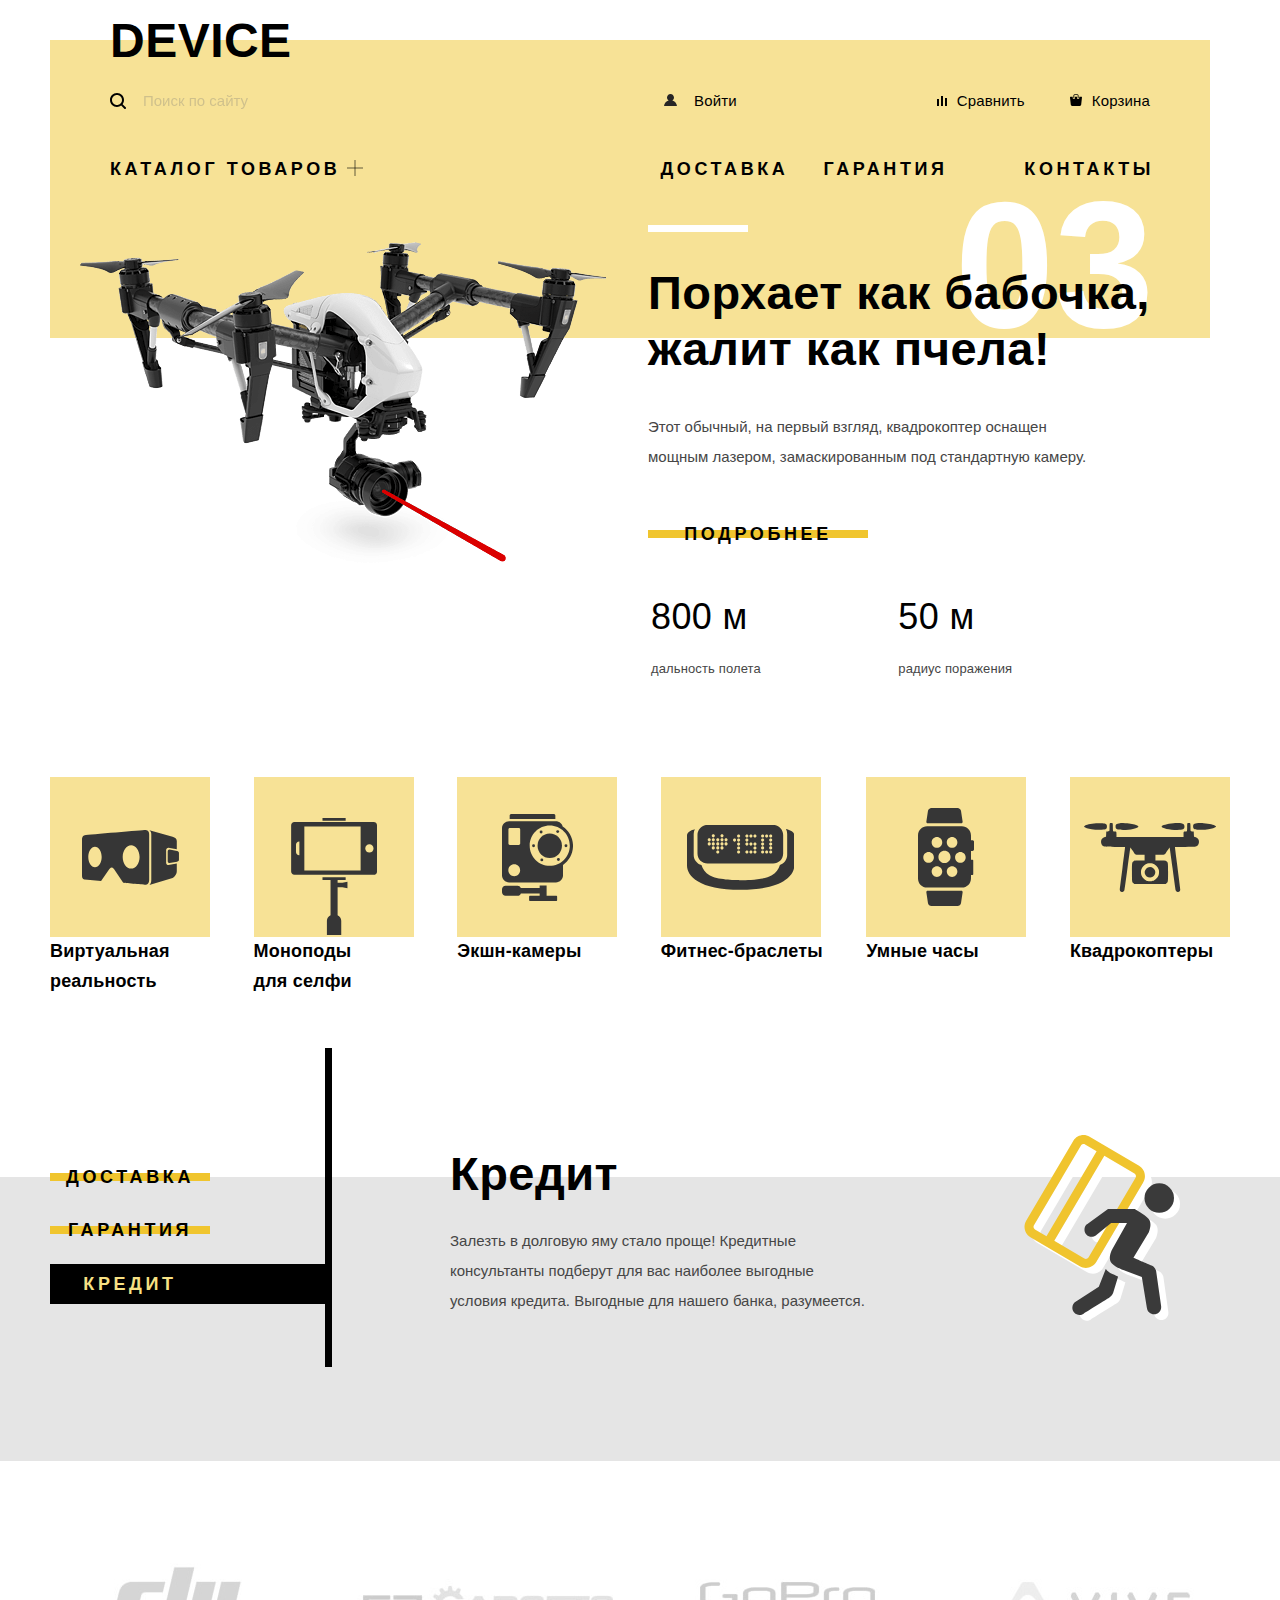
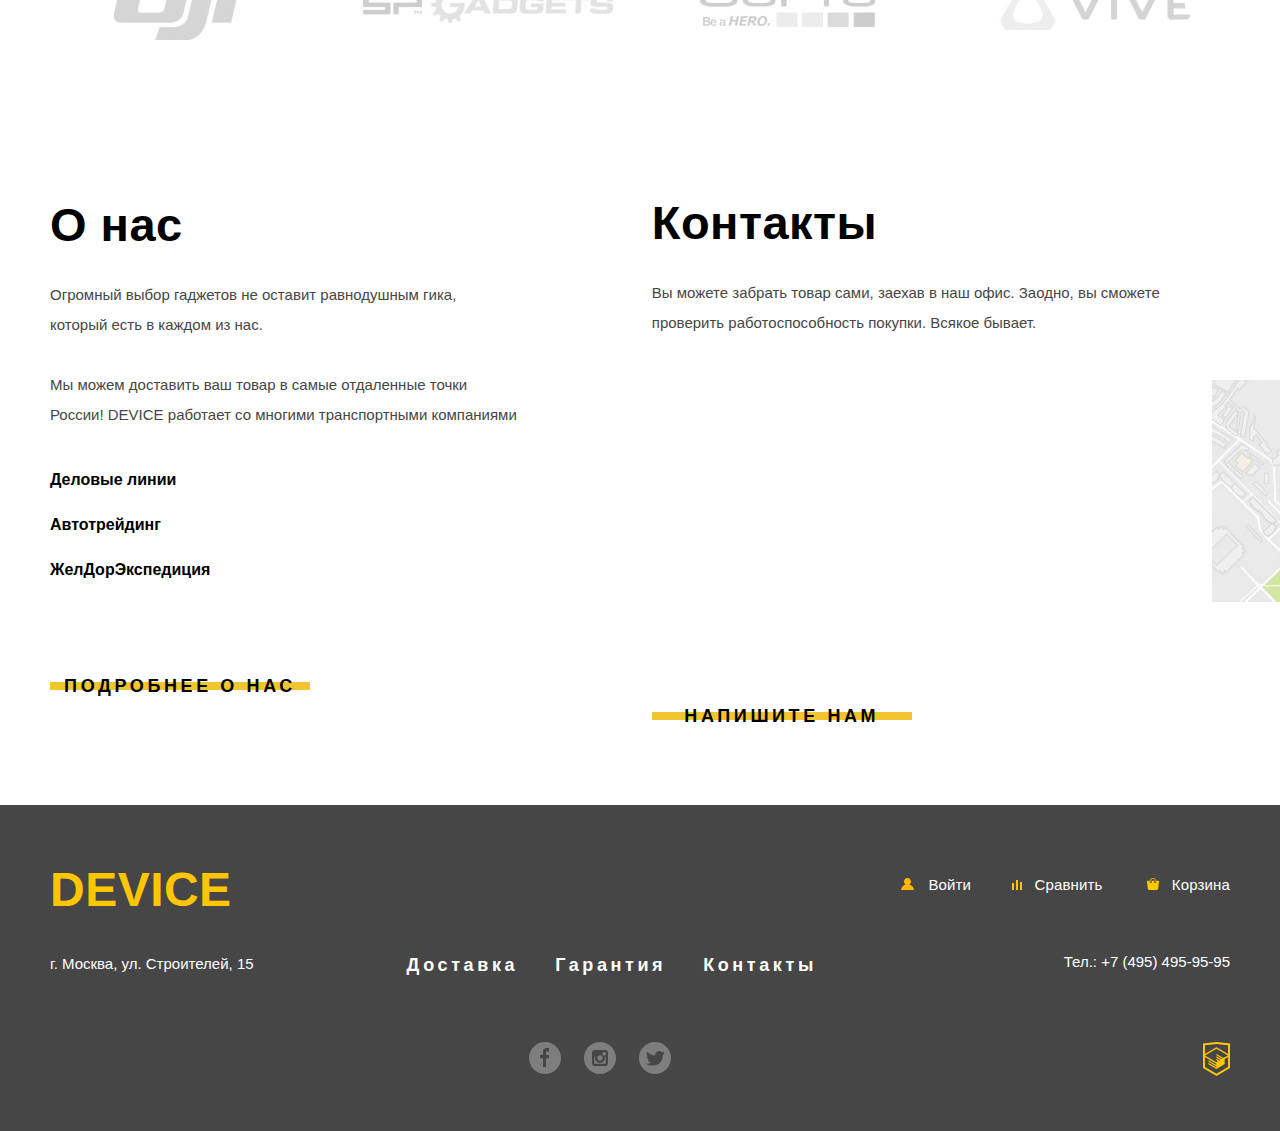
==== commit 9417cb98: "Доделал сайт" ====
--- a/index.html
+++ b/index.html
@@ -23,7 +23,7 @@
                     <!-- поиск по сайту -->
                     <ul class="login">
                         <li class="entry">
-                            <a href="login.html">
+                            <a href="login.html" class="login-link">
                                 <img src="img/user.svg" alt="Войти">
                                 Войти</a>
                         </li>
@@ -47,12 +47,18 @@
                     <li class="site-navigation-item">
                         <a class="site-navigation-parent" href="catalog.html">Каталог товаров</a>
                         <ul class="catalog">
-                            <li class="catalog-item"><a href="catalog.html">Виртуальная реальность</a></li>
-                            <li class="catalog-item"><a href="catalog.html">Моноподы для селфи</a></li>
-                            <li class="catalog-item"><a href="catalog.html">Экшн-камеры</a></li>
-                            <li class="catalog-item"><a href="catalog.html">Фитнес-браслеты</a></li>
-                            <li class="catalog-item"><a href="catalog.html">Умные часы</a></li>
-                            <li class="catalog-item"><a href="catalog.html">Квадрокоптеры</a></li>
+                            <div class="catalog-col-1">
+                                <li class="catalog-item"><a href="catalog.html">Виртуальная реальность</a></li>
+                                <li class="catalog-item"><a href="catalog.html">Моноподы для селфи</a></li>
+                                <li class="catalog-item"><a href="catalog.html">Экшн-камеры</a></li>
+                            </div>
+                            <div class="catalog-col-2">
+                                <li class="catalog-item"><a href="catalog.html">Фитнес-браслеты</a></li>
+                                <li class="catalog-item"><a href="catalog.html">Умные часы</a></li>
+                            </div>
+                            <div class="catalog-col-3">
+                                <li class="catalog-item"><a href="catalog.html">Квадрокоптеры</a></li>
+                            </div>
                         </ul>
                     </li>
                     <li class="site-navigation-item">
@@ -76,7 +82,7 @@
         <div class="container">
             <section class="popular">
                 <h2 class="visually-hidden">Популярные товары</h2>
-                <div class="popular-item">
+                <!-- <div class="popular-item popular-item-1">
                     <img src="img/slider-1.png" alt="Селфи-палка" width="384" height="486">
                     <div class="popular-item-container">
                         <p class="product-title">Делай селфи,<br> как Бен Стиллер!</p>
@@ -121,11 +127,11 @@
                     </ul>
 
                     <span class="popular-item-number">01</span>
-                </div>
-                <div class="popular-item">
+                </div> -->
+                <!-- <div class="popular-item popular-item-2">
                     <img src="img/slider-2.png" width="345" height="485" alt="Умный браслет">
                     <div class="popular-item-container">
-                        <p class="product-title">Худеем правильно</p>
+                        <p class="product-title">Худеем<br> правильно!</p>
                         <p class="product-description">
                             Мотивирующие фитнес-браслеты помогут найти в себе силы <br>
                             не пропускать занятия и соблюдать диету.
@@ -146,9 +152,9 @@
                             </tbody>
                         </table>
                     </div>
-                    <span class="popular-item-number">02</span>
-                </div>
-                <div class="popular-item">
+                    <span class="popular-item-number number-2">02</span>
+                </div> -->
+                <div class="popular-item popular-item-3">
                     <img src="img/slider-3.png" width="526" height="334" alt="Квадрокоптер">
                     <div class="popular-item-container">
                         <p class="product-title">Порхает как бабочка,<br>
@@ -175,7 +181,7 @@
                             </tbody>
                         </table>
                     </div>
-                    <span class="popular-item-number">03</span>
+                    <span class="popular-item-number number-3">03</span>
                 </div>
 
             </section>
@@ -266,7 +272,7 @@
 
                     </li>
                     <li>
-                        <div class="button-container button-services">
+                        <div class="button-container button-services button-services-active">
                             <a href="#" class="button">
                                 Кредит
                             </a>
@@ -274,7 +280,7 @@
 
                     </li>
                 </ul>
-                <div class="service-list-container">
+                <!-- <div class="service-list-container">
                     <div class="service-list-subcontainer">
                         <h3 class="service-list-title">Доставка</h3>
                         <p class="service-list-description info">
@@ -282,7 +288,7 @@
                         </p>
                     </div>
                     <img src="img/delivery.svg" alt="Доставка">
-                </div>
+                </div> -->
 
                 <!-- <div class="service-list-container">
                         <div class="service-list-subcontainer">
@@ -292,8 +298,8 @@
                                 Товар, не дом, конечно же.
                             </p>
                         </div>
-                        <img src="img/warranty.svg" alt="Гарантия">
-                    </div>
+                        <img src="img/warranty.svg" alt="Гарантия" class="img_warranty">
+                    </div> -->
 
                     <div class="service-list-container">
                         <div class="service-list-subcontainer">
@@ -303,8 +309,8 @@
                                 условия кредита. Выгодные для нашего банка, разумеется.
                             </p>
                         </div>
-                        <img src="img/credit.svg" alt="Кредит">
-                    </div> -->
+                        <img src="img/credit.svg" alt="Кредит" class="img_credit">
+                    </div>
             </div>
 
         </section>
@@ -329,7 +335,7 @@
                     <li>ЖелДорЭкспедиция</li>
                 </ul>
                 <div class="button-container button-us">
-                    <a href="catalog.html" class="button">
+                    <a href="catalog.html" class="button map-button">
                         Подробнее о нас
                     </a>
                 </div>
@@ -337,7 +343,9 @@
             <section class="contacts">
                 <h2 class="about-us-title">Контакты</h2>
                 <p class="service-list-description">Вы можете забрать товар сами, заехав в наш офис. Заодно, вы сможете<br> проверить работоспособность покупки. Всякое бывает.</p>
-                <p>
+
+                <p class="map-container">
+                    <iframe src="https://www.google.com/maps/embed?pb=!1m18!1m12!1m3!1d1590.3691329375115!2d37.528786819819345!3d55.68687366821263!2m3!1f0!2f0!3f0!3m2!1i1024!2i768!4f13.1!3m3!1m2!1s0x46b54cf65f5c8955%3A0x694710ccd55501e!2z0YPQuy4g0KHRgtGA0L7QuNGC0LXQu9C10LksIDE1LCDQnNC-0YHQutCy0LAsIDExOTMxMQ!5e0!3m2!1sru!2sru!4v1554218781279!5m2!1sru!2sru" width="560" height="222" frameborder="0" style="border:0" allowfullscreen class="map"></iframe>
                     <img src="img/map.jpg" alt="улица Строителей, 15">
                 </p>
                 <!-- Здесь будет карта -->
@@ -391,7 +399,7 @@
                     <ul class="footer-login">
                         <li class="entry">
 
-                            <a href="login.html">
+                            <a href="login.html" class="login-link">
                                 <img class="user-img" src="img/user.svg" alt="Войти">
                                 Войти</a>
                         </li>
@@ -430,12 +438,12 @@
             <form class="write-us" action="https://echo.htmlacademy.ru" method="post">
                 <div class="wrapper-name">
                     <label for="write-us-name">Ваше имя:</label>
-                    <input type="text" name="write-us-name" id="write-us-name" value="" placeholder="Имя Фамилия" required>
+                    <input type="text" name="write-us-name" id="write-us-name" value="" placeholder="Имя Фамилия">
                 </div>
 
                 <div class="wrapper-name">
                     <label for="write-us-email">Ваш email:</label>
-                    <input type="email" name="write-us-email" id="write-us-email" value="" placeholder="email@example.com" required>
+                    <input type="email" name="write-us-email" id="write-us-email" value="" placeholder="email@example.com">
                 </div>
 
 
@@ -456,12 +464,18 @@
 
     <section class="modal modal-map">
         <h2 class="visually-hidden">Как до нас добраться</h2>
+        <iframe src="https://www.google.com/maps/embed?pb=!1m18!1m12!1m3!1d1590.3691329375115!2d37.528786819819345!3d55.68687366821263!2m3!1f0!2f0!3f0!3m2!1i1024!2i768!4f13.1!3m3!1m2!1s0x46b54cf65f5c8955%3A0x694710ccd55501e!2z0YPQuy4g0KHRgtGA0L7QuNGC0LXQu9C10LksIDE1LCDQnNC-0YHQutCy0LAsIDExOTMxMQ!5e0!3m2!1sru!2sru!4v1554218781279!5m2!1sru!2sru" width="960" height="559" frameborder="0" style="border:0" allowfullscreen></iframe>
         <img src="img/map-big.jpg" width="960" height="559" alt="улица Строителей, 15">
         <button type="button" name="button" class="modal-close">
             <img src="img/modal-close.svg" alt="Закрыть">
             Закрыть
         </button>
     </section>
+
+
+
+    <script type="text/javascript" src="js/popup.js"></script>
+    <script type="text/javascript" src="js/map.js"></script>
 </body>
 
 </html>
--- a/css/styles.css
+++ b/css/styles.css
@@ -36,6 +36,14 @@
 ul {
     margin: 0;
     padding: 0;
+}
+
+.visually-hidden {
+    position: absolute;
+    width: 1px;
+    height: 1px;
+    overflow: hidden;
+    clip: rect(0 0 0 0);
 }
 
 /* main-header start */
@@ -129,6 +137,10 @@
     letter-spacing: 0.01em;
 }
 
+.catalog {
+    font-size:15px;
+}
+
 #search {
     opacity: 0.3;
     border: none;
@@ -202,7 +214,8 @@
 }
 
 /* popular end */
-.products-catalog {
+.products-catalog,
+.products-list {
     list-style: none;
 }
 
@@ -245,6 +258,7 @@
 
 .services-list {
     list-style: none;
+    position: relative;
 }
 
 .service-list-title {
@@ -259,23 +273,26 @@
     position: relative;
 }
 
-.button-services:active {
+.button-services:active{
     background-color: #000000;
     color: #f7e184;
 }
 
-.button-services:active a {
+
+
+.button-services:active a,
+ .button-services-active a {
     color: inherit;
 }
 
-.button-services::after {
+.button-services-active::after {
     content: '';
     position: absolute;
     width: 120px;
     height: 40px;
     background-color: #000000;
     right: -120px;
-    opacity: 0;
+    opacity: 1;
     transition: all 0.5s;
 }
 
@@ -284,14 +301,15 @@
     opacity: 1;
 }
 
-.button-services::before {
+.services-list li:first-child .button-services::before {
     content: '';
     position: absolute;
     width: 7px;
     height: 319px;
     background: #000000;
-    right: -127px;
-    opacity: 0;
+    left:275px;
+    margin-top:60px;
+    opacity: 1;
     transition: all 0.5s;
 }
 
@@ -432,8 +450,8 @@
 
 .write-us input {
     border: none;
-    width: 360px;
-    height: 50px;
+    width: 345px;
+    min-height: 50px;
     background-color: #f2f2f2;
     outline: none;
     font-family: "Open Sans", "Arial", sans-serif;
@@ -458,7 +476,7 @@
 } */
 .write-us textarea {
     width: 760px;
-    height: 156px;
+    height: 137px;
     background-color: #f2f2f2;
     border: none;
     font-family: "Open Sans", "Arial", sans-serif;
@@ -473,6 +491,7 @@
     border: none;
     background-color: transparent;
     outline: none;
+    cursor: pointer;
 }
 
 .modal-close {
@@ -497,7 +516,14 @@
     font-weight: 300;
 }
 
-.breadcrumbs li,
+.catalog-title {
+    font-size: 47px;
+    line-height: 48px;
+    font-weight: bold;
+    color: #000000;
+    letter-spacing: 0.01em;
+}
+
 .sorting-of-type li,
 .sorting-quantity li {
     font-family: "Open Sans", "Arial", sans-serif;
@@ -508,18 +534,34 @@
     list-style: none;
 }
 
+.breadcrumbs li {
+    color: rgba(0, 0, 0, 0.3);
+    font-family: "Open Sans", "Arial", sans-serif;
+    font-size: 14px;
+    line-height: 24px;
+    font-weight: 300;
+    list-style: none;
+}
+
 .breadcrumbs a {
     color: inherit;
 }
 
-.breadcrumbs li:hover,
 .sorting-of-type li:hover,
 .sorting-quantity li:hover {
     opacity: 0.6;
 }
 
+.breadcrumbs li:hover {
+    color: rgba(0, 0, 0, 0.6);
+}
+
+.breadcrumbs li:last-child:hover {
+    color: rgba(0, 0, 0, 0.3);
+}
+
 .breadcrumbs li:active {
-    opacity: 0.1;
+    color: rgba(0, 0, 0, 0.1);
 }
 
 .sorting-of-type li:active,
@@ -541,40 +583,34 @@
 .top::after {
     content: '';
     display: inline-block;
-    position: absolute;
     width: 0;
     height: 0;
     border-style: solid;
     border-width: 0 5.5px 10px 5.5px;
     border-color: transparent transparent #000000 transparent;
-    top: 0;
-    right: -100px;
 }
 
 .bottom::after {
     content: '';
-    position: absolute;
     display: inline-block;
     width: 0;
     height: 0;
     border-style: solid;
     border-width: 10px 5.5px 0 5.5px;
     border-color: #000000 transparent transparent transparent;
-    top: -28px;
-    right: 0px;
 }
 
 .sorting-container {
     background-color: #ebebeb;
 }
 
-.filters h2 {
+.filter-title {
     font-size: 16px;
     line-height: 24px;
     letter-spacing: 0.2em;
     color: #000000;
     font-weight: bold;
-    background-color: #dcdcdc;
+    text-transform: uppercase;
 }
 
 .filters legend {
@@ -611,6 +647,16 @@
     outline: none;
 }
 
+.sorting-container h2 {
+    font-size: 16px;
+    line-height: 24px;
+    color: #000000;
+    letter-spacing: 0.2em;
+    font-weight: bold;
+    text-transform: uppercase;
+    margin:0;
+}
+
 .product-compare {
     font-family: "Open Sans", Arial, sans-serif;
     font-size: 13px;
@@ -628,11 +674,12 @@
     opacity: 0.1;
 }
 
-.product-item h3 {
+.product-list-item h3 {
     font-size: 18px;
     color: #000000;
     font-weight: bold;
-    line-height: 0.01em;
+    letter-spacing: 0.01em;
+    line-height: 24px;
 }
 
 .product-price {
@@ -671,11 +718,13 @@
 .pagination-button button {
     border: none;
     background-color: inherit;
+    font-family: inherit;
+    color: #000000;
     font-weight: bold;
+    text-transform: uppercase;
     font-size: 16px;
     line-height: 24px;
     letter-spacing: 0.2em;
-    color: #000000;
 }
 
 .pagination-button button:hover {
@@ -708,7 +757,6 @@
     position: relative;
     margin-top: 40px;
     padding-top: 1px;
-    z-index: 0;
 }
 
 .header-logo {
@@ -718,7 +766,7 @@
 }
 
 .site-navigation {
-    margin-top: 40px;
+    margin-top: 44px;
 }
 
 .site-navigation-container,
@@ -728,7 +776,7 @@
     margin: 0 60px;
     /* border:1px solid red; */
     align-items: center;
-    margin-bottom: 50px;
+    margin-bottom: 40px;
     width: 1040px;
     justify-content: space-between;
 }
@@ -738,16 +786,33 @@
     display: flex;
     justify-content: center;
     align-items: center;
+    position: relative;
     /* border:1px solid black; */
 }
 
-.search label {
-    display: none;
-}
-
-.search button {
-    display: none;
-}
+.search-btn::after {
+    content: '';
+    width: 383px;
+    height:2px;
+    background-color: #000000;
+    position: absolute;
+    bottom: -2px;
+    right: 0;
+
+}
+
+.search-btn {
+    position: absolute;
+    right: -172px;
+    opacity: 0;
+}
+
+#search:focus~.search-btn {
+    opacity: 1;
+    transition-property: opacity;
+    transition-duration: 1s;
+}
+
 
 .compare-cart {
     display: flex;
@@ -787,9 +852,6 @@
     margin-right: 15px;
 }
 
-.catalog {
-    display: none;
-}
 
 .site-navigation-item:last-child {
     margin-left: auto;
@@ -803,6 +865,63 @@
 .site-navigation-item:nth-child(3) {
     margin-left: 35px;
 }
+
+.catalog {
+    position: absolute;
+    display: none;
+    padding-top:20px;
+    background-color: #f7e296;
+    z-index: 2;
+    min-height: 137px;
+    width: 1098px;
+    left: -60px;
+    padding-left: 60px;
+}
+
+.catalog li {
+    margin: 0;
+    padding: 0;
+}
+
+.catalog-col-1,
+ .catalog-col-2{
+    margin-right: 50px;
+}
+
+.site-navigation-item {
+    z-index: 2;
+}
+
+.site-navigation-item:hover .catalog {
+    display: flex;
+}
+
+.site-navigation-item:first-child {
+    position: relative;
+}
+
+.site-navigation-item:first-child::after {
+    content: '';
+    width: 16px;
+    height: 2px;
+    background-color: #000000;
+    opacity: 0.3;
+    position: absolute;
+    right: -23px;
+    top: 10px;
+}
+
+.site-navigation-item:first-child::before {
+    content: '';
+    width: 2px;
+    height: 16px;
+    background-color: #000000;
+    opacity: 0.3;
+    position: absolute;
+    top: 3px;
+    right: -16px;
+}
+
 
 /* Popular-items */
 .popular-item {
@@ -824,10 +943,14 @@
     top: 56px;
 }
 
-.popular .popular-item:first-of-type {
+.number-2 {
+    right: 13px;
+}
+
+.popular .popular-item-1 {
     margin-left: 90px;
     margin-right: 60px;
-    margin-top: -153px;
+    margin-top: -144px;
     z-index: 1;
     /* position: absolute; */
 }
@@ -874,27 +997,48 @@
     padding-bottom: 15px;
 }
 
-.popular-item:nth-of-type(2) {
+.popular-item-2 {
     margin-bottom: 95px;
-}
-
-.popular-item:nth-of-type(2) .popular-item-container {
-    margin-left: 170px;
-}
-
-.popular-item:last-of-type {
+    margin-left: 114px;
+    margin-right: 60px;
+    margin-top: -144px;
+    z-index: 1;
+}
+
+.popular-item-2 .popular-item-container {
+    margin-left: 140px;
+}
+
+
+.popular-item-3 {
     margin-left: 30px;
     width: 1076px;
-}
-
-.popular-item:last-of-type .popular-item-container {
-    margin-left: 40px;
+    margin-bottom: 95px;
+    margin-top: -144px;
+    z-index: 1;
+}
+
+.popular-item-3 img {
+    margin-top: 48px;
+}
+
+.number-3 {
+    z-index: 0;
+    right: 2px;
+}
+
+.popular-item-3 .product-title {
+    z-index: 1;
+}
+
+.popular-item-3 .popular-item-container {
+    margin-left: 42px;
 }
 
 .products-catalog {
     display: flex;
     justify-content: space-between;
-    margin-bottom: 80px;
+    margin-bottom: 180px;
 }
 
 .slides-switches {
@@ -936,14 +1080,22 @@
 
 .button-services:hover,
 .button-services:active {
-    margin-bottom: 35px;
+    margin-bottom: 33px;
+    margin-top: -20px;
+}
+
+.button-services-active {
+    background-color: #000000;
+    color: #f7e184;
+    min-height: 40px;
+    margin-bottom: 33px;
     margin-top: -20px;
 }
 
 .service-list-container {
     margin-left: 400px;
     margin-bottom: 94px;
-    margin-top: -224px;
+    margin-top: -225px;
     position: relative;
 }
 
@@ -966,13 +1118,28 @@
 }
 
 .service-list-title {
-    margin-bottom: 42px;
+    margin-bottom: 37px;
+}
+
+.service-list-container .service-list-description {
+    margin-top:0;
+    margin-bottom: 0;
+    margin-bottom:145px;
+
 }
 
 .service-list-container img {
     position: absolute;
     top: 49px;
     right: 50px;
+}
+
+.service-list-container .img_warranty {
+    top:25px;
+}
+
+.service-list-container .img_credit {
+    top:23px;
 }
 
 .info {
@@ -1011,11 +1178,22 @@
     margin-bottom: 0;
 }
 
+.contacts iframe,
 .contacts img {
     margin-bottom: 85px;
     margin-top: 27px;
 }
 
+.map-container {
+    position: relative;
+}
+
+.map-container img {
+    position: absolute;
+    top: 0;
+    z-index: -1;
+}
+
 .wrapper {
     display: flex;
 }
@@ -1026,6 +1204,7 @@
 
 .button-us:hover {
     margin-top: -15px;
+    margin-bottom: 68px;
 }
 
 .button-us {
@@ -1076,7 +1255,7 @@
 
 .footer-compare-cart {
     display: flex;
-    margin-left: 44px;
+    margin-left: 41px;
 }
 
 .footer-login img {
@@ -1124,25 +1303,516 @@
 }
 
 /* Modal */
+
+
+/* Сетки 2 страница */
+.login-checked {
+    display: flex;
+}
+
+.user {
+    margin-right: 13px;
+}
+
+.user img {
+    margin-right: 10px;
+}
+
+.catalog-compare-cart {
+    margin-left: 68px;
+}
+
+.catalog-header {
+    min-height: 186px;
+}
+
+.catalog-main {
+    width: 1100px;
+    padding: 0 20px;
+    padding-left: 60px;
+    margin: 0 auto;
+}
+
+
+.catalog-title {
+    margin: 0;
+    padding: 0;
+    margin-top: 40px;
+    margin-bottom: 30px;
+}
+
+.breadcrumbs {
+    display: flex;
+}
+
+.breadcrumbs li {
+    position: relative;
+    margin-right: 35px;
+}
+
+.breadcrumbs li::after {
+    content: '';
+    width: 4px;
+    height: 1px;
+    background-color: #000000;
+    position: absolute;
+    top: 11px;
+    right: -16px;
+    transform: rotate(45deg);
+}
+
+.breadcrumbs li::before {
+    content: '';
+    width: 4px;
+    height: 1px;
+    background-color: #000000;
+    position: absolute;
+    bottom: 10px;
+    right: -16px;
+    transform: rotate(-45deg);
+}
+
+.breadcrumbs li:last-child::before,
+.breadcrumbs li:last-child::after {
+    display: none;
+}
+
+.breadcrumbs {
+    margin-bottom: 45px;
+}
+
+.filters::before {
+    content: '';
+    width: 100%;
+    min-height: 1241px;
+    background-color: #ebebeb;
+    position: absolute;
+    left: -70%;
+    z-index: -1;
+}
+
+.filter-title {
+    padding: 23px 0;
+    margin:0;
+}
+
+.title-color {
+    background-color: #dcdcdc;
+    width: 100%;
+}
+
+.title-color::before {
+    content:'';
+    height: 70px;
+    width: 50%;
+    position: absolute;
+    background-color: #dcdcdc;
+    left: 0;
+    z-index: -1;
+}
+
+.title-color .catalog-main {
+    padding: 0;
+}
+
+.form-filters fieldset {
+    padding: 0;
+    margin: 0;
+}
+
+.form-filters button {
+    cursor: pointer;
+}
+
+.form-filters {
+    display: flex;
+    flex-direction: column;
+}
+
+.filters .form-filters-fieldset:first-child {
+    margin-top: 63px;
+}
+
+.label-color {
+    display: block;
+}
+
+
+.check__box {
+    background-image: url(../img/checkbox-off.svg);
+    background-repeat: no-repeat;
+    width: 27px;
+    height: 23px;
+    position: absolute;
+    left: -35px;
+}
+
+.form-filters input[type="checkbox"]:checked+span {
+    background-image: url(../img/checkbox-on.svg);
+}
+
+.label-color:hover .check__box {
+    opacity: 0.6;
+}
+
+.label-color:active .check__box {
+    opacity: 1;
+}
+
+.form-filters input[type="checkbox"]:disabled+.check__box {
+    opacity:0.25;
+}
+
+.form-filters input[type="checkbox"]:disabled ~ span {
+    color:#a6a6a6;
+}
+
+.label-color {
+    margin-left: 35px;
+    position: relative;
+}
+
+.label-color:last-child {
+    margin-bottom: 50px;
+}
+
+.legend-color {
+    margin-bottom: 23px;
+}
+
+.legend-price {
+    margin-bottom: 30px;
+}
+
+.label-bluetooth {
+    display: block;
+    position: relative;
+    margin-left: 35px;
+    margin-bottom: 10px;
+}
+
+.radio {
+    background-image: url(../img/radio-off.svg);
+    background-repeat: no-repeat;
+    position: absolute;
+    width: 25px;
+    height: 25px;
+    left: -35px;
+}
+
+.form-filters input[type="radio"]:checked+.radio {
+    background-image: url(../img/radio-on.svg);
+    background-repeat: no-repeat;
+}
+
+.label-bluetooth:hover .radio {
+    opacity: 0.6;
+}
+
+.label-bluetooth:active .radio {
+    opacity: 1;
+}
+
+.form-filters input[type="radio"]:disabled+.radio {
+    opacity:0.25;
+}
+
+.form-filters input[type="radio"]:disabled ~ span {
+    color:#a6a6a6;
+}
+
+.legend-bluetooth {
+    margin-bottom: 25px;
+}
+
+.form-filters .button-container {
+    margin-top: 48px;
+    margin-bottom:
+}
+
+.form-filters .button-container:hover {
+    margin-top: 24px;
+}
+
+.sorting-container h2 {
+    padding:23px 0;
+}
+
+.sorting-container::before {
+    content:'';
+    width: 100%;
+    height: 70px;
+    position: absolute;
+    right: 0;
+    z-index: -2;
+    background-color: #ebebeb;
+}
+
+.sorting-container, .sorting-of-type,
+.sorting-quantity {
+    display: flex;
+    align-items: baseline;
+}
+
+.sorting-of-type {
+    margin-left: 50px;
+}
+
+.sorting-of-type li {
+    margin-right:25px;
+}
+
+.sorting-quantity {
+    margin-left:auto;
+}
+
+.sorting-quantity li:first-child {
+    margin-right: 19px;
+}
+
+.products-list {
+    display: flex;
+    flex-wrap: wrap;
+}
+
+.product-list-item {
+    margin-right: 40px;
+    position: relative;
+}
+
+.product-list-item:nth-child(2n) {
+    margin-right: 0;
+}
+
+.product-list-item h3 {
+    display: flex;
+    justify-content: space-between;
+    align-items: baseline;
+    flex-wrap: wrap;
+    margin-top: 30px;
+}
+
+.product-list-item p {
+    margin: 0;
+}
+
+.product-list-item-hover {
+    width: 360px;
+    height: 379px;
+    display: none;
+    justify-content: center;
+    align-items: center;
+    flex-direction: column;
+    position: absolute;
+    top: 0;
+}
+
+.product-list-item:hover img {
+    opacity: 0.7;
+}
+
+.product-list-item:hover .product-list-item-hover {
+    display: flex;
+}
+
+.product-list-item-hover .button-container {
+    margin-bottom: 29px;
+}
+
+.product-list-item-hover .button-container:hover {
+    margin-bottom: 12px;
+    margin-top:-15px;
+}
+
+.product-list-item-hover a {
+    display: block;
+}
+
+.mark {
+    font-size: 14px;
+    letter-spacing: 0.05em;
+    line-height: 24px;
+    font-weight: bold;
+    color: rgba(0, 0, 0, 0.2);
+    text-transform: uppercase;
+    position: absolute;
+    top: 50px;
+    right: 35px;
+}
+
+.mark::after {
+    content: '';
+    width: 56px;
+    height: 56px;
+    border: 2px solid rgba(0, 0, 0, 0.1);
+    border-radius: 50%;
+    position: absolute;
+    right: -13px;
+    top: -20px;
+}
+
+.pagination-list {
+    display: flex;
+    justify-content: space-between;
+    align-items: center;
+    margin-bottom:78px;
+}
+
+.pagination-button:first-of-type button {
+    padding:23px;
+}
+
+.pagination-button:last-of-type button {
+    padding:23px;
+}
+
+.pagination-item-container {
+    display: flex;
+    align-items: center;
+}
+
+.pagination-item {
+    margin-right: 30px;
+}
+
+.pagination-item:last-child {
+    margin-right: 0;
+}
+
+.flex-container {
+    display: flex;
+    justify-content: space-between;
+   width: 1100px;
+   padding: 0 20px;
+   padding-left: 60px;
+   margin: 0 auto;
+}
+
+.sorting-container,
+.products-list {
+    padding-left:72px;
+}
+
+.pagination-list {
+    margin-left: 72px;
+}
+
+.filters {
+    min-width: 268px;
+}
+
+.sorting-container {
+    margin-bottom: 51px;
+}
+
+.footer-login-checked {
+display: flex;
+flex-direction: column;
+align-items: flex-end;
+justify-content: center;
+position: relative;
+}
+
+.main-footer .exit {
+    position: absolute;
+    top:23px;
+}
+
+.inner-page .footer-user img {
+    margin-right:8px;
+}
+
+.site-navigation-list {
+    position: relative;
+}
+
+
+.range-block {
+    position: relative;
+    margin-bottom: 65px;
+}
+
+.range {
+    background-color: #dbdbdb;
+    width: 201px;
+    height: 2px;
+}
+
+.range::before {
+    content: '';
+    width: 110px;
+    height: 2px;
+    background-color: #91c92f;
+    position: absolute;
+    top: 0;
+    left: 0;
+}
+
+.range-price {
+    position: absolute;
+    font-size: 14px;
+    line-height: 24px;
+    font-weight: lighter;
+    color: rgba(0, 0, 0, 0.2);
+    top:14px;
+}
+
+.range-price::after {
+    content:'';
+    width: 4px;
+    height: 4px;
+    background-color:#ababab;
+    border:8px solid #ffffff;
+    border-radius: 50%;
+    position: absolute;
+    top: -23px;
+    left:0;
+    box-shadow: 0 3px 0 0 #dadada;
+}
+
+
+.left {
+    left:0;
+}
+.right {
+    left: 85px;
+}
+
+.right::after {
+    left:17px;
+}
+
+
+
+
+
 .modal {
     width: 960px;
-    border: 1px dashed transparent;
-    margin: 0 auto;
     box-shadow: 0 10px 20px rgba(4, 6, 6, 0.2);
-}
-
-.modal h2 {
-    display: none;
+    position: fixed;
+    overflow: hidden;
 }
 
 .modal-login,
 .modal-map {
-    position: relative;
     margin-bottom: 20px;
+}
+
+.modal-login {
+    left:50%;
+    top:50%;
+    transform: translate(-50%, -50%) scale(0);
+    background-color: #ffffff;
+    z-index: 2;
 }
 
 .modal-map {
     height: 559px;
+    left:50%;
+    top:50%;
+    transform: translate(-50%, -50%) scale(0);
+    background-color: #ffffff;
+    z-index: 2;
 }
 
 .modal-close {
@@ -1177,12 +1847,19 @@
     margin-top: 35px;
 }
 
+#write-us-name,
+#write-us-email {
+    padding-left: 15px;
+}
+
 .text-us {
     margin-top: 35px;
 }
 
 #write-us-text {
     margin-bottom: 52px;
+    padding-top: 17px;
+    padding-left: 9px;
 }
 
 .modal-login .button-container:hover {
@@ -1193,3 +1870,42 @@
 .modal-login .button-container {
     margin-bottom: 86px;
 }
+
+
+.modal-show {
+    animation-name: scale;
+    animation-duration: 0.6s;
+    animation-fill-mode: forwards;
+    transform: translate(-50%,-50%) scale(0);
+}
+@keyframes scale {
+    to {
+        transform: translate(-50%,-50%) scale(1);
+    }
+}
+
+.modal-error {
+    animation-name: error;
+    animation-duration: 0.6s;
+}
+@keyframes error {
+    0%,100% {
+        border:1px solid red;
+        transform: translate(-50%,-50%);
+    }
+    10%,30%,50%,70%,90% {
+        border:1px solid red;
+        transform: translate(-55%,-50%);
+    }
+    20%,40%,60%,80% {
+        border:1px solid red;
+        transform: translate(-45%,-50%);
+    }
+    100% {
+        border:none;
+    }
+}
+
+.map {
+    position: relative;
+}
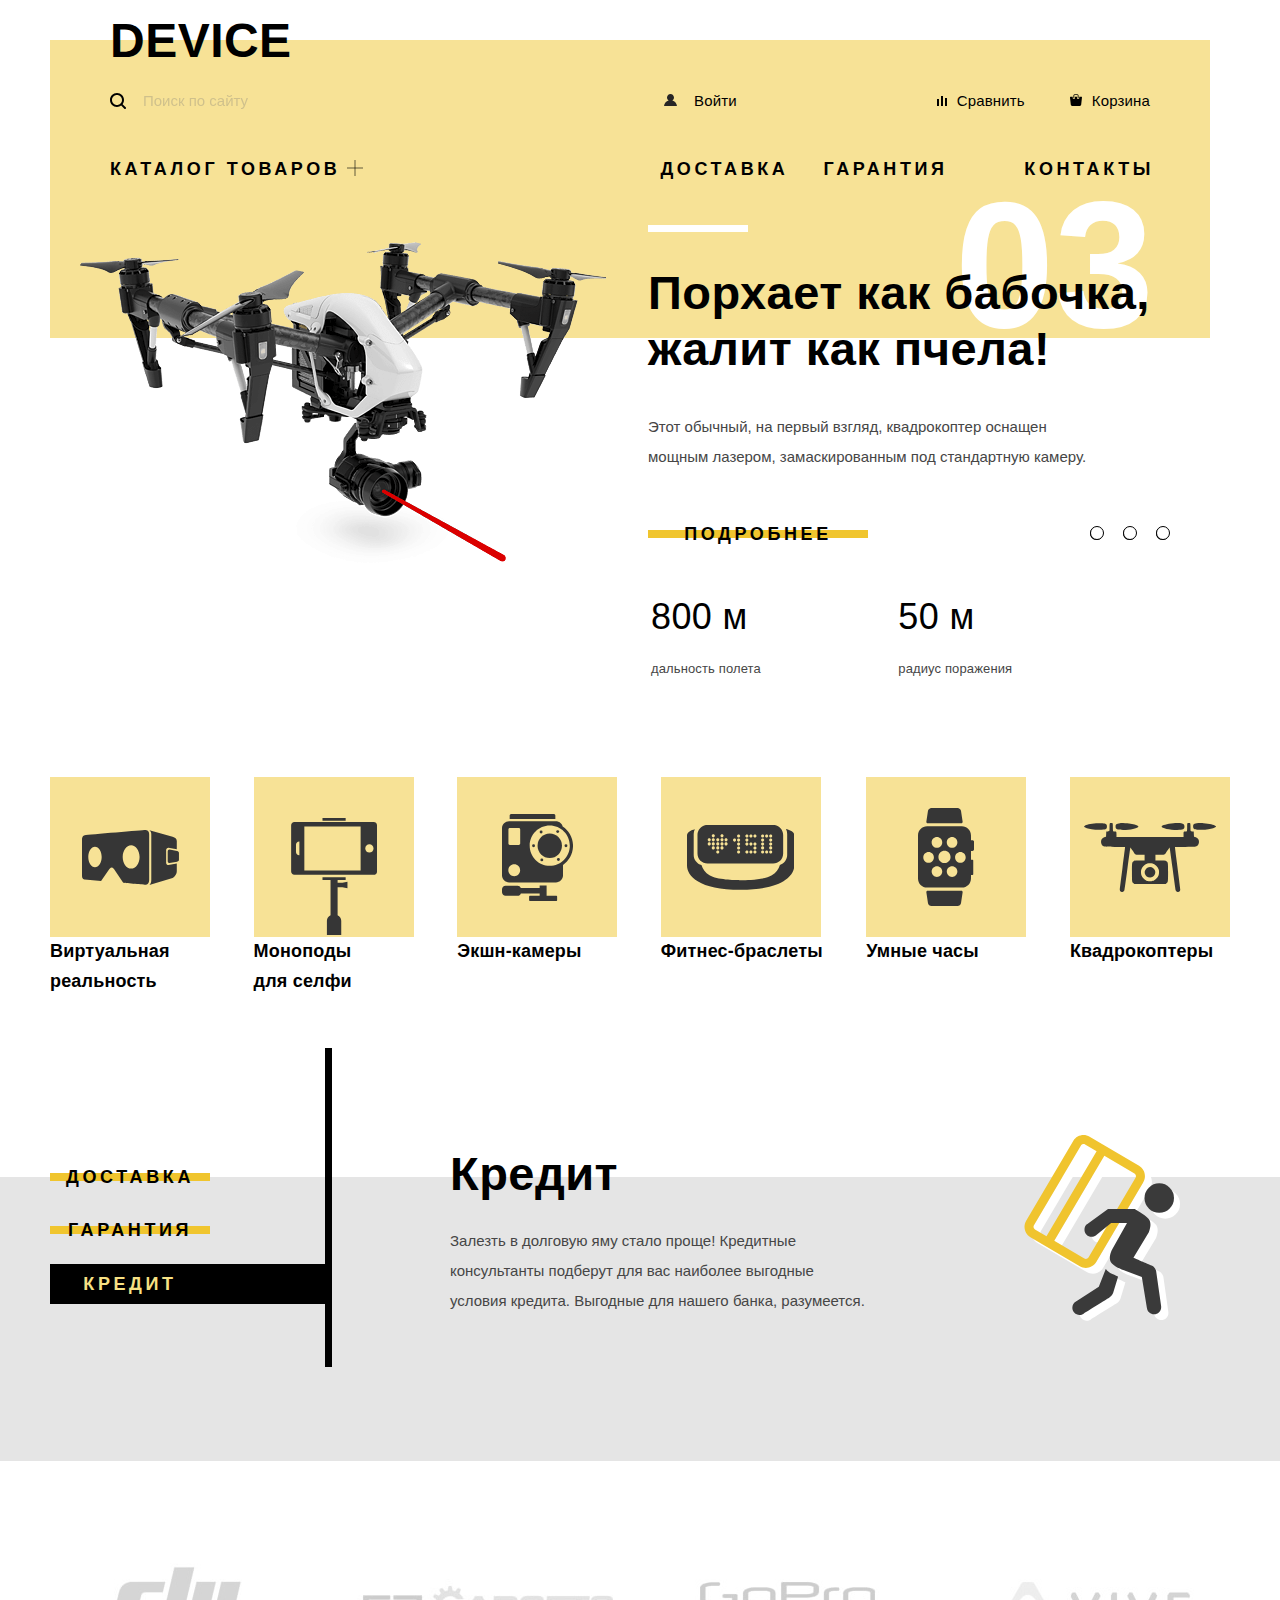
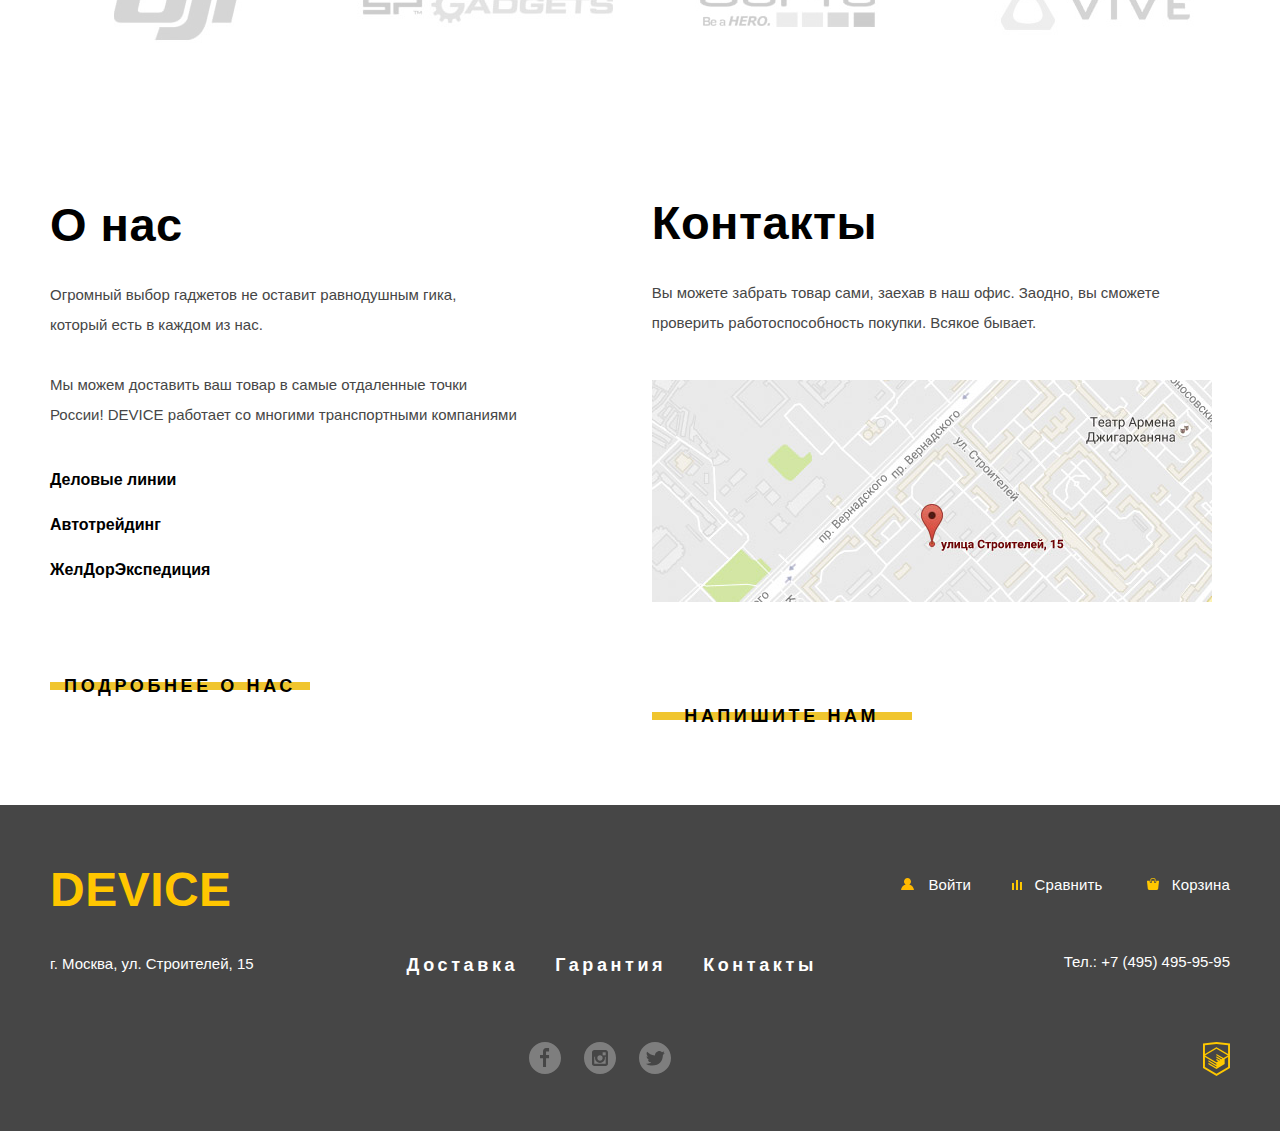
==== commit 8f4f1c3d: "Минимизировал файлы и доделал скрипты" ====
--- a/index.html
+++ b/index.html
@@ -4,7 +4,7 @@
 <head>
     <meta charset="utf-8">
     <title>Device - магазин современных товаров</title>
-    <link rel="stylesheet" href="css/styles.css">
+    <link rel="stylesheet" href="css/styles-min.css">
 </head>
 
 <body>
@@ -82,7 +82,7 @@
         <div class="container">
             <section class="popular">
                 <h2 class="visually-hidden">Популярные товары</h2>
-                <!-- <div class="popular-item popular-item-1">
+                <div class="popular-item popular-item-1 hidden">
                     <img src="img/slider-1.png" alt="Селфи-палка" width="384" height="486">
                     <div class="popular-item-container">
                         <p class="product-title">Делай селфи,<br> как Бен Стиллер!</p>
@@ -111,7 +111,7 @@
                             </tbody>
                         </table>
                     </div>
-                    <ul class="slides-switches">
+                    <!-- <ul class="slides-switches">
                         <li class="slider-radio">
 
                             <button class="slider-btn" type="button" name="button"><img width="13" height="13" src="./img/slider-button.svg" alt="">Первый слайд</button>
@@ -124,11 +124,11 @@
 
                             <button class="slider-btn" type="button" name="button"> <img width="13" height="13" src="./img/slider-button-empty.svg" alt="">Третий слайд</button>
                         </li>
-                    </ul>
+                    </ul> -->
 
                     <span class="popular-item-number">01</span>
-                </div> -->
-                <!-- <div class="popular-item popular-item-2">
+                </div>
+                <div class="popular-item popular-item-2 hidden">
                     <img src="img/slider-2.png" width="345" height="485" alt="Умный браслет">
                     <div class="popular-item-container">
                         <p class="product-title">Худеем<br> правильно!</p>
@@ -153,7 +153,7 @@
                         </table>
                     </div>
                     <span class="popular-item-number number-2">02</span>
-                </div> -->
+                </div>
                 <div class="popular-item popular-item-3">
                     <img src="img/slider-3.png" width="526" height="334" alt="Квадрокоптер">
                     <div class="popular-item-container">
@@ -183,7 +183,20 @@
                     </div>
                     <span class="popular-item-number number-3">03</span>
                 </div>
-
+                <ul class="slides-switches">
+                    <li class="slider-radio">
+
+                        <button class="slider-btn" type="button" name="button"><!--><img width="13" height="13" src="./img/slider-button.svg" alt="" class="slider-btn-img"><-->Первый слайд</button>
+                    </li>
+                    <li class="slider-radio">
+
+                        <button class="slider-btn" type="button" name="button"><!--><img width="13" height="13" src="./img/slider-button-empty.svg" alt=""><-->Второй слайд</button>
+                    </li>
+                    <li class="slider-radio">
+
+                        <button class="slider-btn slider-btn-active" type="button" name="button"> <!--><img width="13" height="13" src="./img/slider-button-empty.svg" alt=""><-->Третий слайд</button>
+                    </li>
+                </ul>
             </section>
             <section class="products">
                 <h2 class="visually-hidden">Каталог товаров</h2>
@@ -192,7 +205,7 @@
 
                         <a class="product-link" href="catalog.html">
                             <div class="product-container">
-                                <img class="popular" src="img/popular-1.svg" width="97" height="55" alt="Виртуальная реальность">
+                                <img class="popular-img" src="img/popular-1.svg" width="97" height="55" alt="Виртуальная реальность">
                             </div>
                             Виртуальная <br> реальность
                         </a>
@@ -202,7 +215,7 @@
 
                         <a class="product-link" href="catalog.html">
                             <div class="product-container">
-                                <img class="popular popular2" src="img/popular-2.svg" width="86" height="117" alt="Моноподы для селфи">
+                                <img class="popular-img popular2" src="img/popular-2.svg" width="86" height="117" alt="Моноподы для селфи">
                             </div>
                             Моноподы <br> для селфи
                         </a>
@@ -212,7 +225,7 @@
 
                         <a class="product-link" href="catalog.html">
                             <div class="product-container">
-                                <img class="popular" src="img/popular-3.svg" width="71" height="87" alt="Экшн-камеры">
+                                <img class="popular-img" src="img/popular-3.svg" width="71" height="87" alt="Экшн-камеры">
                             </div>
                             Экшн-камеры
                         </a>
@@ -222,7 +235,7 @@
 
                         <a class="product-link" href="catalog.html">
                             <div class="product-container">
-                                <img class="popular" src="img/popular-4.svg" width="107" height="65" alt="Фитнес-браслеты">
+                                <img class="popular-img" src="img/popular-4.svg" width="107" height="65" alt="Фитнес-браслеты">
                             </div>
                             Фитнес-браслеты
                         </a>
@@ -232,7 +245,7 @@
 
                         <a class="product-link" href="catalog.html">
                             <div class="product-container">
-                                <img class="popular" src="img/popular-5.svg" width="56" height="98" alt="Умные часы">
+                                <img class="popular-img" src="img/popular-5.svg" width="56" height="98" alt="Умные часы">
                             </div>
                             Умные часы
                         </a>
@@ -242,7 +255,7 @@
 
                         <a class="product-link" href="catalog.html">
                             <div class="product-container">
-                                <img class="popular" src="img/poppular-6.svg" width="132" height="69" alt="Квадрокоптеры">
+                                <img class="popular-img" src="img/poppular-6.svg" width="132" height="69" alt="Квадрокоптеры">
                             </div>
                             Квадрокоптеры
                         </a>
@@ -280,7 +293,7 @@
 
                     </li>
                 </ul>
-                <!-- <div class="service-list-container">
+                <div class="service-list-container hidden">
                     <div class="service-list-subcontainer">
                         <h3 class="service-list-title">Доставка</h3>
                         <p class="service-list-description info">
@@ -288,9 +301,9 @@
                         </p>
                     </div>
                     <img src="img/delivery.svg" alt="Доставка">
-                </div> -->
-
-                <!-- <div class="service-list-container">
+                </div>
+
+                <div class="service-list-container hidden">
                         <div class="service-list-subcontainer">
                             <h3 class="service-list-title">Гарантия</h3>
                             <p class="service-list-description">
@@ -299,7 +312,7 @@
                             </p>
                         </div>
                         <img src="img/warranty.svg" alt="Гарантия" class="img_warranty">
-                    </div> -->
+                    </div>
 
                     <div class="service-list-container">
                         <div class="service-list-subcontainer">
@@ -474,8 +487,10 @@
 
 
 
-    <script type="text/javascript" src="js/popup.js"></script>
-    <script type="text/javascript" src="js/map.js"></script>
+    <script type="text/javascript" src="js/popup-min.js"></script>
+    <script type="text/javascript" src="js/map-min.js"></script>
+    <script type="text/javascript" src="js/main-min.js"></script>
+    <script type="text/javascript" src="js/slider-min.js"></script>
 </body>
 
 </html>
--- a/css/styles-min.css
+++ b/css/styles-min.css
@@ -0,0 +1 @@
+@keyframes scale{to{transform:translate(-50%,-50%) scale(1)}}@keyframes error{0%{border:1px solid red;transform:translate(-50%,-50%)}to{transform:translate(-50%,-50%);border:0;transform:translate(-50%,-50%) scale(1)}10%,30%,50%,70%,90%{border:1px solid red;transform:translate(-55%,-50%)}20%,40%,60%,80%{border:1px solid red;transform:translate(-45%,-50%)}}@font-face{font-family:"Gilroy",sans-serif;src:url(../fonts/gilroyextrabold.woff) format("woff"),url(../fonts/gilroyextrabold.woff2) format("woff2"),url(../fonts/gilroylight.woff) format("woff"),url(../fonts/gilroylight.woff2) format("woff2");font-weight:400;font-style:normal}@font-face{font-family:"Open Sans",sans-serif;src:url(../fonts/opensans.woff) format("woff"),url(../fonts/opensans.woff2) format("woff2"),url(../fonts/opensanslight.woff) format("woff"),url(../fonts/opensanslight.woff2) format("woff2");font-weight:400;font-style:normal}body{font-family:"Gilroy","Arial",sans-serif;font-size:15px;line-height:30px;font-weight:400;color:#464646;background-color:#fff}a{text-decoration:none}body,ul{margin:0;padding:0}.visually-hidden{width:1px;height:1px;overflow:hidden;clip:rect(0 0 0 0)}.main-header{background-color:#f7e296;font-weight:800;color:#000}.main-header a{color:#000}.main-header ul{list-style:none}.footer-logo,.header-logo{font-size:48px;line-height:48px;letter-spacing:.01em;cursor:pointer}.cart:hover,.catalog-item:hover,.compare:hover,.entry:hover,.exit:hover,.header-logo:hover,.site-navigation-item:hover:not(:first-child),.site-navigation-parent:hover,.user:hover{opacity:.6}.cart:active,.catalog-item:active,.compare:active,.entry:hover:active,.exit:active,.header-logo:active,.site-navigation-item:active:not(:first-child),.site-navigation-parent:active,.user:active{opacity:.3}#search:hover{opacity:.6}#search:focus{opacity:1;outline:0;background-color:inherit}.search-btn{font:inherit;background-color:#f7e296;border:2px solid #000;cursor:pointer}.search-btn:hover{background-color:#000;color:#fff}.search-btn:active{color:rgba(255,255,255,.3)}.site-navigation-list{font-size:18px;line-height:24px;letter-spacing:.2em;text-transform:uppercase}.catalog,.compare-cart,.footer-compare-cart,.footer-login,.login,.search{font-family:"Open Sans","Arial",sans-serif;font-weight:400;letter-spacing:.01em}#search,.catalog{font-size:15px}#search{opacity:.3;border:0;background-color:inherit;font-family:'Open Sans','Arial',sans-serif}#search,.compare-cart,.login{line-height:30px}.catalog{line-height:36px;text-transform:none}.button,.product-title{font-size:47px;line-height:56px;letter-spacing:.01em;font-weight:700;color:#000}.button{font-size:18px;line-height:24px;letter-spacing:.2em;text-transform:uppercase;border:0}.button-container{display:flex;align-items:center;justify-content:center;width:220px;height:8px;background-color:#f0c52e}.button-container:hover{height:40px;transition:.5s}.button:active{color:rgba(0,0,0,.3)}.products-catalog-item a,.value{font-size:36px;line-height:48px;letter-spacing:.01em;color:#000}.sign{font-family:"Open Sans","Arial",sans-serif;font-size:13px;line-height:20px;letter-spacing:.01em}.products-catalog,.products-list{list-style:none}.products-catalog-item a{font-size:18px;line-height:24px;font-weight:700}.product-container{display:flex;width:160px;height:160px;background-color:#f7e296}.popular-img{margin:auto}.popular2{margin-bottom:2px}.product-link:hover .product-container{background-color:#f0c52e}.product-link:active,.product-link:active img{opacity:.3}.services{background-color:#e5e5e5}.services-list{list-style:none;position:relative}.service-list-title{font-size:47px;letter-spacing:.01em;color:#000;font-weight:700}.button-services{width:160px;position:relative}.button-services:active{background-color:#000;color:#f7e184}.button-services-active a,.button-services:active a,.footer-logo a,.footer-services a{color:inherit}.button-services-active::after{content:'';position:absolute;width:120px;height:40px;background-color:#000;right:-120px;opacity:1;transition:all .5s}.button-services:active::after,.button-services:active::before{opacity:1}.services-list li:first-child .button-services::before{content:'';position:absolute;width:7px;height:319px;background:#000;left:275px;margin-top:60px;opacity:1;transition:all .5s}.logotype{filter:grayscale(100%) opacity(.2);list-style:none;transition:all .5s}.logotype:hover{filter:none}.about-us-title{font-size:47px;letter-spacing:.01em;color:#000;font-weight:700}.about-us-list{list-style:none;font-family:"Gilroy","Arial",sans-serif;font-size:16px;line-height:40px;font-weight:700;color:#000;margin:0;padding:0}.service-list-description{font-family:"Open Sans","Arial",sans-serif;color:#464646;margin-bottom:30px}.button-us{width:260px}.exit:hover,.footer-logo:hover,.footer-service-item:hover,.footer-user:hover,.htmlacademy:hover,.social-button:hover,.sorting-of-type li:hover,.sorting-quantity li:hover,.user:hover{opacity:.6}.exit,.exit:active,.footer-logo:active,.footer-service-item:active,.footer-social:active,.footer-user:active,.htmlacademy:active,.social-button,.user:active{opacity:.3}.social-button:active{opacity:.1}.main-footer{background-color:#464646;width:100%}.footer-logo{font-weight:700;color:#ffc600}.main-footer p:not(.footer-logo){font-family:"Open Sans","Arial",sans-serif;font-weight:300;color:#fff}.cart-img,.compare-img,.htmlacademy,.user-img{filter:invert(67%) sepia(80%) saturate(929%) hue-rotate(1deg) brightness(106%) contrast(104%)}.footer-services{list-style:none;font-size:18px;line-height:24px;color:#fff;letter-spacing:.2em;font-weight:700}.footer-compare-cart,.footer-login,.footer-social{list-style:none}.footer-compare-cart a,.footer-login a,.footer-login-checked a{color:#fff;font-weight:lighter}.write-us label{font-size:18px;line-height:24px;color:#000;font-weight:700;margin-bottom:12px}.write-us input{border:0;width:345px;min-height:50px;background-color:#f2f2f2;outline:0;font-family:"Open Sans","Arial",sans-serif;font-size:14px;line-height:18px;color:#464646}.write-us input:hover,.write-us textarea:hover{background-color:#eaeaea}.write-us input:focus,.write-us textarea:focus{background-color:#fff;border:3px solid #f7e296}.write-us textarea{width:760px;height:137px;background-color:#f2f2f2;border:0;font-family:"Open Sans","Arial",sans-serif;font-size:14px;line-height:18px;color:#464646;outline:0}.modal-close,.write-us button{border:0;background-color:transparent;outline:0;cursor:pointer}.modal-close{font-size:0;filter:opacity(.5)}.modal-close:hover{filter:none}.modal-close:active{filter:opacity(.3)}.breadcrumbs li,.exit,.sorting-of-type li,.sorting-quantity li{font-family:"Open Sans","Arial",sans-serif;font-size:15px;line-height:30px;font-weight:300}.catalog-title{font-size:47px;line-height:48px;font-weight:700;color:#000;letter-spacing:.01em}.breadcrumbs li,.sorting-of-type li,.sorting-quantity li{font-size:14px;line-height:24px;list-style:none}.sorting-of-type li,.sorting-quantity li{opacity:.3}.breadcrumbs li{color:rgba(0,0,0,.3)}.breadcrumbs a{color:inherit}.breadcrumbs li:hover{color:rgba(0,0,0,.6)}.breadcrumbs li:last-child:hover{color:rgba(0,0,0,.3)}.breadcrumbs li:active{color:rgba(0,0,0,.1)}.product-compare:hover,.sorting-of-type li:active,.sorting-quantity li:active{opacity:1}.sorting-of-type a,.sorting-quantity a{color:#000;font-weight:700}.sorting-quantity a{position:relative;font-size:0}.bottom::after,.top::after{content:'';display:inline-block;width:0;height:0;border-style:solid;border-width:0 5.5px 10px;border-color:transparent transparent #000}.bottom::after{border-width:10px 5.5px 0;border-color:#000 transparent transparent}.sorting-container{background-color:#ebebeb}.filter-title{font-size:16px;line-height:24px;letter-spacing:.2em;color:#000;font-weight:700;text-transform:uppercase}.filters legend,.product-list-item h3{font-size:18px;color:#000;font-weight:700;letter-spacing:.01em;line-height:24px}.filters legend{position:relative}.filters legend::before,.search-btn::after{content:'';height:2px;background-color:#000;position:absolute}.filters legend::before{top:-10px;left:0;width:201px}.filters fieldset{border:0}.filters{background-color:#ebebeb}.filters button{color:#000;border:0;background-color:transparent;outline:0}.sorting-container h2{line-height:24px;margin:0;padding:23px 0}.product-compare{font-family:"Open Sans",Arial,sans-serif;font-size:13px;line-height:20px;letter-spacing:.01em;color:#000;opacity:.6}.product-compare:active{opacity:.1}.product-list-item h3{display:flex;justify-content:space-between;align-items:baseline;flex-wrap:wrap;margin-top:30px}.product-price{font-size:16px;line-height:24px;letter-spacing:.01em;color:#464646;font-weight:lighter}.pagination-list{list-style:none;background-color:#ebebeb}.pagination-button button,.pagination-item a,.sorting-container h2{color:#000;font-size:16px;letter-spacing:.2em;text-transform:uppercase;font-weight:700}.pagination-item{opacity:.3}.pagination-item:hover{opacity:.6}.pagination-item:active{opacity:1}.pagination-button button{border:0;background-color:inherit;font-family:inherit;line-height:24px}.pagination-button button:hover{background-color:#d9d9d9}.pagination-button button:active,.pixel{opacity:.3}.pixel{position:absolute;z-index:1;margin:0 auto;right:240px;top:65px}.container{width:1180px;padding:0 20px;margin:0 auto}.main-header{width:1160px;min-height:297px;position:relative;margin-top:40px;padding-top:1px}.header-logo{position:absolute;top:-71px;left:60px}.site-navigation{margin-top:44px}.site-navigation-container,.site-navigation-list{display:flex;flex-direction:row;align-items:center;margin:0 60px 40px;width:1040px;justify-content:space-between}.search{margin-right:auto;display:flex;justify-content:center;align-items:center;position:relative}.search-btn::after{width:383px;bottom:-2px;right:0}.search-btn{position:absolute;right:-172px;opacity:0}#search:focus~.search-btn{opacity:1;transition-property:opacity;transition-duration:1s}.compare-cart{display:flex;margin-left:200px}.compare{margin-right:45px}.cart{margin-left:auto}.compare-cart a,.login a{display:block}.login img{margin-right:13px}.compare-cart img{margin-right:10px}.search img{margin-right:15px}.site-navigation-item:last-child{margin-left:auto;margin-right:-4px}.site-navigation-item:nth-child(2){margin-left:320px}.site-navigation-item:nth-child(3){margin-left:35px}.catalog{position:absolute;display:none;padding-top:20px;background-color:#f7e296;z-index:2;min-height:137px;width:1098px;left:-60px;padding-left:60px}.catalog li{margin:0;padding:0}.catalog-col-1,.catalog-col-2{margin-right:50px}.site-navigation-item{z-index:2}.site-navigation-item:hover .catalog{display:flex}.site-navigation-item:first-child{position:relative}.site-navigation-item:first-child::after,.site-navigation-item:first-child::before{content:'';width:16px;height:2px;background-color:#000;opacity:.3;position:absolute;right:-23px;top:10px}.site-navigation-item:first-child::before{width:2px;height:16px;top:3px;right:-16px}.popular-item{display:flex;width:1020px;margin:0 60px 115px;position:relative}.popular-item-number{display:block;font-size:179.2px;font-weight:700;color:#fff;position:absolute;right:0;top:56px}.number-2{right:13px}.popular .popular-item-1{margin-left:90px;margin-right:60px;margin-top:-144px;z-index:1}.popular-item-container{margin-left:115px;display:flex;flex-direction:column}.product-title{margin-bottom:35px;margin-top:71px}.product-title::before{content:'';position:absolute;width:100px;height:7px;background-color:#fff;top:31px}.product-description{margin-bottom:58px;margin-top:0}.popular-item-container .button-popular{margin-bottom:52px}.button-popular:hover{margin-bottom:40px;margin-top:-20px}.table-description td{padding-right:77px}.value td{padding-bottom:15px}.popular-item-2{margin:-144px 60px 95px 114px;z-index:1}.popular-item-2 .popular-item-container{margin-left:140px}.popular-item-3{margin-left:30px;width:1076px;margin-bottom:95px;margin-top:-144px;z-index:1}.popular-item-3 img{margin-top:48px}.number-3{z-index:0;right:2px}.popular-item-3 .product-title{z-index:1}.popular-item-3 .popular-item-container{margin-left:42px}.products-catalog{display:flex;justify-content:space-between;margin-bottom:180px}.services{width:100%;padding-top:1px}.button-services{margin-bottom:50px;margin-top:-5px}.button-services-active,.button-services:active,.button-services:hover{margin-bottom:33px;margin-top:-20px}.button-services-active{background-color:#000;color:#f7e184;min-height:40px}.service-list-container{margin-left:400px;margin-bottom:94px;margin-top:-225px;position:relative}.service-list-subcontainer{display:flex;flex-direction:column;margin-right:130px}.service-list-container:first-of-type .service-list-subcontainer{margin-right:130px}.service-list-container:nth-of-type(2) .service-list-subcontainer{margin-right:100px}.service-list-container:last-of-type .service-list-subcontainer{margin-right:110px}.service-list-title{margin-bottom:37px}.info,.service-list-container .service-list-description{margin-top:0;margin-bottom:145px}.service-list-container img{position:absolute;top:49px;right:50px}.service-list-container .img_warranty{top:25px}.service-list-container .img_credit{top:23px}.info{margin-bottom:50px}.logotypes{display:flex;justify-content:space-between}.about-us-title{margin-bottom:40px;margin-top:145px}.contacts .about-us-title{margin-top:143px}.us{margin-bottom:30px}.about-us-list li{margin-bottom:5px}.about-us-list li:last-child{margin-bottom:92px}.contacts .service-list-description{margin-bottom:0}.contacts iframe,.contacts img{margin-bottom:85px;margin-top:27px}.map-container{position:relative}.map-container img{position:absolute;top:0;left:0;z-index:-1}.wrapper{display:flex}.contacts{margin-left:135px}.button-us:hover{margin-top:-15px;margin-bottom:68px}.button-us{margin-bottom:85px}.main-footer{padding-top:1px;height:325px}.footer-logo{margin-top:60px;margin-bottom:20px}.footer-services,.footer-social{display:flex;justify-content:center;align-items:center}.footer-service-item{margin-right:37px}.footer-service-item:last-child{margin-right:0}.footer-services{margin-top:144px}.footer-social{margin-top:65px}.social-button{margin-right:23px}.footer-container{display:flex}.footer-compare-cart{display:flex;margin-left:41px}.footer-login img{margin-right:10px}.footer-compare-cart img{margin-right:8px}.footer-container{margin-top:64px;margin-bottom:47px}.tel{margin-top:0;margin-bottom:0}.htmlacademy{margin-top:65px}.layout-column-1,.layout-column-2,.layout-column-3{display:flex;margin-left:0;flex-direction:column;align-items:flex-start}.layout-column-2,.layout-column-3{align-items:flex-end;margin-left:auto}.layout-column-2{align-items:center;margin-left:153px;justify-content:center}.login-checked{display:flex}.user{margin-right:13px}.user img{margin-right:10px}.catalog-compare-cart{margin-left:68px}.catalog-header{min-height:186px}.catalog-main{width:1100px;padding:0 20px 0 60px;margin:0 auto}.catalog-title{padding:0;margin:40px 0 30px}.breadcrumbs{display:flex;margin-bottom:45px}.breadcrumbs li{position:relative;margin-right:35px}.breadcrumbs li::after,.breadcrumbs li::before{content:'';width:4px;height:1px;background-color:#000;position:absolute;right:-16px}.breadcrumbs li::after{top:11px;transform:rotate(45deg)}.breadcrumbs li::before{bottom:10px;transform:rotate(-45deg)}.breadcrumbs li:last-child::after,.breadcrumbs li:last-child::before{display:none}.filters::before{content:'';width:100%;min-height:1241px;background-color:#ebebeb;position:absolute;left:-70%;z-index:-1}.filter-title{padding:23px 0;margin:0}.title-color,.title-color::before{background-color:#dcdcdc;width:100%}.title-color::before{content:'';height:70px;width:50%;position:absolute;left:0;z-index:-1}.title-color .catalog-main{padding:0}.form-filters fieldset{padding:0;margin:0}.form-filters button{cursor:pointer}.form-filters{display:flex;flex-direction:column}.filters .form-filters-fieldset:first-child{margin-top:63px}.label-color,.product-list-item-hover a{display:block}.check__box{background-image:url(../img/checkbox-off.svg);background-repeat:no-repeat;width:27px;height:23px;position:absolute;left:-35px}.form-filters input[type=checkbox]:checked+span{background-image:url(../img/checkbox-on.svg)}.label-color:hover .check__box{opacity:.6}.label-color:active .check__box{opacity:1}.form-filters input[type=checkbox]:disabled+.check__box{opacity:.25}.form-filters input[type=checkbox]:disabled~span,.form-filters input[type=radio]:disabled~span{color:#a6a6a6}.label-color{margin-left:35px;position:relative}.label-color:last-child{margin-bottom:50px}.legend-color{margin-bottom:23px}.legend-price{margin-bottom:30px}.label-bluetooth{display:block;position:relative;margin-left:35px;margin-bottom:10px}.radio{background-image:url(../img/radio-off.svg);background-repeat:no-repeat;position:absolute;width:25px;height:25px;left:-35px}.form-filters input[type=radio]:checked+.radio{background-image:url(../img/radio-on.svg);background-repeat:no-repeat}.label-bluetooth:hover .radio{opacity:.6}.label-bluetooth:active .radio{opacity:1}.form-filters input[type=radio]:disabled+.radio{opacity:.25}.legend-bluetooth{margin-bottom:25px}.form-filters .button-container{margin-top:48px}.form-filters .button-container:hover{margin-top:24px}.sorting-container::before{content:'';width:100%;height:70px;position:absolute;right:0;z-index:-2;background-color:#ebebeb}.sorting-container,.sorting-of-type,.sorting-quantity{display:flex;align-items:baseline}.sorting-of-type{margin-left:50px}.sorting-of-type li{margin-right:25px}.sorting-quantity{margin-left:auto}.sorting-quantity li:first-child{margin-right:19px}.products-list{display:flex;flex-wrap:wrap}.product-list-item{margin-right:40px;position:relative}.product-list-item:nth-child(2n){margin-right:0}.product-list-item p{margin:0}.product-list-item-hover{width:360px;height:379px;display:none;justify-content:center;align-items:center;flex-direction:column;position:absolute;top:0}.product-list-item:hover img{opacity:.7}.product-list-item:hover .product-list-item-hover{display:flex}.product-list-item-hover .button-container{margin-bottom:29px}.product-list-item-hover .button-container:hover{margin-bottom:12px;margin-top:-15px}.mark{font-size:14px;letter-spacing:.05em;line-height:24px;font-weight:700;color:rgba(0,0,0,.2);text-transform:uppercase;position:absolute;top:50px;right:35px}.mark::after{content:'';width:56px;height:56px;border:2px solid rgba(0,0,0,.1);border-radius:50%;position:absolute;right:-13px;top:-20px}.pagination-list{display:flex;justify-content:space-between;align-items:center;margin-bottom:78px}.pagination-button:first-of-type button{padding:23px}.pagination-button:last-of-type button{padding:23px}.pagination-item-container{display:flex;align-items:center}.pagination-item{margin-right:30px}.pagination-item:last-child{margin-right:0}.flex-container{display:flex;justify-content:space-between;width:1100px;padding:0 20px 0 60px;margin:0 auto}.products-list,.sorting-container{padding-left:72px}.pagination-list{margin-left:72px}.filters{min-width:268px}.sorting-container{margin-bottom:51px}.footer-login-checked{display:flex;flex-direction:column;align-items:flex-end;justify-content:center;position:relative}.main-footer .exit{position:absolute;top:23px}.inner-page .footer-user img{margin-right:8px}.range-block,.site-navigation-list{position:relative}.range-block{margin-bottom:65px}.range{background-color:#dbdbdb;width:201px;height:2px}.range-price::after,.range::before{content:'';width:110px;height:2px;background-color:#91c92f;position:absolute;top:0;left:0}.range-price{position:absolute;font-size:14px;line-height:24px;font-weight:lighter;color:rgba(0,0,0,.2);top:14px}.range-price::after{width:4px;height:4px;background-color:#ababab;border:8px solid #fff;border-radius:50%;top:-23px;box-shadow:0 3px 0 0 #dadada}.left{left:0}.right{left:85px}.right::after{left:17px}.modal{width:960px;box-shadow:0 10px 20px rgba(4,6,6,.2);position:fixed;overflow:hidden}.modal-login,.modal-map{margin-bottom:20px;left:50%;top:50%;transform:translate(-50%,-50%) scale(0);background-color:#fff;z-index:2}.modal-map{height:559px}.modal-close{position:absolute;top:11px;right:11px}.modal-container{display:flex;flex-direction:row;margin:97px 100px 0}.write-us{display:flex;flex-wrap:wrap;justify-content:space-between}.wrapper-name{display:flex;flex-direction:column}.text-us,.write-us-text{margin-top:35px}#write-us-email,#write-us-name{padding-left:15px}#write-us-text{margin-bottom:52px;padding-top:17px;padding-left:9px}.modal-login .button-container:hover{margin-top:-10px;margin-bottom:64px}.modal-login .button-container{margin-bottom:86px}.modal-show{animation-name:scale;animation-duration:.6s;animation-fill-mode:forwards;transform:translate(-50%,-50%) scale(0)}.modal-error{animation-name:error;animation-duration:.6s}.hidden{display:none}.slides-switches{list-style:none;display:flex;flex-direction:row;align-items:center;height:50px;right:41px;bottom:122px;z-index:2}.slides-switches,.visually-hidden{position:absolute}.slider-btn{border:0;background-color:transparent;font-size:0;padding:0}.slider-radio{margin-right:20px;cursor:pointer}.slider-btn::before{content:'';background-color:#fff;border:1px solid #000;border-radius:50%;bottom:10px;width:12px;height:12px;position:absolute;cursor:pointer}.popular,.slider-radio{position:relative}.popular-item{flex-shrink:0}.slider-btn-img{cursor:pointer}
